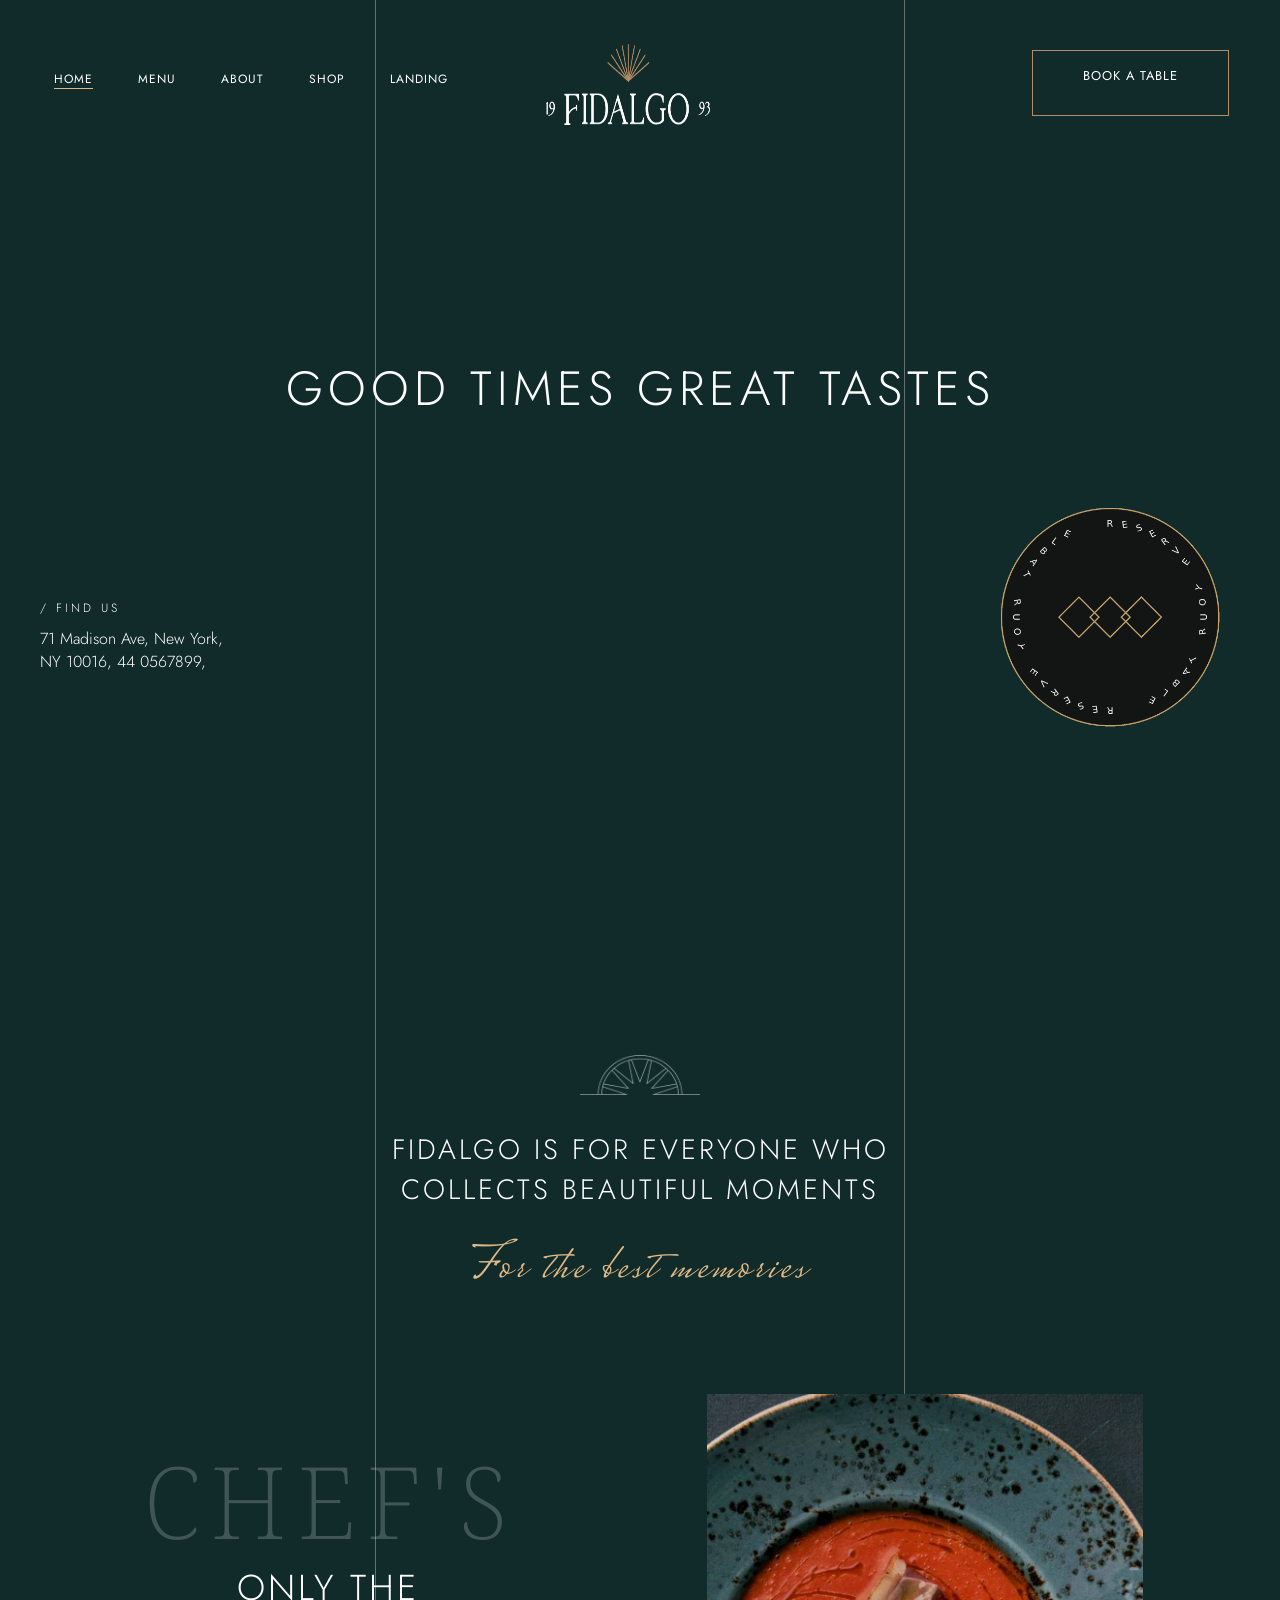
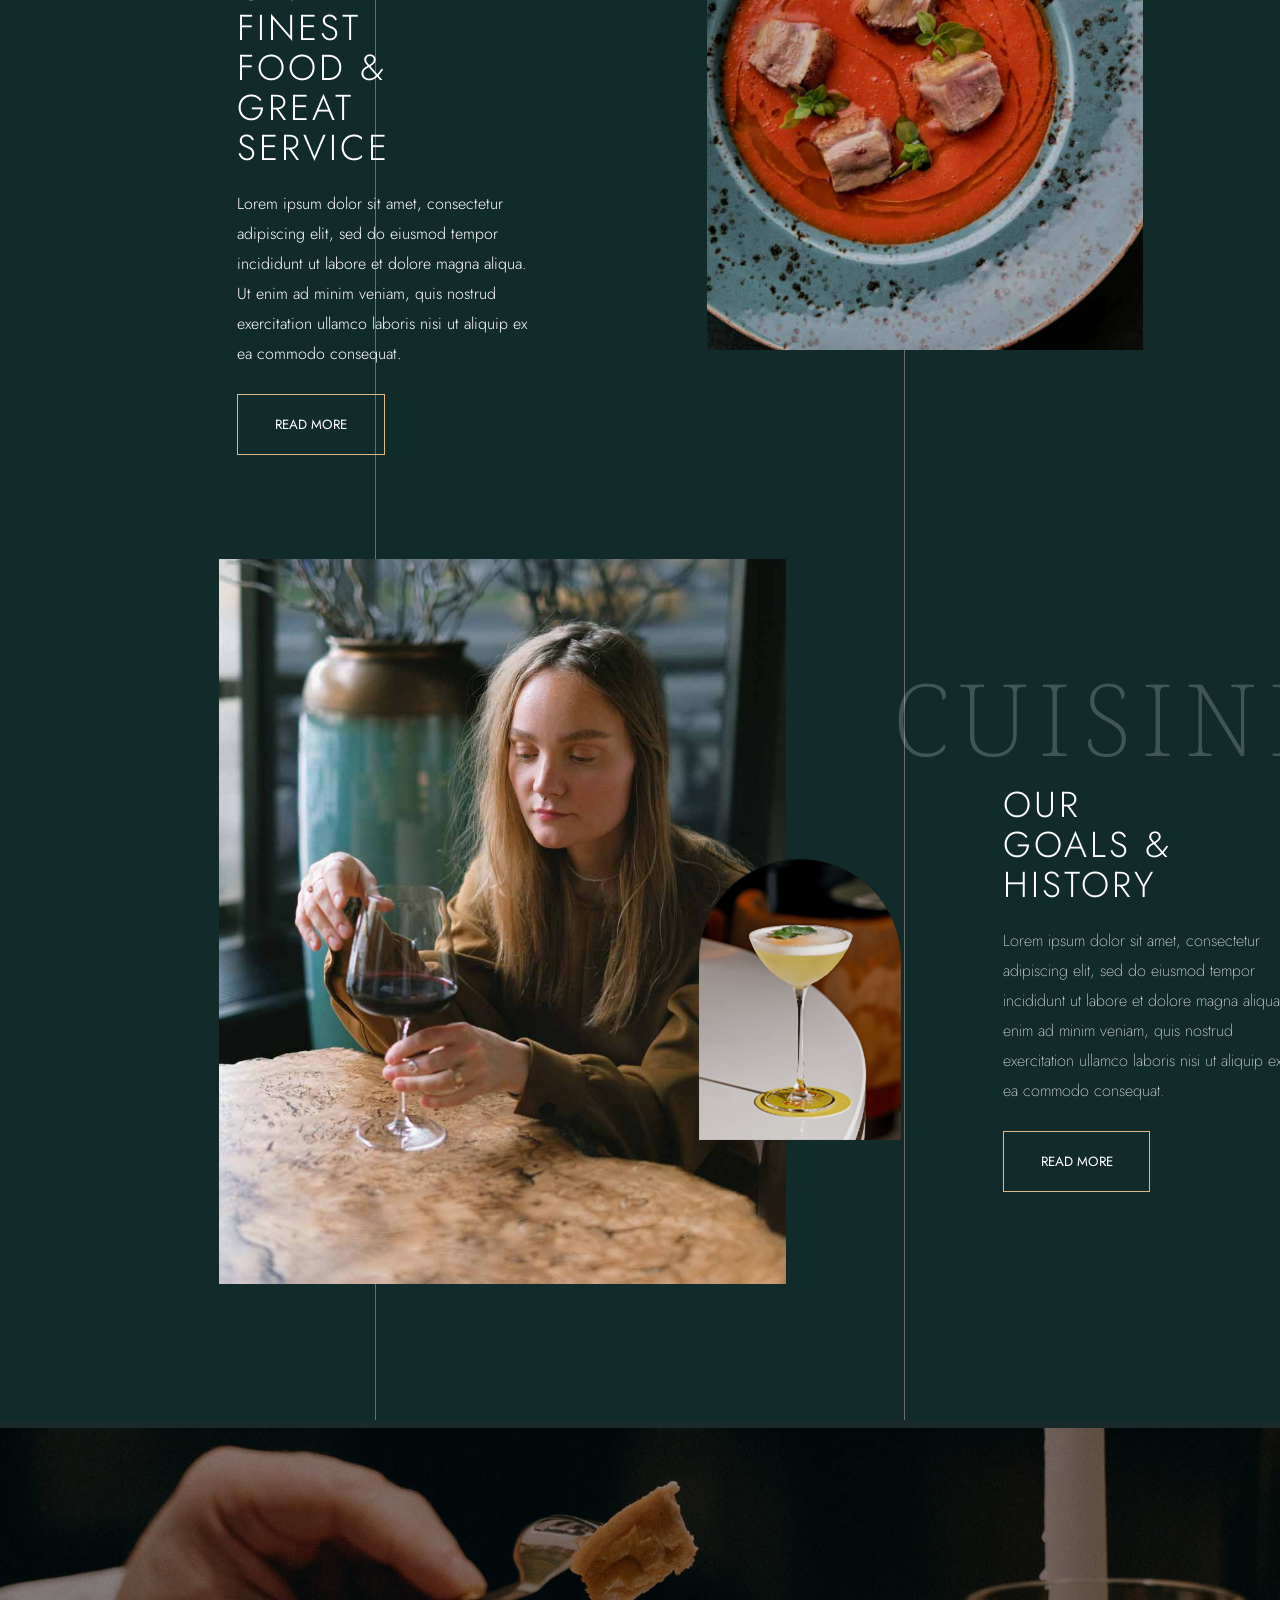
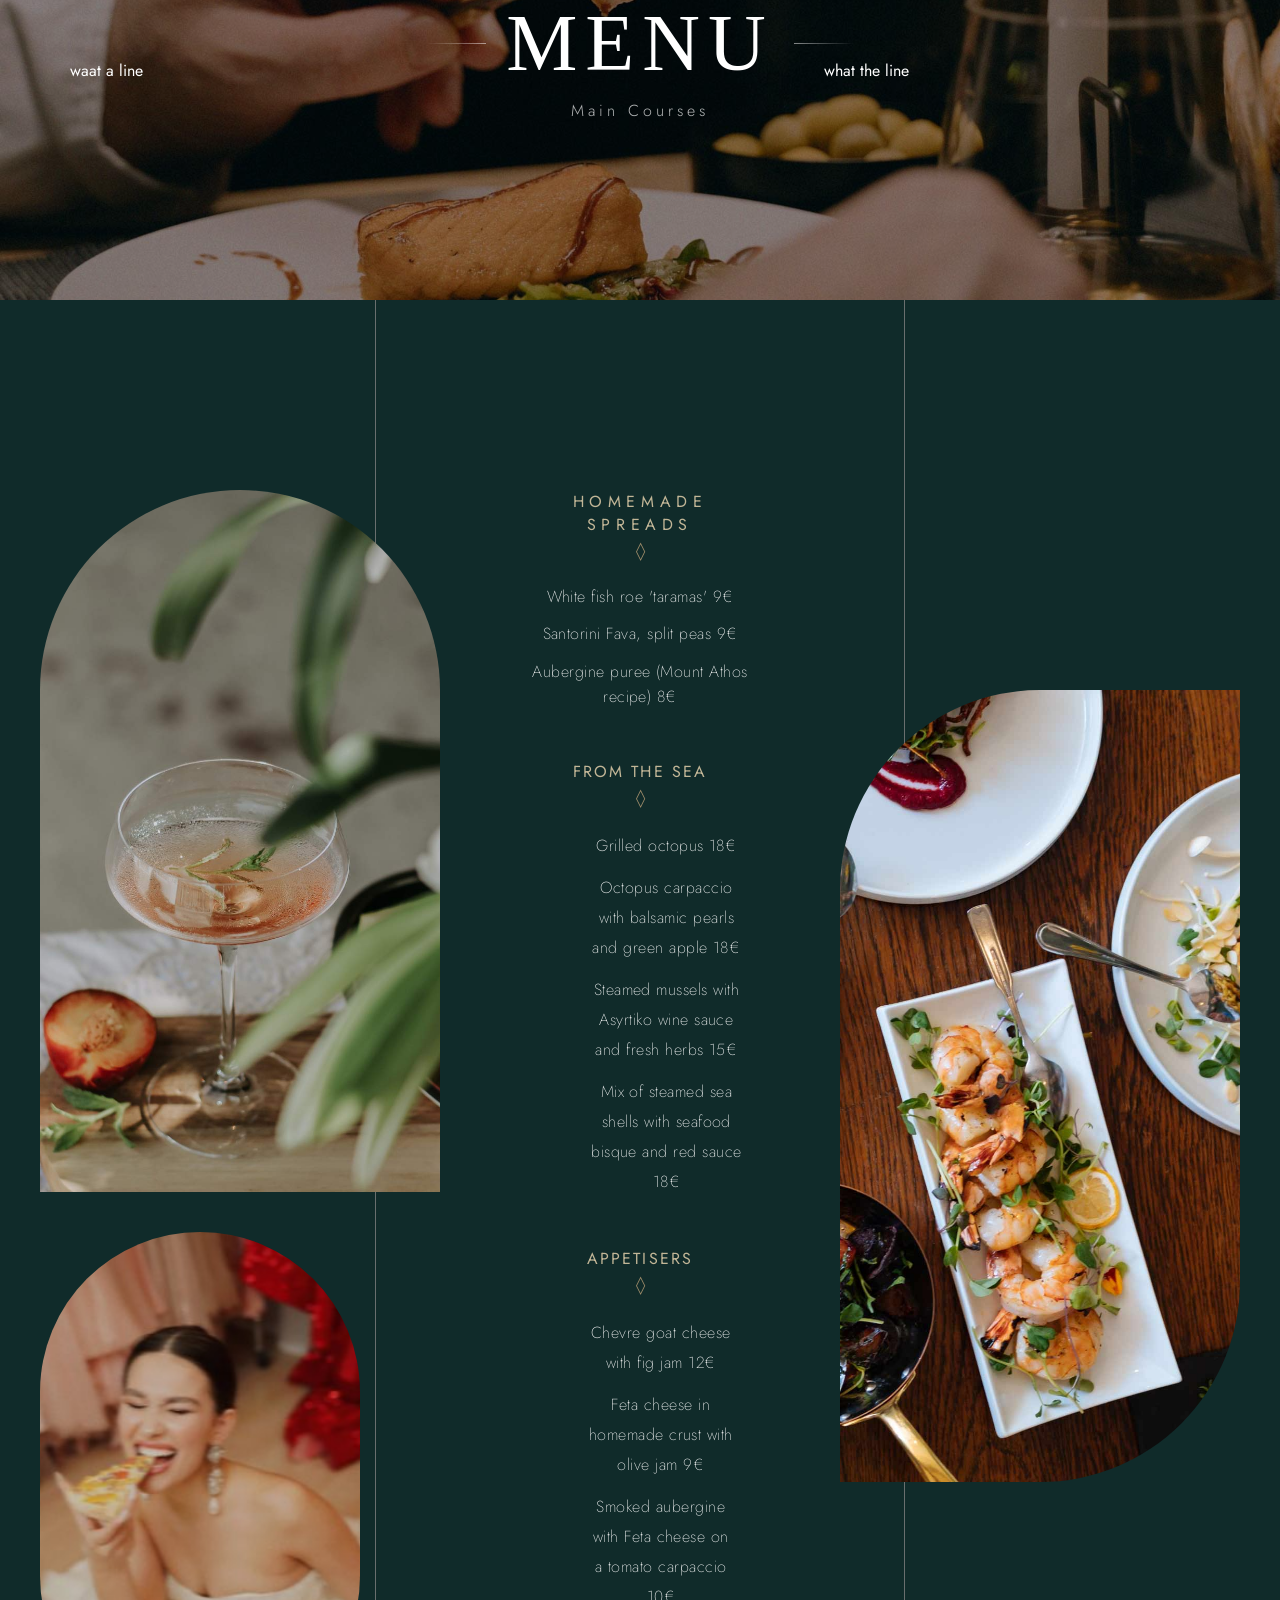
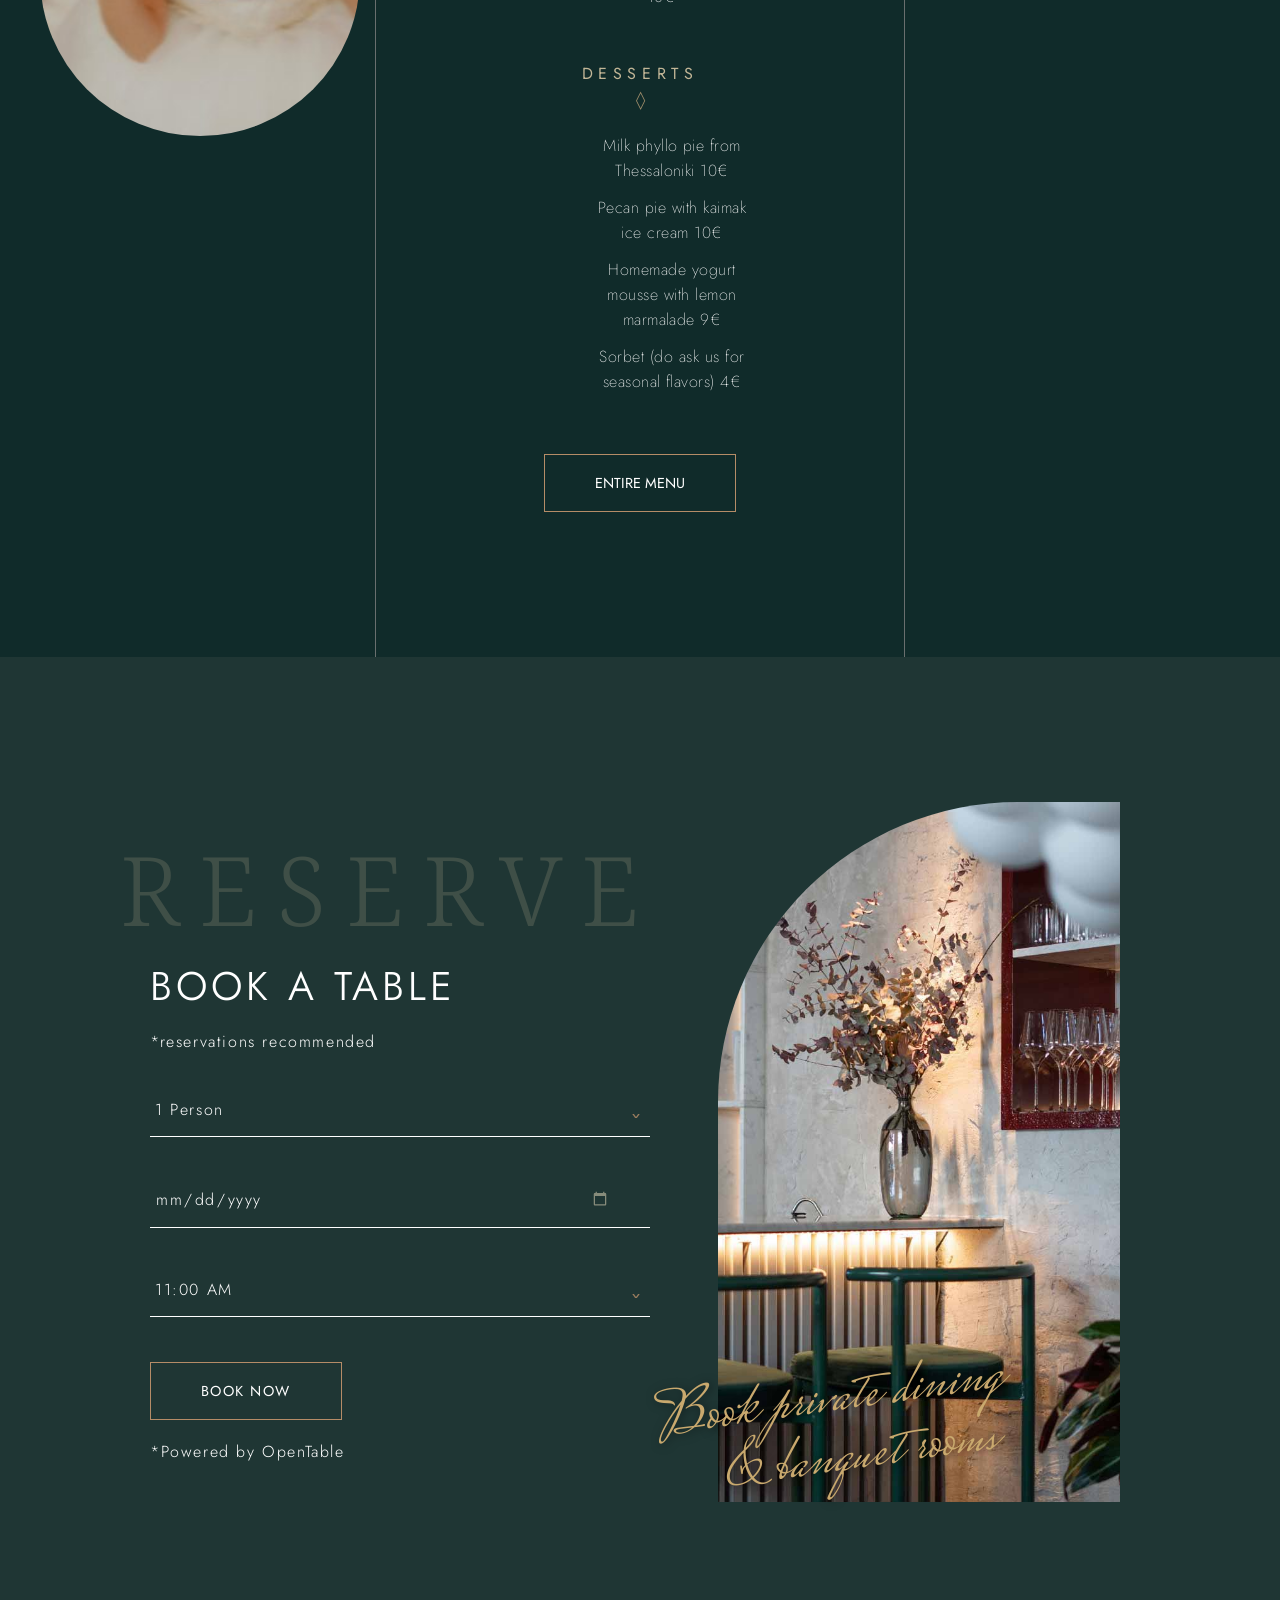
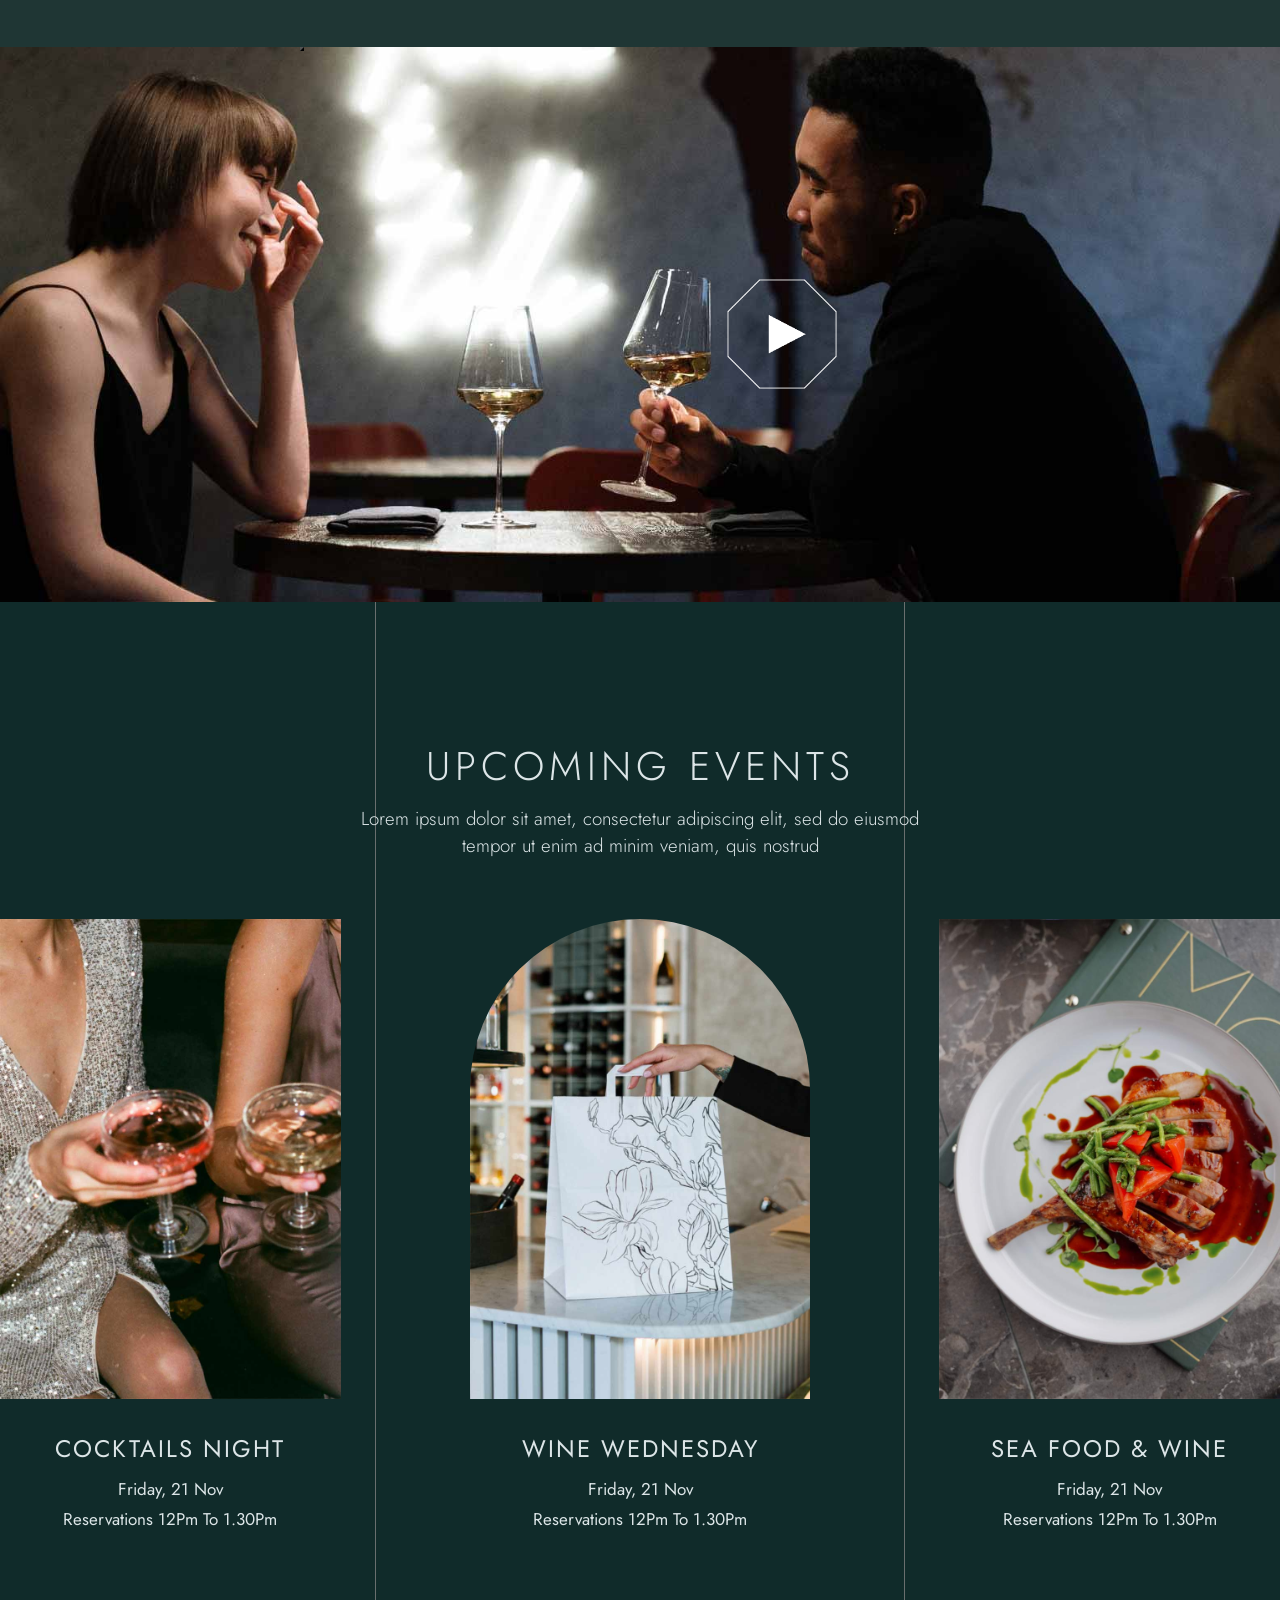
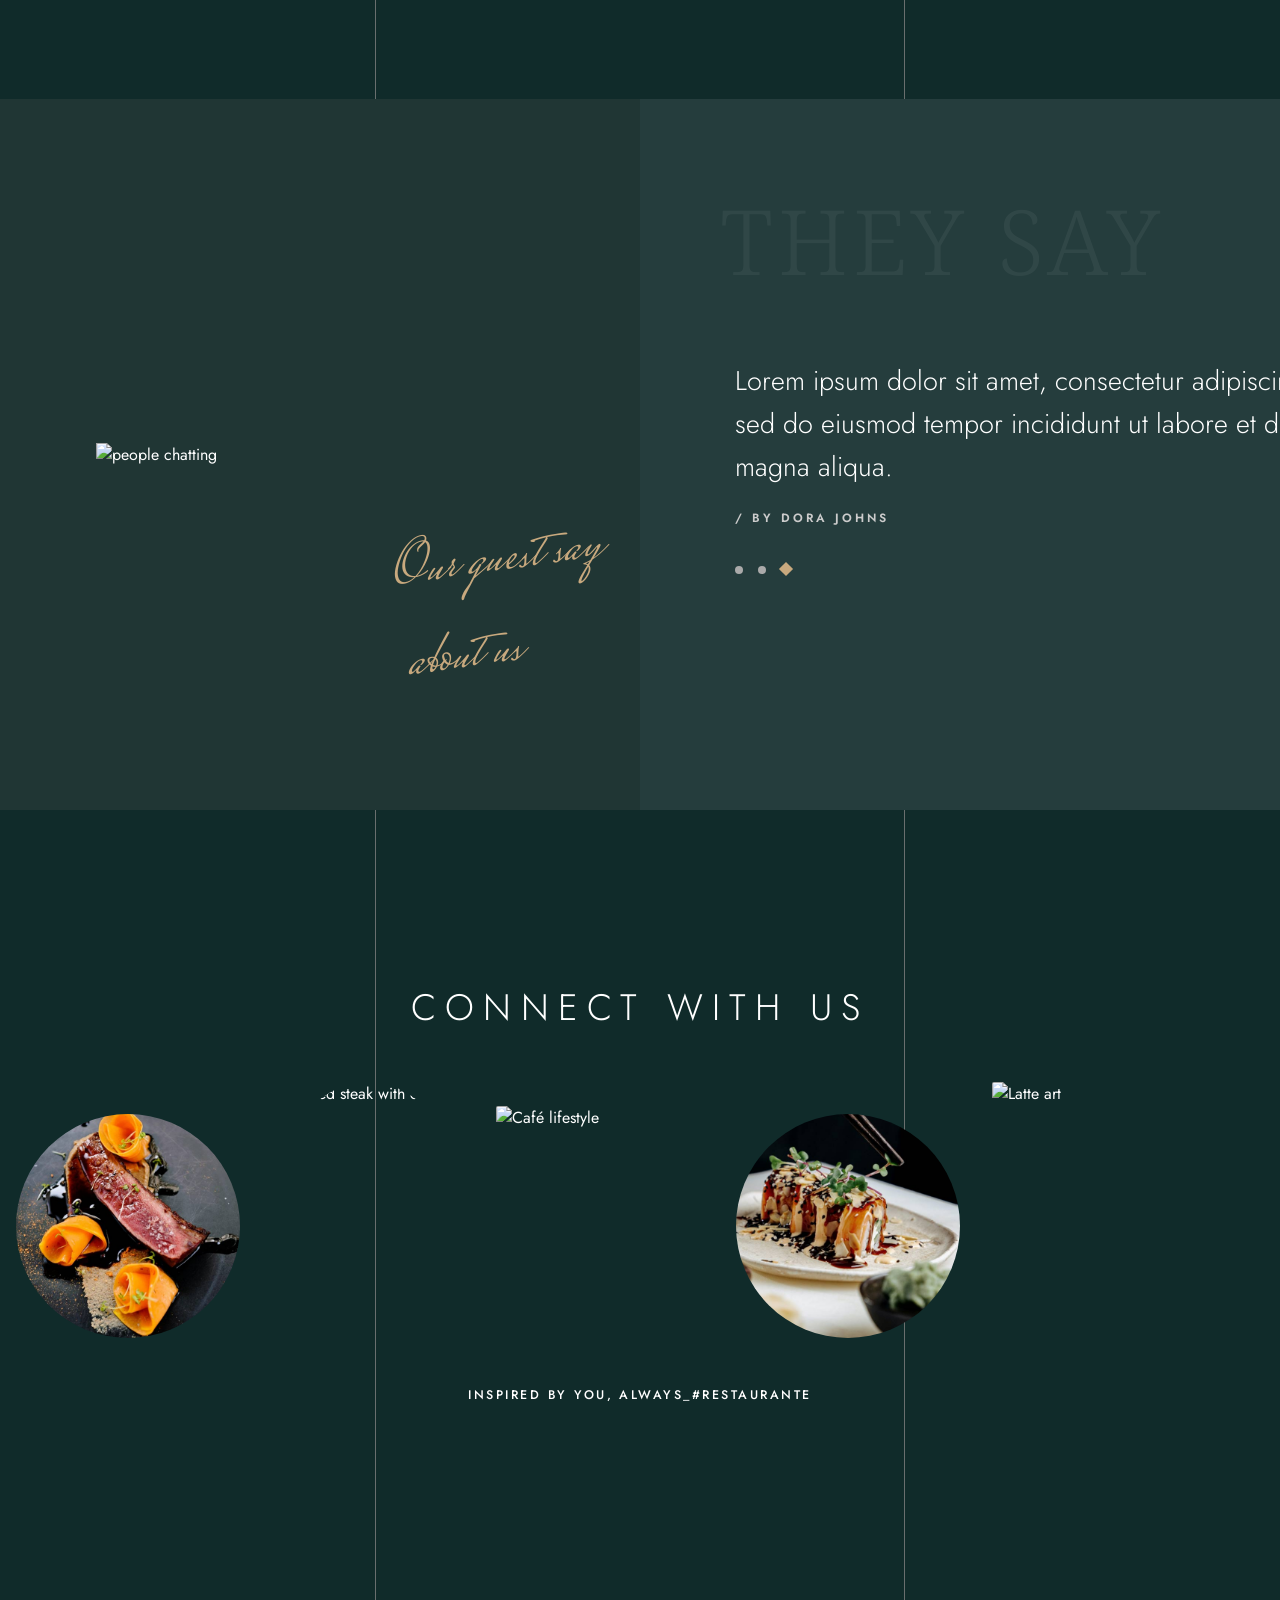
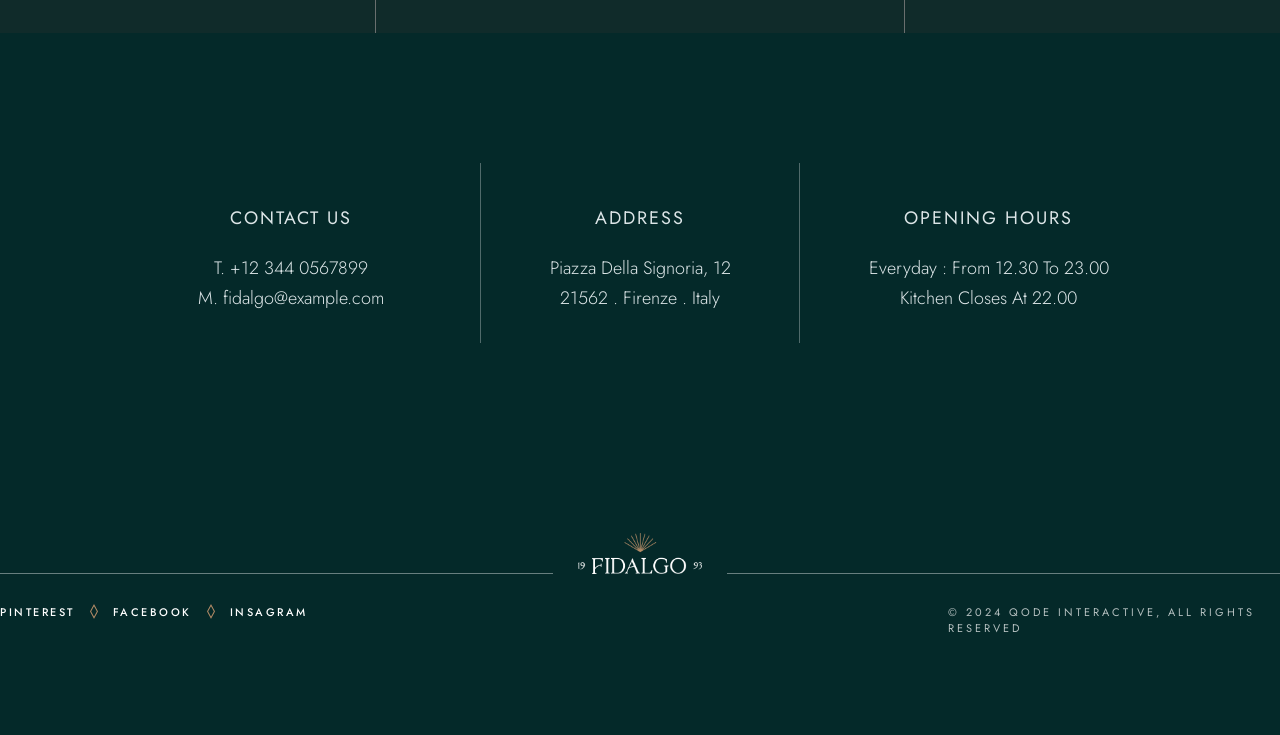
==== index.html @ d6505378 "Add files via upload" ====
<!DOCTYPE html>
<html lang="en">
<head>
    <meta charset="UTF-8">
    <meta name="viewport" content="width=device-width, initial-scale=1.0">
    <title>Home Fidalgo</title>
    <link rel="stylesheet" href="styles.css">
    <link rel="icon" type="image/png" href="landing-icon-footer.png">
    <link href="https://fonts.googleapis.com/css2?family=Jost:wght@100;200;300;400;500;600;700;800;900&display=swap" rel="stylesheet">
    <link href="https://fonts.googleapis.com/css2?family=Allura&display=swap" rel="stylesheet">
    <link href="https://fonts.googleapis.com/css2?family=Alex+Brush&display=swap" rel="stylesheet">
    <link href="https://fonts.googleapis.com/css2?family=Parisienne&display=swap" rel="stylesheet">
   <link href="https://fonts.googleapis.com/css2?family=Allura&display=swap" rel="stylesheet">
   <link href="https://fonts.googleapis.com/css2?family=Noto+Serif:wght@100;200;300;400;500;600;700;800;900&display=swap" rel="stylesheet">
   <link href="https://fonts.googleapis.com/css2?family=Mrs+Saint+Delafield&display=swap" rel="stylesheet">
    
</head>
<body>
    <div class="main-div">

 <div class="line-design">
    </div>

    <section class="heros">

    <video autoplay muted loop playsinline class="heros-video">
        <source src="production_id_4255506-1080p.mp4" type="video/mp4">
    </video>

    
<section class="first-sections">
            <nav>
                <a href="" class="home">HOME</a>
                <a href="page.html">MENU</a>
                <a href="about.html">ABOUT</a>
                <a href="">SHOP</a>
                <a href="">LANDING</a>
            </nav>

            <div class="first-twos">
                <img src="logo-main.png" alt="">
            </div>

            <a href="#" class="entire-menu-btn-up">BOOK A TABLE</a>
        </section>

    <div class="first-four">
    
        <p class="booker">GOOD TIMES GREAT TASTES</p>
        
    </div>
  

<div class="first-five">
    <div class="first-five-a">
        <p class="find">/ FIND US</p>
        <p>71 Madison Ave, New York,</p>
        <p>NY 10016, 44 0567899,</p>
    </div>

    <div class="first-five-b">
        <img src="reserve_table_badge_with_text.png" class="reserve-badge" >
    </div>
</div>

</section>

    </section>
    


<!-- BEGINNING OF SECOND SECTION -->
<section class="second-section">
    <img src="h1-icon-img.png" alt="">   
</section>

<section class="third-section">
<p>FIDALGO IS FOR EVERYONE WHO</p>
    <p>COLLECTS BEAUTIFUL MOMENTS</p>
    <p class="memories">For the best memories</p>
</section> 


<section class="fourth-section">
    <div class="fourth-section-a">
<p class="chef">CHEF'S</p>
<p class="great">ONLY THE FINEST FOOD & GREAT SERVICE</p>
<p class="lorem">Lorem ipsum dolor sit amet, consectetur adipiscing elit, sed do eiusmod tempor incididunt ut labore et dolore magna aliqua. Ut enim ad minim veniam, quis nostrud exercitation ullamco laboris nisi ut aliquip ex ea commodo consequat.</p>
   <button class="read-more">READ MORE</button>
</div>

    <div class="fourth-section-b">
        <img src="h1-img1-202x281.jpg" alt="" class="image-a">
<img src="h1-img9 (1).jpg" alt="" class="image-b">

    </div>
</section>


<section class="fifth-section">


    <div class="fifth-section-b">
        <img src="h1-img10-202x281.png" alt="" class="image-c">
<img src="h1-img7.jpg" alt="" class="image-d">
    </div>

<div class="fifth-section-a">
<p class="chef">CUISINE</p>
<p class="great">OUR GOALS & HISTORY</p>
<p class="lorem">Lorem ipsum dolor sit amet, consectetur adipiscing elit, sed do eiusmod tempor incididunt ut labore et dolore magna aliqua. Ut enim ad minim veniam, quis nostrud exercitation ullamco laboris nisi ut aliquip ex ea commodo consequat.</p>
   <button class="read-more">READ MORE</button>
</div>
</section>

<!-- COMPLEX AREA -->
 <!-- ============================
       FLOATING BUTTONS
  ============================ -->
  <!-- <div class="floating-buttons">
    <button class="floating-btn">
      <i class="fas fa-map-marker-alt"></i>
    </button>
    <button class="floating-btn">
      <i class="fas fa-shopping-cart"></i>
    </button>
  </div> -->

  <!-- ============================
       MENU HERO SECTION
  ============================ -->
  <section class="menu-hero">

    <!-- Navigation -->
    <!-- <nav class="navbar">
      <div class="logo">Chef's Kitchen</div>
      <ul>
        <li><a href="#">Home</a></li>
        <li><a href="#">About</a></li>
        <li><a href="#">Menu</a></li>
        <li><a href="#">Reservations</a></li>
        <li><a href="#">Contact</a></li>
      </ul>
    </nav> -->

    <!-- Main Menu Content -->
    <div class="menu-content">

      <!-- Left - Cocktails -->
      <!-- <div class="side-item">
        <h2>COCKTAILS</h2>
        <span>Special Mix</span>
      </div> -->

      <!-- Left Line -->
      <div class="line">
        <p>waat a line</p>
      </div>

      <!-- Center - Menu -->
      <div class="center-content">
        <h1>MENU</h1>
        <p>Main Courses</p>
      </div>

      <!-- Right Line -->
      <div class="line">
        <p>what the line</p>
      </div>

      <!-- Right - Wine -->
      <!-- <div class="side-item">
        <h2>WINE</h2>
        <span>Best Offers</span>
      </div> -->

    </div>

  </section>
 <!-- COMPLEX END -->

 <!-- SECOND COMPLEX -->
  
  <!-- ============================
       FLOATING BUTTONS
  ============================ -->
  <!-- <div class="floating-buttons">
    <button class="floating-btn">
      <i class="fas fa-map-marker-alt"></i>
    </button>
    <button class="floating-btn">
      <i class="fas fa-shopping-cart"></i>
    </button>
  </div> -->

  <!-- BACK TO TOP -->
  <!-- <button class="back-to-top" onclick="window.scrollTo({top: 0, behavior: 'smooth'})">TOP</button> -->

  <!-- ============================
       MENU SECTION
  ============================ -->
  <section class="menu-section">

    <!-- ============================
         LEFT IMAGES
    ============================ -->
    <div class="left-images">

      <!-- Image 1 - Cocktail (Rounded bottom-right) -->
      <div class="img-wrapper">
        <img src="h1-img6.jpg" alt="Cocktail">
      </div>

      <!-- Image 2 - Woman eating (Circle) -->
      <div class="img-wrapper">
        <img src="h1-img5-320x431.jpg" alt="Enjoying Food">
      </div>

      <!-- Image 3 - Another food (Circle) -->
      <!-- <div class="img-wrapper">
        <img src="https://images.unsplash.com/photo-1567620905732-2d1ec7ab7445?ixlib=rb-4.0.3&auto=format&fit=crop&w=600&q=80" alt="Delicious Food">
      </div> -->

    </div>

    <!-- ============================
         CENTER MENU
    ============================ -->
    <div class="center-menu">

      <!-- HOMEMADE SPREADS -->
      <div class="category">
        <h2 class="category-title">HOMEMADE SPREADS</h2>
        <span class="diamond">◇</span>
        <div class="menu-items">
          <p class="menu-item-text">White fish roe 'taramas' <span class="price">9€</span></p>
          <p class="menu-item-text">Santorini Fava, split peas <span class="price">9€</span></p>
          <p class="menu-item-text">Aubergine puree (Mount Athos recipe) <span class="price">8€</span></p>
        </div>
      </div>

      <!-- FROM THE SEA -->
      <div class="category">
        <h2 class="category-title-b">FROM THE SEA</h2>
        <span class="diamond">◇</span>
        <div class="menu-items-b">
          <p class="menu-item-text-b">Grilled octopus <span class="price">18€</span></p>
          <p class="menu-item-text-b">Octopus carpaccio with balsamic pearls and green apple <span class="price">18€</span></p>
          <p class="menu-item-text-b">Steamed mussels with Asyrtiko wine sauce and fresh herbs <span class="price">15€</span></p>
          <p class="menu-item-text-b">Mix of steamed sea shells with seafood bisque and red sauce <span class="price">18€</span></p>
        </div>
      </div>

      <!-- APPETISERS -->
      <div class="category">
        <h2 class="category-title-c">APPETISERS</h2>
        <span class="diamond">◇</span>
        <div class="menu-items-c">
          <p class="menu-item-text-c">Chevre goat cheese with fig jam <span class="price">12€</span></p>
          <p class="menu-item-text-c">Feta cheese in homemade crust with olive jam <span class="price">9€</span></p>
          <p class="menu-item-text-c">Smoked aubergine with Feta cheese on a tomato carpaccio <span class="price">10€</span></p>
        </div>
      </div>

      <!-- DESSERTS -->
      <div class="category">
        <h2 class="category-title">DESSERTS</h2>
        <span class="diamond">◇</span>
        <div class="menu-items-d">
          <p class="menu-item-text-d">Milk phyllo pie from Thessaloniki <span class="price">10€</span></p>
          <p class="menu-item-text-d">Pecan pie with kaimak ice cream <span class="price">10€</span></p>
          <p class="menu-item-text-d">Homemade yogurt mousse with lemon marmalade <span class="price">9€</span></p>
          <p class="menu-item-text-d">Sorbet (do ask us for seasonal flavors) <span class="price">4€</span></p>
        </div>
      </div>

      <!-- ENTIRE MENU BUTTON -->
      <a href="#" class="entire-menu-btn">ENTIRE MENU</a>

    </div>

    <!-- ============================
         RIGHT IMAGES
    ============================ -->
    <div class="right-images">

      <!-- Image 1 - Food plate (Rounded bottom-left) -->
      <div class="img-wrapper">
        <img src="h1-img4.jpg" alt="Gourmet Dish">
      </div>

      <!-- Image 2 - Seafood plate (Circle) -->
      <!-- <div class="img-wrapper">
        <img src="https://images.unsplash.com/photo-1559339352-11d035aa65de?ixlib=rb-4.0.3&auto=format&fit=crop&w=600&q=80" alt="Seafood Plate">
      </div> -->

    </div>

  </section>

  <!-- SECOND COMPLEX END -->


  

  <!-- THIRD COMPLEX -->
   
  <!-- ============================
       FLOATING BUTTONS
  ============================ -->
  <!-- <div class="floating-buttons">
    <button class="floating-btn">
      <i class="fas fa-map-marker-alt"></i>
    </button>
    <button class="floating-btn">
      <i class="fas fa-shopping-cart"></i>
    </button>
  </div> -->

  <!-- BACK TO TOP
  <button class="back-to-top" onclick="window.scrollTo({top: 0, behavior: 'smooth'})">TOP</button> -->

  <!-- ============================
       RESERVATION SECTION
  ============================ -->
  <section class="reservation-section"> 

    <!-- ============================
         LEFT SIDE - FORM
    ============================ -->
    <div class="reservation-left">

      <!-- RESERVE Title -->
      <h1 class="reserve-title">RESERVE</h1>

      <!-- BOOK A TABLE -->
      <h2 class="book-title">BOOK A TABLE</h2>

      <!-- *reservations recommended -->
      <p class="reservations-note">*reservations recommended</p>

      <!-- Reservation Form -->
      <form class="reservation-form">

        <!-- PERSONS DROPDOWN -->
        <div class="field-wrapper">
          <select name="persons" id="persons">
            <option value="1">1 Person</option>
            <option value="2">2 Persons</option>
            <option value="3">3 Persons</option>
            <option value="4">4 Persons</option>
            <option value="5">5 Persons</option>
            <option value="6">6 Persons</option>
            <option value="7">7 Persons</option>
            <option value="8">8 Persons</option>
            <option value="9">9 Persons</option>
            <option value="10">10 Persons</option>
          </select>
        </div>

        <!-- DATE PICKER -->
        <div class="field-wrapper date-field">
          <input type="date" name="date" id="date">
        </div>

        <!-- TIME DROPDOWN -->
        <div class="field-wrapper">
          <select name="time" id="time">
            <option value="11:00">11:00 AM</option>
            <option value="11:30">11:30 AM</option>
            <option value="12:00">12:00 PM</option>
            <option value="12:30">12:30 PM</option>
            <option value="13:00">1:00 PM</option>
            <option value="13:30">1:30 PM</option>
            <option value="14:00">2:00 PM</option>
            <option value="14:30">2:30 PM</option>
            <option value="15:00">3:00 PM</option>
            <option value="15:30">3:30 PM</option>
            <option value="16:00">4:00 PM</option>
            <option value="16:30">4:30 PM</option>
            <option value="17:00">5:00 PM</option>
            <option value="17:30">5:30 PM</option>
            <option value="18:00">6:00 PM</option>
            <option value="18:30">6:30 PM</option>
            <option value="19:00">7:00 PM</option>
            <option value="19:30">7:30 PM</option>
            <option value="20:00">8:00 PM</option>
            <option value="20:30">8:30 PM</option>
            <option value="21:00">9:00 PM</option>
            <option value="21:30">9:30 PM</option>
            <option value="22:00">10:00 PM</option>
          </select>
        </div>

        <!-- BOOK NOW BUTTON -->
        <button type="submit" class="book-now-btn">BOOK NOW</button>

      </form>

      <!-- *Powered by OpenTable -->
      <p class="powered-by">*Powered by OpenTable</p>

    </div>

    <!-- ============================
         RIGHT SIDE - IMAGE
    ============================ -->
    <div class="reservation-right">

      <!-- Restaurant Interior Image -->
      <div class="reservation-image">
        <img src="h1-img3.jpg" alt="Restaurant Interior">
      </div>

      <!-- Book Private Dining Text -->
       <div class="take-up">
      <a href="#" class="private-dining-text">Book private dining</a>
      <a href="#" class="private-dining-text-b"> & banquet rooms</a>
</div>
    </div>

  </section>


   <!-- THIRD COMPLEX END -->

   <!-- FOURTH COMPLEX -->
 <div class="sixth-section">
        <!-- <a href=""><img src="play_octagon_thin.png" alt=""></a> -->
        <button class="play-button" onclick="openVideo()">
      <div class="play-icon"><img src="play_octagon_thin.png" alt=""></div>
    </button>
  </div>

   <div class="video-overlay" id="videoOverlay" onclick="closeVideo()">
    <!-- Video container - clicking inside does NOT close it -->
    <div class="video-container" onclick="event.stopPropagation()">
      <!-- Close button (X) -->
      <button class="close-button" onclick="closeVideo()">✕</button>
      <!-- The video element -->
      <!-- Replace the src with your own video URL -->
      <video id="myVideo" controls>
        <source src="Top 10 best Restaurants in Naveces, Spain - Restaurant Reviews Worldwide (1080p, h264, youtube).mp4" type="video/mp4" />
        Your browser does not support the video tag.
      </video>
    </div>
  </div>

    <!-- FOURTH COMPLEX END -->


    <!-- FIFTH COMPLEX -->
     <section class="fifth-complex">
    
        <p class="book">UPCOMING EVENTS</p>
        <p>Lorem ipsum dolor sit amet, consectetur adipiscing elit, sed do eiusmod</p>
        <p>tempor ut enim ad minim veniam, quis nostrud</p>
    
  </section>
 

   <section class="fifth-complex-b">
    <div class="fifth-complex-one">
        <p class="celeberate">COCKTAILS NIGHT</p>
        <p>Friday, 21 Nov</p>
        <p>Reservations 12Pm To 1.30Pm</p>
    </div>
    <div class="fifth-complex-two">
             <p class="celeberate">WINE WEDNESDAY</p>
        <p>Friday, 21 Nov</p>
        <p>Reservations 12Pm To 1.30Pm</p> 
    </div>
    <div class="fifth-complex-three">  <p class="celeberate">SEA FOOD & WINE</p>
        <p>Friday, 21 Nov</p>
        <p>Reservations 12Pm To 1.30Pm</p></div>
   </section>
   <!-- FIFTH COMPLEX END -->
    

   <!-- SIXTH COMPLEX  -->
<section class="testimonial">

  <!-- LEFT IMAGE -->
  <div class="left">
    <img src="testimonials-img1.jpg" alt="people chatting">

    <div class="image-text">
      Our guest say about us
    </div>
  </div>

  <!-- RIGHT CONTENT -->
  <div class="right">

    <h1 class="bg-text">THEY SAY</h1>

    <div class="content">
      <p class="quote">
Lorem ipsum dolor sit amet, consectetur adipiscing elit, sed do eiusmod tempor incididunt ut labore et dolore magna aliqua.
      </p>

      <p class="author">/ BY DORA JOHNS</p>

      <div class="dots">
        <span></span>
        <span></span>
        <span class="active"></span>
      </div>
    </div>

  </div>

</section>
    <!-- SIXTH COMPLEX END -->

    <!-- SEVENTH COMPLEX  -->
     
  <section class="gallery-section" id="gallery">
    <h2 class="gallery-heading" id="heading">Connect With Us</h2>

    <div class="marquee-wrapper">
      <div class="marquee-track" id="marqueeTrack">
        <!-- Images injected by JavaScript -->
      </div>
    </div>

    <p class="gallery-tagline" id="tagline">Inspired by you, always_#restaurante</p>
  </section>


     <!-- SEVENTH COMPLEX ENS -->
    

     
<footer>
       <!-- BEGINNING OF TENTH SECTION -->
        <section class="tenth-section">
            <div class="tenth-one">
                <p class="contact">CONTACT US</p>
                <p>T. +12 344 0567899</p>
                <p>M. fidalgo@example.com</p>
            </div>
            <div class="tenth-two">
                 <p class="contact">ADDRESS</p>
                <p>Piazza Della Signoria, 12</p>
                <p>21562 . Firenze . Italy</p> 
            </div>
            <div class="tenth-three">
                   <p class="contact">OPENING HOURS</p>
                <p>Everyday : From 12.30 To 23.00</p>
                <p>Kitchen Closes At 22.00</p>  
            </div>
        </section>
        <!-- ENDING OF TENTH SECTION -->

        <!-- BEGINNING OF ELEVENTH SECTION -->
         <section class="eleventh-section">
            <div class="eleventh-one"></div>
            <div class="eleventh-two">
                <img src="logo-main.png" alt="">
            </div>
            <div class="eleventh-three"></div>
         </section>
         <!-- ENDING OF ELEVENTH SECTION -->

         <!-- BEGINING OF TWELVETH SECTION -->
          <section class="twelveth-section">
            <div class="twelveth-section-one">
            <div class="twelveth-one"><p>PINTEREST</p></div>
            <div class="twelveth-two"><img src="landing-icon-footer.png" alt=""></div>
           <div class="twelvth-three"><p>FACEBOOK</p></div>
           <div class="twelvth-four"><img src="landing-icon-footer.png" alt=""></div>
           <div class="twelvth-five"><p>INSAGRAM</p></div>
</div>
<div class="twelveth-section-two">
    <p>© 2024 QODE INTERACTIVE, ALL RIGHTS RESERVED</p>
</div>
          </section>
          <!-- ENDING OF TWELVETH SECTION -->
    </footer>

   
 </div>
 <script src="main.js"></script>
</body>
</html>
---- styles.css ----
*{margin: 0;
    padding: 0;
    box-sizing: border-box;
color: white;
  font-family: 'Jost', sans-serif;

}
body{
    background-color: rgb(16,43,42);
    overflow-x: hidden;

}

.line-design{
    /* width: 600px; */
    /* height: 50vh; */
    /* background-color: yellow; */
     position: absolute;
  z-index: -1;
  width:530px;
  min-height: 1205rem;
  /* background:#ddd; */
  /* position:absolute; */
  /* top:50%; */
  left:50%;
  transform:translate(-50%, -50%);
  border: 1px solid gray;
  border-bottom: none;
  opacity: 0.8;

}

.main-div{
    width: 100%;
max-width: 1600px;
min-height: 100vh;
}

.heros{
    position: relative;
    height: 100vh;
    overflow: hidden;
    margin-top: 20px;
    margin-left: 20px;
    margin-right: 20px;
}

.heros-video{
    position: absolute;
    top: 0;
    left: 0;
    width: 100%;
    height: 100%;
    object-fit: cover;
    z-index: -1;
    /* opacity: 0.8; */
}

/* .hero-content{
    position: relative;
    color: white;
    text-align: center;
    top: 50%;
    transform: translateY(-50%);
} */

.first-sections{
      /* margin: 0 auto; */
  padding: 30px;
     padding-top: 30px;
     padding-right: 11px;
  padding-left: 14px;
    margin: 20px;
    /* max-width: 400%; */
    /* height: 80vh; */
    display: flex;
    justify-content: space-between;
    /* background-position: center; */

}


nav{
    display: flex;
    gap: 45px;
}

nav a{
    font-size: 12px;
    color: white;
    text-decoration:  none;
    letter-spacing: 1px;
}

nav a.home{
text-decoration: underline;
text-decoration-color: burlywood;
text-underline-offset: 5px;
}
.first-twos{
    margin-top: -26px;
    display: flex;
    justify-content: center;
    height: 8vh;
width: 20%;
margin-left: -14rem;
 /* background-color: yellow; */
}

.first-twos img{
    width: 70%;
    min-height: 9vh;
}
    .entire-menu-btn-up {
      display: inline-block;
      margin-top: -20px;
      letter-spacing: 1px;
      padding: 15px 50px;
      border: 1px solid rgb(181,140,103);
      background: transparent;
      color:white ;
      font-family: 'Jost', sans-serif;
      font-size: 0.8rem;
      font-weight: 400;
      /* letter-spacing: 0.5em; */
      text-transform: uppercase;
      cursor: pointer;
      transition: all 0.3s ease;
      text-decoration: none;
      font-family: 'Jost', sans-serif;

    }

.first-four{
    display: flex;
    justify-content: center;
    font-weight: 300;
    /* background-color: yellow; */
    font-size: 48px;
    letter-spacing: 5px;
    margin-top: 13rem;
}


.first-five {
    display: flex;
    justify-content: space-between;
    margin-top: 4rem;
    padding-left: 20px;
    padding-right: 20px;
}
.first-five-a{
    /* font-size: 10px; */
    margin-top: 7rem;
    /* position: absolute; */
}

.first-five-a {
    /* font-size: 14px; */
    font-weight: 300;
}

.first-five-a .find{
    font-size: 12px;
    font-weight: 300;
    letter-spacing: 3px;
    padding-bottom: 10px;
}
.first-five img{
    width:260px;
    height: 260px;
}

.reserve-badge{
  /* width:200px; */
  /* position:fixed; */
  /* bottom:40px; */
  /* right:40px; */
  animation: spin 12s linear infinite;
}

@keyframes spin{
  from{transform:rotate(0deg);}
  to{transform:rotate(360deg);}
}


.second-section{
    display: flex;
    justify-content: center;
    margin-top: 135px;
}
.second-section img{
    width:  120px;
    height: 40px;
}


.third-section{
    display: flex;
    flex-direction: column;
    justify-content: center;
    align-items: center;
    margin-top: 35px;
    line-height: 40px;
}

.third-section p{
    font-size: 28px;
    font-weight: 300;
    letter-spacing: 3px;
}

.third-section .memories{
    font-size: 50px;
    margin-top: 40px;
    /* font-style: italic; */
  font-family: 'Mrs Saint Delafield', cursive;

    color: burlywood;
}


.fourth-section{
    display: flex;
    padding-left: 9rem;
    margin-top:6.5rem;
    /* justify-content: center; */
    /* gap: 100px; */
    /* margin-left: 20rem; */
}

.fourth-section-a{
    width:20%;
    margin-top: 38px;
}

.fourth-section-a .chef{
  font-size: 100px;
  font-weight: 4;
  font-family: 'Noto Serif', serif;
  font-weight: 200;
  letter-spacing: 10px;
  opacity: 0.2;
  /* padding-top: 40px; */

}


.fourth-section-a .great{
   font-size: 36px;
   /* letter-spacing: 2px; */
   font-weight: 300;
   letter-spacing: 3px;
   line-height: 40px;
   /* padding-left: 105px; */
   margin-left: 93px;
   /* background-color: yellow; */
   width:90% ;
}
.fourth-section-a .lorem{
   font-weight: 300;
   margin-top: 21px;
   line-height: 30px;
   /* padding-left: 70px; */
   margin-left: 93px;
   /* background-color: green; */
   width:298px ;

}

.fourth-section-a .read-more{
    background: none;
  height: 6.8vh;
    width: 65%;
    border: 1px solid burlywood;
    cursor: pointer;
    margin-top: 25px;
    margin-left: 93px;
}
.fourth-section-b{
    margin-left: 21rem;
}

.fourth-section-b .image-a{
   /* display: flex; */
   position: absolute;
   margin-top: 230px;
   margin-left: -115px;
   /* background-color: blue; */
}

.fourth-section-b .image-b{
     /* flex-shrink: 0; */
     width: 76%;

}
.image-b {
     flex-shrink: 0; 
    
}
.image-b img{
    /* width: 100%; */
    height: auto;

}



.fifth-section{
    display: flex;
    padding-left: 9rem;
    margin-top:6.5rem;
    /* justify-content: center; */
    /* gap: 100px; */
    /* margin-left: 20rem; */
}

.fifth-section-a{
    width:20%;
    margin-top: 90px;

}

.fifth-section-a .chef{
  font-size: 100px;
  font-weight: 4;
  font-family: 'Noto Serif', serif;
  font-weight: 200;
  letter-spacing: 10px;
  opacity: 0.2;
  margin-left: -10rem;
  /* padding-top: 40px; */

}



.fifth-section-a .great{
   font-size: 36px;
   /* letter-spacing: 2px; */
   font-weight: 300;
   letter-spacing: 3px;
   line-height: 40px;
   /* padding-left: 105px; */
   margin-left: -50px;
   /* background-color: yellow; */
   width:90% ;
}
.fifth-section-a .lorem{
   font-weight: 200;
   margin-top: 21px;
   line-height: 30px;
   /* padding-left: 70px; */
      margin-left: -50px;
   /* background-color: green; */
   width:298px ;

}

.fifth-section-a .read-more{
    background: none;
  height: 6.8vh;
    width: 65%;
    border: 1px solid burlywood;
    cursor: pointer;
    margin-top: 25px;
      margin-left: -50px;

}
.fifth-section-b{
    margin-left: 4.7rem;
}

.fifth-section-b .image-c{
   /* display: flex; */
   position: absolute;
   margin-top: 300px;
   margin-left: 30rem;
   /* background-color: blue; */
}

.fifth-section-b .image-d{
     /* flex-shrink: 0; */
     width: 68%;

}
.image-d {
     flex-shrink: 0; 
    
}
.image-d img{
    /* width: 100%; */
    height: auto;

}


/* COMPLEX AREA */
 /* ============================ */ 
    .menu-hero {
      position: relative;
      width: 100%;
      height: 480px;
      /* Free food image from Unsplash */
      background: url('h1-img2.jpg') center/cover no-repeat;
      display: flex;
      align-items: center;
      justify-content: center;
      overflow: hidden;
      margin-top: 130px;
    }

    /* Dark Overlay */
    .menu-hero::before {
      content: '';
      position: absolute;
      top: 0;
      left: 0;
      width: 100%;
      height: 100%;
      background: rgba(0, 0, 0, 0.45);
      z-index: 1;
    }

    /* Top & Bottom dark borders */
    .menu-hero::after {
      content: '';
      position: absolute;
      top: 0;
      left: 0;
      width: 100%;
      height: 100%;
      border-top: 8px solid #1a2a2a;
      border-bottom: 8px solid #1a2a2a;
      z-index: 2;
    }

    /* ============================
       MENU CONTENT LAYOUT
    ============================ */
    .menu-content {
      position: relative;
      z-index: 3;
      display: flex;
      align-items: center;
      justify-content: center;
      width: 100%;
      max-width: 1400px;
      padding: 0 40px;
    }

    /* ============================
       SIDE ITEMS (COCKTAILS & WINE)
    ============================ */
    .side-item {
      display: flex;
      flex-direction: column;
      align-items: center;
      gap: 8px;
      cursor: pointer;
      transition: opacity 0.3s ease;
    }

    .side-item:hover {
      opacity: 0.7;
    }

    .side-item h2 {
      font-family: 'Playfair Display', serif;
      color: white;
      font-size: 2.8rem;
      font-weight: 400;
      letter-spacing: 0.25em;
      text-transform: uppercase;
    }

    /* .side-item span {
      font-family: 'Jost', sans-serif;
      color: rgba(255, 255, 255, 0.6);
      font-size: 0.85rem;
      font-weight: 300;
      letter-spacing: 0.15em;
    } */

    /* ============================
       DECORATIVE LINES
    ============================ */
    .line {
      flex: 1;
      height: 1px;
    
      margin: 0 30px;
      max-width: 8000px;
    }

    /* ============================
       CENTER CONTENT (MENU)
    ============================ */
    .center-content {
      text-align: center;
      padding: 0 20px;
    }

    .center-content h1 {
      font-family: 'Playfair Display', serif;
      color: white;
      font-size: 5rem;
      font-weight: 400;
      letter-spacing: 0.10em;
      text-transform: uppercase;
      position: relative;
    }

    /* Decorative lines around MENU text */
    .center-content h1::before,
    .center-content h1::after {
      content: '';
      position: absolute;
      top: 50%;
      width: 60px;
      height: 1px;
      background: rgba(255, 255, 255, 0.5);
    }

    .center-content h1::before {
      left: -80px;
      background: linear-gradient(to left, rgba(255, 255, 255, 0.5), transparent);
    }

    .center-content h1::after {
      right: -80px;
      background: linear-gradient(to right, rgba(255, 255, 255, 0.5), transparent);
    }

    .center-content p {
      font-family: 'Jost', sans-serif;
      color: rgba(255, 255, 255, 0.7);
      font-size: 1rem;
      font-weight: 300;
      letter-spacing: 0.25em;
      margin-top: 10px;
    }

/* COMPLEX END */

/* SECOND COMPLEX */

    /* ============================
       FLOATING BUTTONS
    ============================ */
    .floating-buttons {
      position: fixed;
      top: 20px;
      right: 20px;
      display: flex;
      flex-direction: column;
      gap: 10px;
      z-index: 100;
    }

    .floating-btn {
      width: 50px;
      height: 50px;
      border-radius: 50%;
      background: #e91e63;
      color: white;
      border: none;
      font-size: 1.2rem;
      cursor: pointer;
      display: flex;
      align-items: center;
      justify-content: center;
      box-shadow: 0 4px 15px rgba(233, 30, 99, 0.4);
      transition: transform 0.3s ease;
    }

    .floating-btn:hover {
      transform: scale(1.1);
    }

    /* ============================
       BACK TO TOP BUTTON
    ============================ */
    /* .back-to-top {
      position: fixed;
      bottom: 30px;
      right: 30px;
      padding: 10px 18px;
      border: 1px solid rgba(194, 182, 151, 0.5);
      background: transparent;
      color: #c2b697;
      font-family: 'Jost', sans-serif;
      font-size: 0.8rem;
      font-weight: 400;
      letter-spacing: 0.15em;
      cursor: pointer;
      z-index: 100;
      transition: all 0.3s ease;
    }

    .back-to-top:hover {
      background: rgba(194, 182, 151, 0.1);
    } */

    /* ============================
       MENU SECTION
    ============================ */
    .menu-section {
      display: flex;
      max-width: 1500px;
      margin: 0 auto;
      padding: 60px 40px;
      gap: 20px;
      min-height: 100vh;
      font-family: 'Jost', sans-serif;
      margin-top: 130px;

    }

    /* ============================
       LEFT IMAGES COLUMN
    ============================ */
    .left-images {
      flex: 0 0 25%;
      display: flex;
      flex-direction: column;
      gap: 40px;
      padding-top: 0;
    }

    .left-images .img-wrapper {
      width: 115%;
      max-width: 400px;
      height:78vh;
      aspect-ratio: 3/4;
      overflow: hidden;
      /* border-radius: 0 0 200px 0; */
      border-top-right-radius: 200px;
      border-top-left-radius: 200px;
    }

    .left-images .img-wrapper:nth-child(2) {
      /* border-radius: 50%; */
      aspect-ratio: 1/1;
      max-width: 320px;
      height:56vh;
       border-top-right-radius: 200px;
      border-top-left-radius: 200px;
       border-bottom-right-radius: 200px;
      border-bottom-left-radius: 200px;

    }

    .left-images .img-wrapper:nth-child(3) {
      border-radius: 50%;
      aspect-ratio: 1/1;
      max-width: 300px;
    }

    .left-images .img-wrapper img {
      width: 100%;
      height: 100%;
      object-fit: cover;
      transition: transform 0.5s ease;
    }

    .left-images .img-wrapper:hover img {
      transform: scale(1.05);
    }

    /* ============================
       CENTER MENU CONTENT
    ============================ */
    .center-menu {
      flex: 1;
      display: flex;
      flex-direction: column;
      align-items: center;
      padding: 0 40px;
      font-family: 'Jost', sans-serif;
      /* margin-top: 200px; */

    }

    /* Category Block */
    .category {
      text-align: center;
      margin-bottom: 50px;
      width:80%;
      max-width: 600px;
    }

    .category-title {
      font-family: 'Jost', sans-serif;
      color: white;
      font-size: 1rem;
      font-weight: 400;
      letter-spacing: 0.35em;
      text-transform: uppercase;
      color: #c2b697;
      margin-bottom: 5px;
    }

    .category-title-b {
      font-family: 'Jost', sans-serif;
      color: white;
      font-size: 1rem;
      font-weight: 400;
      letter-spacing: 0.13em;
      text-transform: uppercase;
      color: #c2b697;
      margin-bottom: 5px;
      /* background-color: yellow; */
    }

    .category-title-c {
      font-family: 'Jost', sans-serif;
      color: white;
      font-size: 1rem;
      font-weight: 400;
      letter-spacing: 0.13em;
      text-transform: uppercase;
      color: #c2b697;
      margin-bottom: 5px;
      /* background-color: yellow; */
    }

    /* Diamond Decoration */
    .diamond {
      color: #c2b697;

      font-size: 12px;
       transform: scale(1, 2); /* Stretches horizontally by 200% */
      /* transform: rotate(80deg); */
      margin-bottom: 25px;
      display: block;
      opacity: 0.7;
      color: burlywood;
    }

    /* Menu Items */
    .menu-items {
      display: flex;
      flex-direction: column;
      gap: 12px;
      font-family: 'Jost', sans-serif;

    }

    .menu-items-b {
      display: flex;
      flex-direction: column;
      gap: 12px;
      font-family: 'Jost', sans-serif;
      /* background-color: yellow; */
      width: 70%;
      margin-left: 60px;

    }

    .menu-items-c {
      display: flex;
      flex-direction: column;
      gap: 12px;
      font-family: 'Jost', sans-serif;
      /* background-color: yellow; */
      width: 65%;
      margin-left: 60px;

    }

    .menu-items-d {
      display: flex;
      flex-direction: column;
      gap: 12px;
      font-family: 'Jost', sans-serif;
      /* background-color: yellow; */
      width: 75%;
      margin-left: 60px;

    }
       .menu-item-text-d {
      font-family: 'Cormorant Garamond', serif;
      font-size: 16px;
      font-weight: 200;
      color: rgba(194, 182, 151, 0.75);
      color: white;

      line-height: 25px;
      letter-spacing: 0.03em;
      font-family: 'Jost', sans-serif;

    }

    .menu-item-text {
      font-family: 'Cormorant Garamond', serif;
      font-size: 16px;
      font-weight: 200;
      color: rgba(194, 182, 151, 0.75);
      color: white;

      line-height: 1.6;
      letter-spacing: 0.03em;
      font-family: 'Jost', sans-serif;

    }

    .menu-item-text-b {
      font-family: 'Cormorant Garamond', serif;
      font-size: 16px;
      font-weight: 200;
      color: rgba(194, 182, 151, 0.75);
      color: white;

      line-height: 30px;
      letter-spacing: 0.03em;
      font-family: 'Jost', sans-serif;

    }

    .menu-item-text-c {
      font-family: 'Cormorant Garamond', serif;
      font-size: 16px;
      font-weight: 200;
      color: rgba(194, 182, 151, 0.75);
      color: white;

      line-height: 30px;
      letter-spacing: 0.03em;
      font-family: 'Jost', sans-serif;

    }

    .menu-item-text .price {
      color: #c2b697;
      color: white;
      font-weight: 200;
      font-family: 'Jost', sans-serif;

    }

    /* ============================
       ENTIRE MENU BUTTON
    ============================ */
    .entire-menu-btn {
      display: inline-block;
      margin-top: 10px;
      padding: 18px 50px;
      border: 1px solid rgb(181,140,103);
      background: transparent;
      color:white ;
      font-family: 'Jost', sans-serif;
      font-size: 0.9rem;
      font-weight: 400;
      /* letter-spacing: 0.5em; */
      text-transform: uppercase;
      cursor: pointer;
      transition: all 0.3s ease;
      text-decoration: none;
      font-family: 'Jost', sans-serif;

    }

    .entire-menu-btn:hover {
      background: rgba(194, 182, 151, 0.1);
      border-color: rgb(181,140,103);
    }

    /* ============================
       RIGHT IMAGES COLUMN
    ============================ */
    .right-images {
      flex: 0 0 25%;
      display: flex;
      flex-direction: column;
      align-items: flex-end;
      gap: 40px;
      padding-top: 200px;
    }

    .right-images .img-wrapper {
      width: 100%;
      max-width: 400px;
      height: 88vh;
      aspect-ratio: 3/4;
      overflow: hidden;
      /* border-radius: 0 0 0 200px; */
      border-top-left-radius: 200px;
      border-bottom-right-radius: 200px;
    }

    .right-images .img-wrapper:nth-child(2) {
      border-radius: 50%;
      aspect-ratio: 1/1;
      max-width: 350px;
    }

    .right-images .img-wrapper img {
      width: 100%;
      height: 100%;
      object-fit: cover;
      transition: transform 0.5s ease;
    }

    .right-images .img-wrapper:hover img {
      transform: scale(1.05);
    }

    /* ============================
       RESPONSIVE DESIGN
    ============================ */
    @media (max-width: 1200px) {
      .menu-section {
        padding: 40px 20px;
      }

      .left-images,
      .right-images {
        flex: 0 0 20%;
      }

      .left-images .img-wrapper {
        max-width: 300px;
      }

      .right-images .img-wrapper {
        max-width: 300px;
      }
    }

    @media (max-width: 992px) {
      .menu-section {
        flex-direction: column;
        align-items: center;
      }

      .left-images {
        flex-direction: row;
        justify-content: center;
        flex-wrap: wrap;
        order: 1;
      }

      .center-menu {
        order: 2;
        padding: 40px 20px;
      }

      .right-images {
        flex-direction: row;
        justify-content: center;
        flex-wrap: wrap;
        padding-top: 0;
        order: 3;
      }

      .left-images .img-wrapper,
      .right-images .img-wrapper {
        max-width: 250px;
      }
    }

    @media (max-width: 768px) {
      .left-images .img-wrapper,
      .right-images .img-wrapper {
        max-width: 200px;
      }

      .category-title {
        font-size: 0.9rem;
      }

      .menu-item-text {
        font-size: 1rem;
      }
    }

    @media (max-width: 480px) {
      .left-images,
      .right-images {
        display: none;
      }

      .center-menu {
        padding: 20px 15px;
      }

      .entire-menu-btn {
        padding: 15px 35px;
        font-size: 0.8rem;
      }
    }

/* SECOND COMPLEX END */

/* THIRD COMPLEX */

    /* ============================
       RESERVATION SECTION
    ============================ */
    .reservation-section {
      display: flex;
      max-width: 1600px;
      margin: 0 auto;
      padding: 80px 60px;
      gap: 60px;
      min-height: 100vh;
      align-items: center;
      padding-left: 120px;
      background-color:rgb(31,54,52);
      margin-top: 85px;
      padding-top: 145px;
      padding-bottom: 145px;
    }

    /* ============================
       LEFT SIDE - FORM
    ============================ */
    .reservation-left {
      flex: 1;
      max-width: 600px;
    }

    /* RESERVE - Large thin heading */
    .reserve-title {
      font-family: 'Noto Serif', serif;
      font-size: 6rem;
      font-weight: 300;
      color: rgba(194, 182, 151, 0.2);
      letter-spacing: 0.2em;
      text-transform: uppercase;
      margin-bottom: 20px;
      line-height: 1;
    }

    /* BOOK A TABLE */
    .book-title {
      font-family: 'Jost', sans-serif;
      font-size: 2.5rem;
      font-weight: 350;
      color: rgb(255, 255, 255);
      letter-spacing: 0.1em;
      text-transform: uppercase;
      margin-left: 30px;
      margin-bottom: 15px;
    }

    /* *reservations recommended */
    .reservations-note {
      font-family: 'Jost', sans-serif;
      font-size: 1rem;
      font-weight: 300;
            color: rgb(255, 255, 255);
      letter-spacing: 0.1em;
      margin-left: 30px;
      margin-bottom: 30px;
      /* font-style: italic; */
    }

    /* ============================
       FORM STYLES
    ============================ */
    .reservation-form {
      display: flex;
      flex-direction: column;
      gap: 35px;
            color: rgb(255, 255, 255);
      max-width: 500px;
      margin-left: 30px;
    }

    /* Individual Field Wrapper */
    .field-wrapper {
      position: relative;
      width: 100%;
    color: rgb(255, 255, 255);
    /* background-color: yellow; */

    }

    /* Select Dropdowns & Date Input */
    .field-wrapper select,
    .field-wrapper input[type="date"] {
      width: 100%;
      padding: 15px 40px 15px 5px;
      background: transparent;
      border: none;
            color: rgb(255, 255, 255);
      border-bottom: 1px solid rgb(255, 255, 255);
      font-family: 'Jost', sans-serif;
      font-size: 1rem;
      font-weight: 300;
      letter-spacing: 0.1em;
      outline: none;
      cursor: pointer;
      appearance: none;
      -webkit-appearance: none;
      -moz-appearance: none;
      transition: border-color 0.3s ease;
    }

    /* Focus State */
    .field-wrapper select:focus,
    .field-wrapper input[type="date"]:focus {
      border-bottom-color: rgb(255, 255, 255);
    }

    /* Hover State */
    .field-wrapper select:hover,
    .field-wrapper input[type="date"]:hover {
      border-bottom-color: rgb(255, 255, 255);
    }

    /* Custom Chevron Arrow */
    .field-wrapper::after {
      content: '˅';
      position: absolute;
      right: 10px;
      top: 50%;
      transform: translateY(-50%);
      color: rgb(154,125,94);
      font-size: 1rem;
      pointer-events: none;
       transform: scaleX(1.5)
    }

    /* Dropdown Options Styling */
    .field-wrapper select option {
            color: rgb(255, 255, 255);
background-color: rgb(16,43,42);
      font-family: 'Jost', sans-serif;
      padding: 10px;
      
    }

    /* Date Input Calendar Icon Color */
    .field-wrapper input[type="date"]::-webkit-calendar-picker-indicator {
      filter: invert(0.7) sepia(0.5) hue-rotate(10deg);
      cursor: pointer;
      opacity: 0.6;
      transition: opacity 0.3s ease;
    }

    .field-wrapper input[type="date"]::-webkit-calendar-picker-indicator:hover {
      opacity: 1;
    }

    /* Remove default date arrow for custom chevron */
    .date-field::after {
      display: none;
    }

    /* ============================
       BOOK NOW BUTTON
    ============================ */
    .book-now-btn {
      display: inline-block;
      width: fit-content;
      padding: 18px 50px;
      border: 1px solid rgb(181,140,103);
            color: rgb(255, 255, 255);
      background: transparent;
      font-family: 'Jost', sans-serif;
      font-size: 0.9rem;
      font-weight: 400;
      letter-spacing: 0.10em;
      text-transform: uppercase;
      cursor: pointer;
      transition: all 0.3s ease;
      margin-top: 10px;
    }

    .book-now-btn:hover {
      background: rgba(194, 182, 151, 0.1);
      border-color: #c2b697;
    }

    /* *Powered by OpenTable */
    .powered-by {
      font-family: 'Jost', sans-serif;
      font-size: 1rem;
      font-weight: 300;
   color: rgb(255, 255, 255);
      letter-spacing: 0.1em;
      margin-top: 20px;
      margin-left: 30px;
      /* font-style: italic; */
    }

    /* ============================
       RIGHT SIDE - IMAGE
    ============================ */
    .reservation-right {
      flex: 1;
      position: relative;
      max-width: 900px;
      height: 700px;
    }

    .reservation-image {
      width: 100%;
      height: 100%;
      overflow: hidden;
      border-radius: 300px 0 0 0;
    }

    .reservation-image img {
      width: 80%;
      height: 100%;
      object-fit: cover;
      transition: transform 0.5s ease;
    }

    .reservation-image:hover img {
      transform: scale(1.03);
    }
.take-up{
    margin-top: -70px;
    margin-left: 21px;
        transform: rotate(-8deg);

}

    /* "Book private dining" Script Text */
    .private-dining-text {
      position: absolute;
      /* bottom: 30px; */
      left: 20%;
      transform: translateX(-50%);
      font-family: 'Mrs Saint Delafield', cursive;
      font-size: 4rem;
      /* width: 30%; */
      color: #c9a96e;
      white-space: nowrap;
      text-shadow: 2px 2px 10px rgba(0, 0, 0, 0.5);
      cursor: pointer;
      transition: color 0.3s ease;
      /* color: yellow; */
      text-decoration: none;
      margin-top: -100px;
      /* width: 500px; */
    }


    .private-dining-text-b {
      position: absolute;
      /* bottom: 30px; */
      left: 20%;
      transform: translateX(-50%);
      font-family: 'Mrs Saint Delafield', cursive;
      font-size: 4rem;
      /* width: 30%; */
      color: #c9a96e;
      white-space: nowrap;
      text-shadow: 2px 2px 10px rgba(0, 0, 0, 0.5);
      cursor: pointer;
      transition: color 0.3s ease;
      /* color: yellow; */
      text-decoration: none;
      margin-top: -40px;
      padding-left: 50px;
      /* width: 500px; */
    }


    .private-dining-text:hover {
      color: #e0c78a;
    }

    /* ============================
       RESPONSIVE DESIGN
    ============================ */
    @media (max-width: 1200px) {
      .reservation-section {
        padding: 60px 40px;
        gap: 40px;
      }

      .reserve-title {
        font-size: 4.5rem;
      }

      .reservation-right {
        height: 600px;
      }
    }

    @media (max-width: 992px) {
      .reservation-section {
        flex-direction: column;
        align-items: center;
        text-align: center;
      }

      .reservation-left {
        max-width: 100%;
        display: flex;
        flex-direction: column;
        align-items: center;
      }

      .reservation-form {
        width: 100%;
        max-width: 500px;
      }

      .reserve-title {
        font-size: 4rem;
      }

      .reservation-right {
        width: 100%;
        max-width: 600px;
        height: 500px;
      }

      .book-now-btn {
        align-self: center;
      }
    }

    @media (max-width: 768px) {
      .reserve-title {
        font-size: 3rem;
        letter-spacing: 0.2em;
      }

      .book-title {
        font-size: 1.4rem;
      }

      .reservation-right {
        height: 400px;
      }

      .private-dining-text {
        font-size: 2rem;
      }
    }

    @media (max-width: 480px) {
      .reservation-section {
        padding: 40px 20px;
      }

      .reserve-title {
        font-size: 2.2rem;
        letter-spacing: 0.15em;
      }

      .book-title {
        font-size: 1.2rem;
        letter-spacing: 0.2em;
      }

      .reservation-right {
        height: 350px;
      }

      .private-dining-text {
        font-size: 1.5rem;
      }

      .book-now-btn {
        padding: 15px 35px;
        font-size: 0.8rem;
      }
    }

/* THIRD COMPLEX END*/

/* FOURTH COMPLEX */
/* BEGINNING OF SIXTH SECTION */
.sixth-section{
    width: 100%;
    height: 555px;
    /* background-color: yellow; */
    background-image: url(h1-img8.jpg);
    background-size: cover;
    /* background-position: -160px; */
    background-repeat: no-repeat;
    /* margin-top: 500px; */
    /* background-position-x: -50px; */
}

.sixth-section img{
        /* position: absolute;
    width: 9%;
    opacity: 8; */
    /* width: 150px; */
    margin-left: 60rem;
    margin-top: 36rem;

     width: 150px;
  height: 150px;
}

    /* .hero {
      min-height: 100vh;
      display: flex;
      flex-direction: column;
      align-items: center;
      justify-content: center;
      background: linear-gradient(to bottom, hsl(180, 30%, 15%), hsl(180, 30%, 10%));
    } */
    .hero h1 {
      font-size: 3rem;
      margin-bottom: 1rem;
      text-align: center;
    }
    .hero p {
      font-size: 1.1rem;
      color: rgba(255, 255, 255, 0.7);
      margin-bottom: 3rem;
      text-align: center;
      max-width: 500px;
    }
    /* ===== PLAY BUTTON ===== */
    .play-button {
      width: 0px;
      height: 0px;
      /* border-radius: 50%; */
      /* border: 2px solid rgba(255, 255, 255, 0.5); */
      background: none;
      cursor: pointer;
      display: flex;
      align-items: center;
      justify-content: center;
      /* transition: all 0.3s ease; */
      margin-left: 300px;
      background-color: yellow;
    }
    /* .play-button:hover {
      transform: scale(1.1);
      border-color: white;
      background: rgba(255, 255, 255, 0.1);
      border: 1px solid yellow;
    } */
    /* Triangle play icon using CSS borders */
    /* .play-icon {
      width: 0;
      height: 0;
      border-top: 12px solid transparent;
      border-bottom: 12px solid transparent;
      border-left: 20px solid white;
      margin-left: 4px;
    } */
    /* ===== VIDEO OVERLAY (hidden by default) ===== */
    .video-overlay {
      display: none; /* hidden until JS shows it */
      position: fixed;
      top: 0;
      left: 0;
      width: 100%;
      height: 100%;
      background: rgba(0, 0, 0, 0.9);
      z-index: 100;
      align-items: center;
      justify-content: center;
    }
    /* When we add "active" class, show it */
    .video-overlay.active {
      display: flex;
    }
    .video-container {
      position: relative;
      width: 90%;
      max-width: 800px;
    }
    .video-container video {
      width: 100%;
      border-radius: 8px;
    }
    /* ===== CLOSE BUTTON ===== */
    .close-button {
      position: absolute;
      top: -40px;
      right: 0;
      background: none;
      border: none;
      color: white;
      font-size: 2rem;
      cursor: pointer;
      transition: color 0.3s ease;
    }
    .close-button:hover {
      color: red;
    }
/* ENDING */

/* FOURTH COMPLEX END */

/* FIFTH COMPLEX */
.fifth-complex{
    margin-top: 135px;
text-align: center;
margin-bottom: 50px;
}
.fifth-complex p.book{
    font-size: 40px;
    letter-spacing:5px;
    padding-bottom: 10px;
    font-weight: 300;
}
.fifth-complex p{
    font-weight: 300;
    font-size: 18.7px;
    color: rgb(220, 229, 231);

}
/* ENDING */

/* BEGINNING OF FIFTH AREA */

.fifth-complex-b{
    display: flex;
    justify-content: center;
    gap: 129px;
    margin-top: 60px;
    margin-bottom: 300px;
}
.fifth-complex-one{
   width: 380px;
        height: 480px;
    background-color: yellow;
    background-image:url(events-img1.jpg);
    background-size: cover;
    text-align: center;
}
.fifth-complex-one p{
    font-weight: 400;
    line-height: 30px;
    color: rgb(220, 229, 231);
    font-size: 17px;
    

}

.fifth-complex-one p.celeberate{
        padding-top: 515px;
    font-size: 24px;
    font-weight: 400;
    letter-spacing: 2px;
    padding-bottom: 10px;

}

.fifth-complex-two{
    width: 380px;
        height: 480px;
    background-color: yellow;
    background-image: url(events-img2.jpg);
    background-size: cover;
    text-align: center;
    border-top-left-radius: 200px;
    border-top-right-radius: 200px;
    
}
.fifth-complex-two p{
    font-weight: 400;
    line-height: 30px;
    color: rgb(220, 229, 231);
    font-size: 17px;
}

.fifth-complex-two p.celeberate{
    padding-top: 515px;
    font-size: 24px;
    font-weight: 400;
    letter-spacing: 2px;
    padding-bottom: 10px;

}

.fifth-complex-three{
  width: 380px;
        height: 480px;
    background-color: yellow;
    background-image: url(events-img3.jpg);
    background-size: cover;
    text-align: center;
    
    
}
.fifth-complex-three p{
    font-weight: 400;
    line-height: 30px;
    color: rgb(220, 229, 231);
    font-size: 17px;

}

.fifth-complex-three p.celeberate{
        padding-top: 515px;
    font-size: 24px;
    font-weight: 400;
    letter-spacing: 2px;
    padding-bottom: 10px;
}

/* FIFTH COMPLEX END */

/* SISTH COMPLEX */
/* SECTION LAYOUT */
.testimonial{
  display: flex;
  min-height: 79vh;
}

/* LEFT SIDE */
.left{
  width: 50%;
  position: relative;
  display:flex;
  justify-content:center;
  align-items:center;
  background:rgb(32,54,52);
}

.left img{
  width: 70%;
  height: auto;
  display:block;
}

/* TEXT ON IMAGE */
.image-text{
  position: absolute;
  /* bottom: 30px; */
  left: 400px;
  color: #c8a97e;
 font-family: 'Mrs Saint Delafield', cursive;
  font-size: 60px;
  transform: rotate(-8deg);
  margin-top: 300px;
}

/* RIGHT SIDE */
.right{
  width: 50%;
  position: relative;
 background: rgb(37,61,61);
  background-size: cover;
  background-position: center;
  color: white;
  display:flex;
  align-items:center;
  justify-content:center;
}

/* BIG FADED TEXT */
.bg-text{
  position: absolute;
  top: 80px;
  left: 80px;
  font-size:90px;
  color: white;
  opacity: 0.05;
  letter-spacing: 5px;
  font-family: 'Noto Serif', serif;
  font-weight: 300;
}

/* CONTENT */
.content{
  max-width: 650px;
}

/* QUOTE */
.quote{
  font-size: 27px;
  line-height: 1.6;
  font-weight: 300;
  margin-top: 30px;
  margin-bottom: 20px;
  margin-left: 95px;
  /* background-color: yellow; */
  width: 98%;

}

/* AUTHOR */
.author{
  font-size: 12px;
  letter-spacing: 3px;
  color: #ccc;
  font-weight: 600;
  margin-left: 95px;
}

/* DOTS */
.dots{
  margin-top: 30px;
  margin-left: 95px;

}

.dots span{
  display:inline-block;
  width:8px;
  height:8px;
  background:#aaa;
  margin-right:10px;
  border-radius:50%;

}

.dots .active{
  width:10px;
  height:10px;
  background:#c8a97e;
  transform: rotate(45deg);
  border-radius:0;
}

/* SIXTH COMPLEX END */


/* SEVENTH COMPLEX */
.gallery-section {
      min-height: 85vh;
      display: flex;
      flex-direction: column;
      align-items: center;
      justify-content: center;
      gap: 48px;
      padding: 96px 0;
      /* overflow: hidden; */
    }

    /* ── Heading ── */
    .gallery-heading {
      font-size: 2.3rem;
      text-transform: uppercase;
      letter-spacing: 0.25em;
      text-align: center;
      opacity: 0;
      font-weight: 300;
      transform: translateY(20px);
      transition: opacity 0.6s ease-out, transform 0.6s ease-out;
    }
    .gallery-heading.visible {
      opacity: 1;
      transform: translateY(0);
    }

    /* ── Marquee wrapper ── */
    .marquee-wrapper {
      width: 100%;
      overflow: hidden;
    }

    /* ── Marquee track ── */
    .marquee-track {
      display: flex;
      align-items: center;
      gap: 32px;
      padding: 0 16px;
      width: max-content;
      animation: marquee-scroll 12s linear infinite;
    }
    .marquee-wrapper:hover .marquee-track {
      animation-play-state: paused;
    }

    @keyframes marquee-scroll {
      0%   { transform: translateX(0); }
      100% { transform: translateX(-50%); }
    }

    /* ── Image card (shared) ── */
    .gallery-card {
      flex-shrink: 0;
      overflow: hidden;
      transition: transform 0.3s ease;
    }
    .gallery-card:hover {
      transform: scale(1.05);
    }
    .gallery-card img {
      width: 100%;
      height: 100%;
      object-fit: cover;
      display: block;
    }

    /* ── Shape variants ── */
    .shape-circle        { width: 224px; height: 224px; border-radius: 50%; }
    .shape-arch          { width: 192px; height: 256px; border-radius: 50% 50% 4px 4px; }
    .shape-square        { width: 208px; height: 208px; border-radius: 2px; }
    .shape-rectangle-wide { width: 256px; height: 192px; border-radius: 2px; }
    .shape-rectangle-tall { width: 192px; height: 256px; border-radius: 2px; }

    /* ── Vertical offsets ── */
    .offset-end    { align-self: flex-end; }
    .offset-start  { align-self: flex-start; }
    .offset-center { align-self: center; }

    /* ── Tagline ── */
    .gallery-tagline {
      /* font-family: 'Courier New', monospace; */
      font-size: 0.78rem;
      text-transform: uppercase;
      letter-spacing: 0.2em;
      font-weight: 500;
      /* color: #a0998e; */
      text-align: center;
      opacity: 0;
      transform: translateY(20px);
      transition: opacity 0.6s ease-out 0.2s, transform 0.6s ease-out 0.2s;
    }
    .gallery-tagline.visible {
      opacity: 1;
      transform: translateY(0);
    }

/* SEVENTH COMPLEX END */



footer{
    background-color: rgb(4, 41, 41);
        width: 100%;
max-width: 1600px;
min-height: 78vh;
margin-top: -42px;
}

/* BEGINNING OF TENTH SECTION */

.tenth-section{
    display: flex;
    justify-content: center;
    margin-top: 100px;
    padding-top: 130px;
    /* background-color: yellow; */
}
 .tenth-section p{
       /* color: blueviolet; */
       color: rgb(220, 229, 231)

       }

.tenth-one{
    width: 29.5%;
    height: 30vh;
    padding-top: 40px;
    line-height: 25px;
}

.tenth-one p{
    text-align: center;
    font-weight: 300;
      font-size: 18px;
    line-height: 30px;


}

.tenth-one p.contact{
    padding-bottom: 20px;
    letter-spacing: 2px;
    font-weight: 400;
    font-size: 18px;
}

.tenth-two{
    width: 25%;
    height: 20vh;
    padding-top: 40px;
    line-height: 25px;
    /* border-left: 1px solid white; */
    border-left: 1px solid rgba(255,255,255,0.3);
    border-right: 1px solid rgba(255,255,255,0.3);
    /* border-right: 1px solid white; */
    /* opacity: 0.3; */
}

.tenth-two p{
    text-align: center;
      /* opacity:unset; */
    font-weight: 300;
    font-size: 18px;
    line-height: 30px;
   }

.tenth-two p.contact{
    padding-bottom: 20px;
    font-size: 18px;
    letter-spacing: 2px;
    font-weight: 400;
    

}

.tenth-three{
    width: 29.5%;
    height: 30vh;
    padding-top: 40px;
    line-height: 25px;
}

.tenth-three p{
    text-align: center;
    /* font-size: 16px; */
    font-weight: 300;
      font-size: 18px;
    line-height: 30px;

}

.tenth-three p.contact{
    padding-bottom: 20px;
    font-size: 18px;
    letter-spacing: 2px;
        font-weight: 400;


}
/* ENDING OF TENTH SECTION */

/* BEGINNING OF ELEVENTH SECTION */
.eleventh-section{
    display: flex;
    justify-content: center;
    gap: 25px;
    margin-top: 100px;
}

.eleventh-one{
    width: 570px;
    height: 1px;
    margin-top: 40px;
    background-color: white;
    opacity: 0.4;
}
.eleventh-two{
     display: flex;
    justify-content: center;
    width:  10%;
    /* height: 200px; */
    /* background-color: #c9a46a; */
   
}

.eleventh-two img{
   width: 100%;
   /* background-color: yellow; */
     /* flex-shrink: 0; */

   /* height: 20vh; */

}

.eleventh-three{
       width: 570px;
    height: 1px;
    background-color: white;
    margin-top: 40px;
    opacity: 0.4;


}
/* ENDING OF ELEVENTH SECTION */

/* BEGINNING OF TWELVETH SECTION */
.twelveth-section{
    display: flex;
    justify-content: center;
gap: 40rem;
margin-top: 30px;
padding-bottom: 20px;

}

.twelveth-section-one{
    display: flex;
    font-size: 11px;
    letter-spacing: 2.5px;
    font-weight: 480;
    gap: 15px;
}

.twelveth-section-one img{
    width: 8px;
    height: 15px;
}

.twelveth-section-two{
font-size: 11px ;
font-weight: 400;
letter-spacing: 3px;
opacity: 0.7;
}
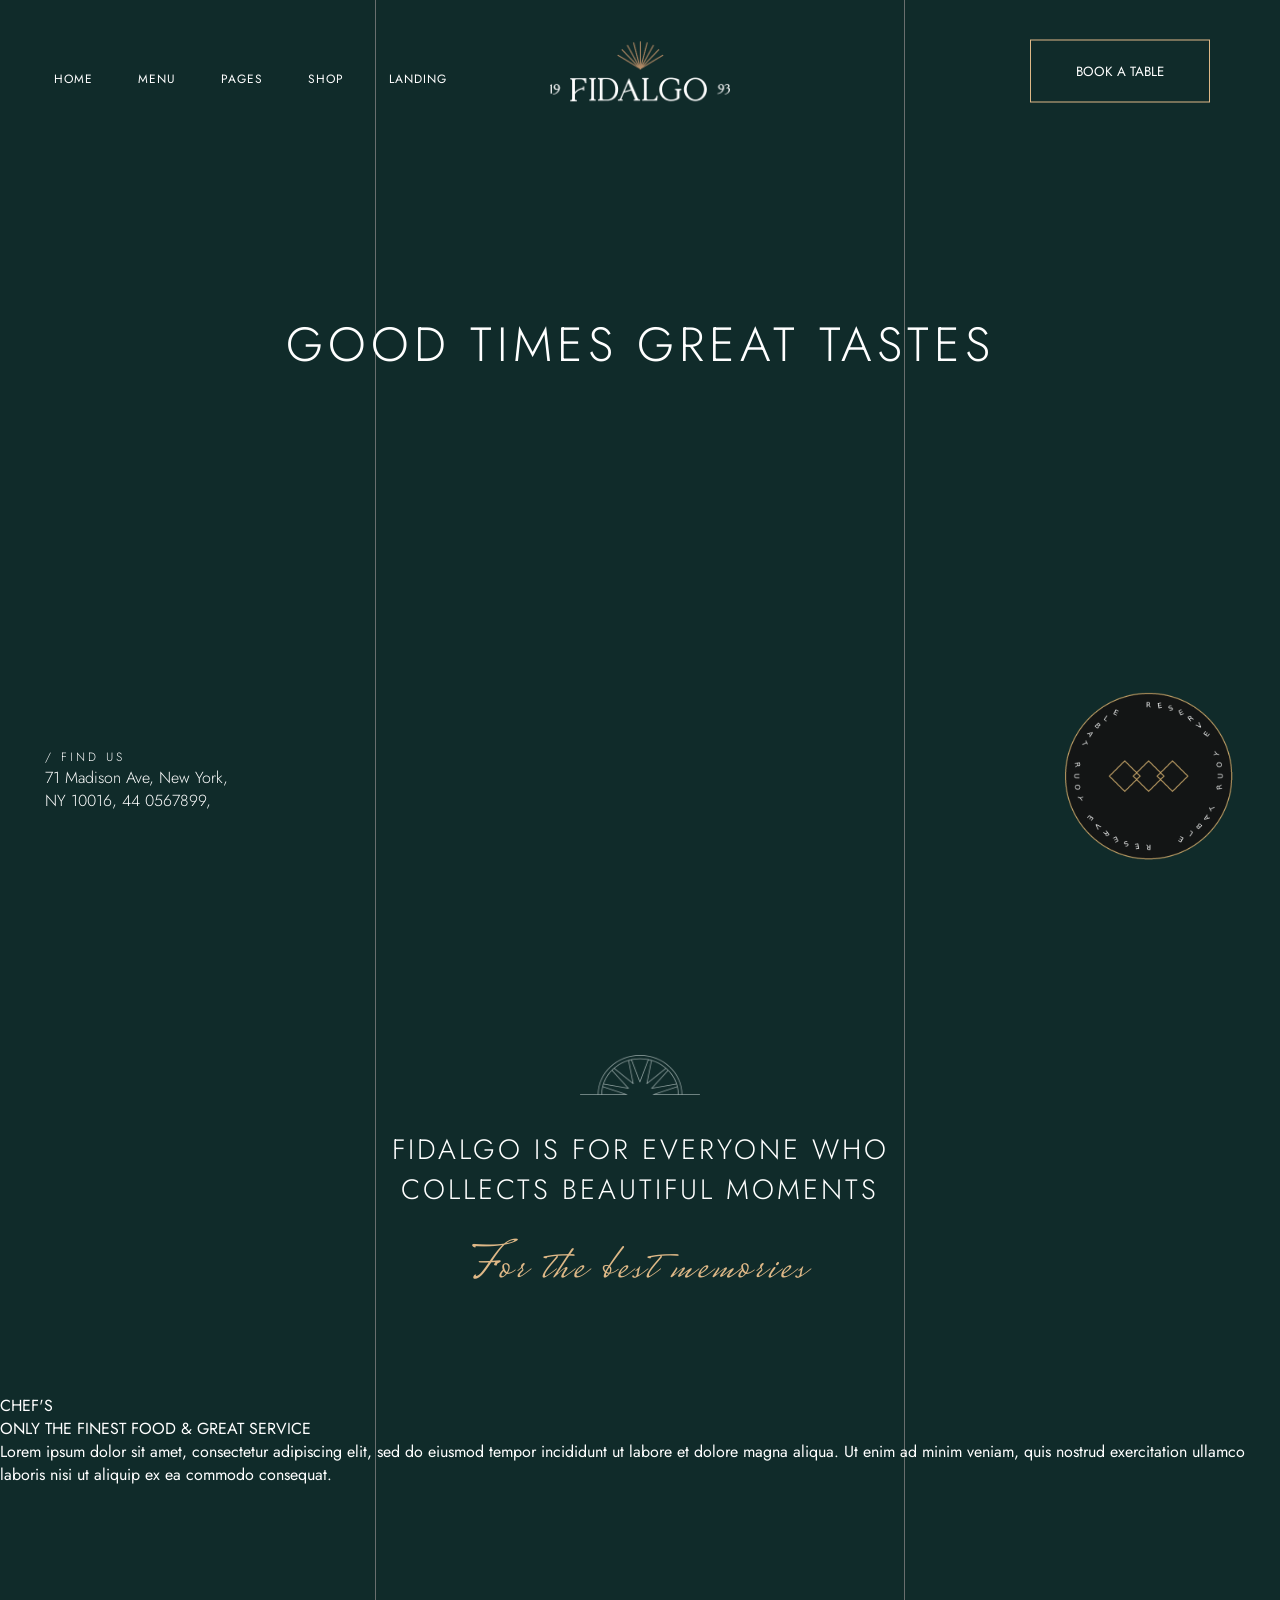
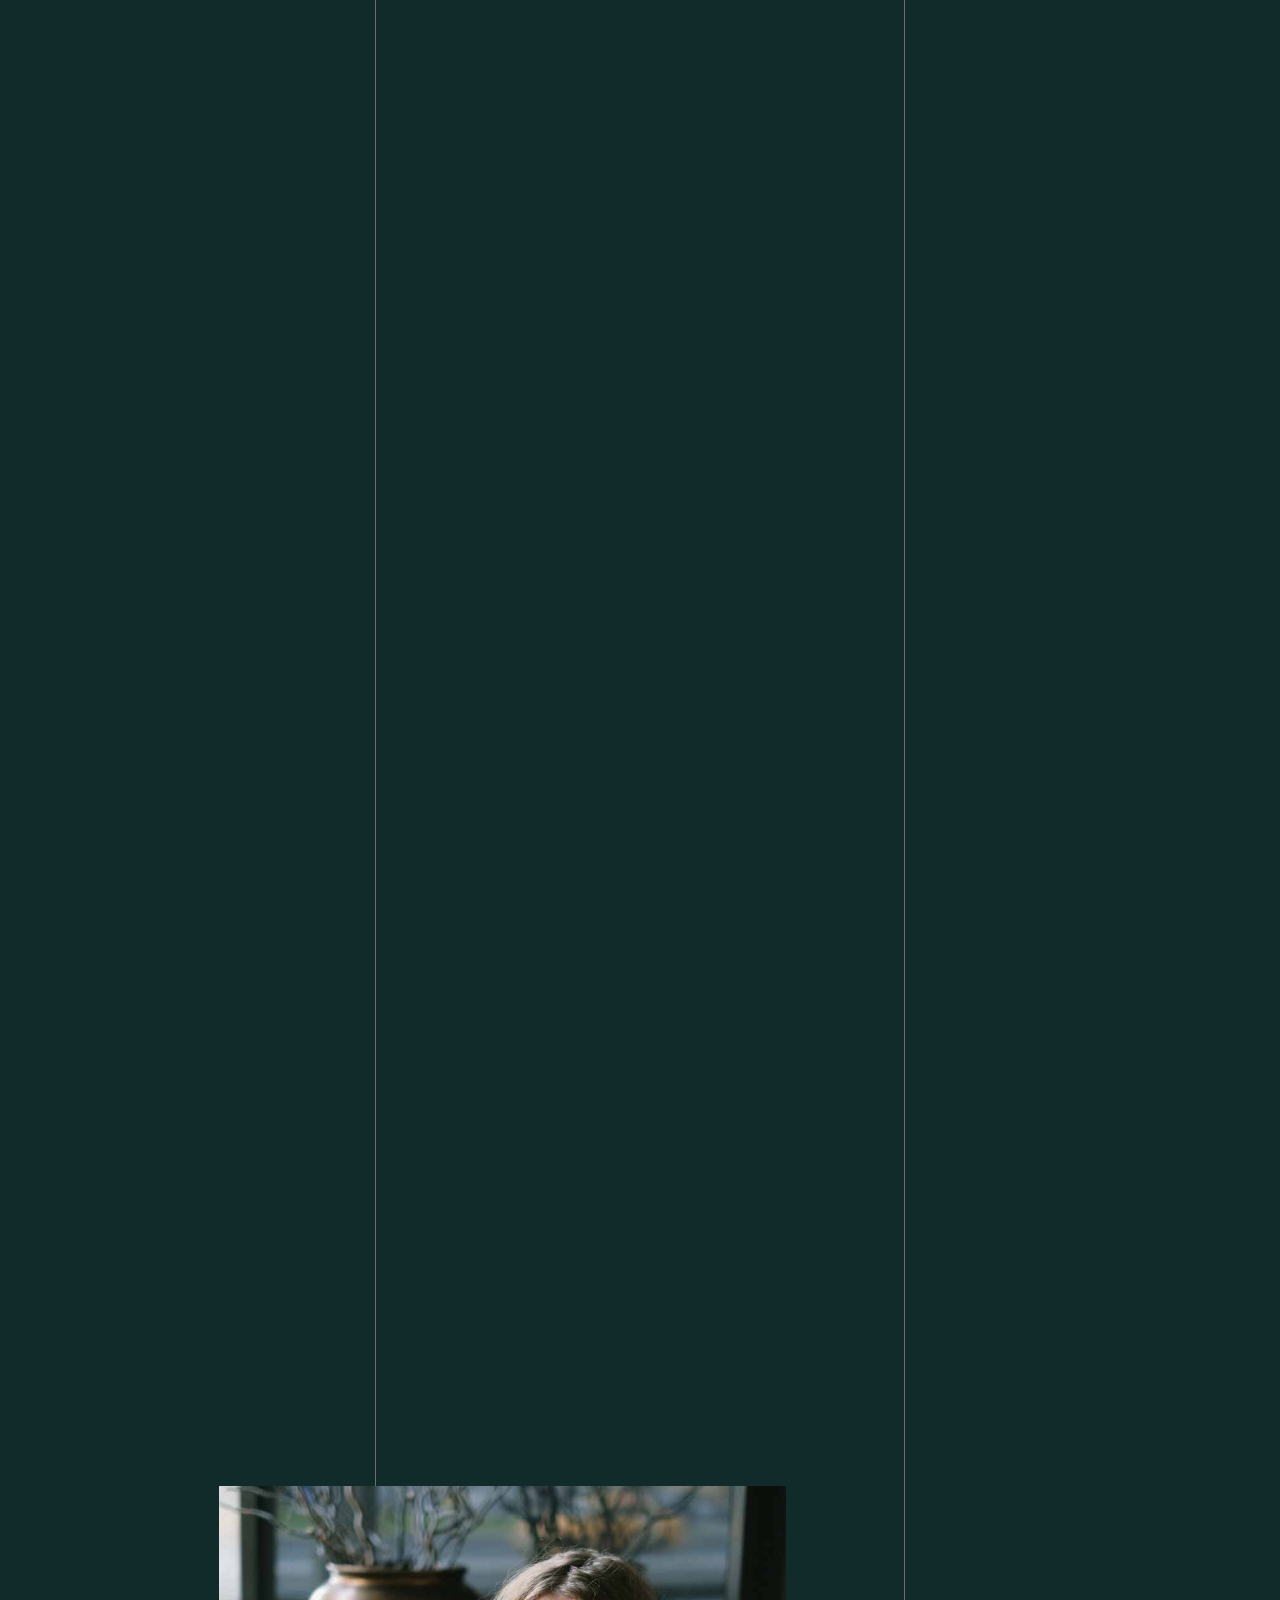
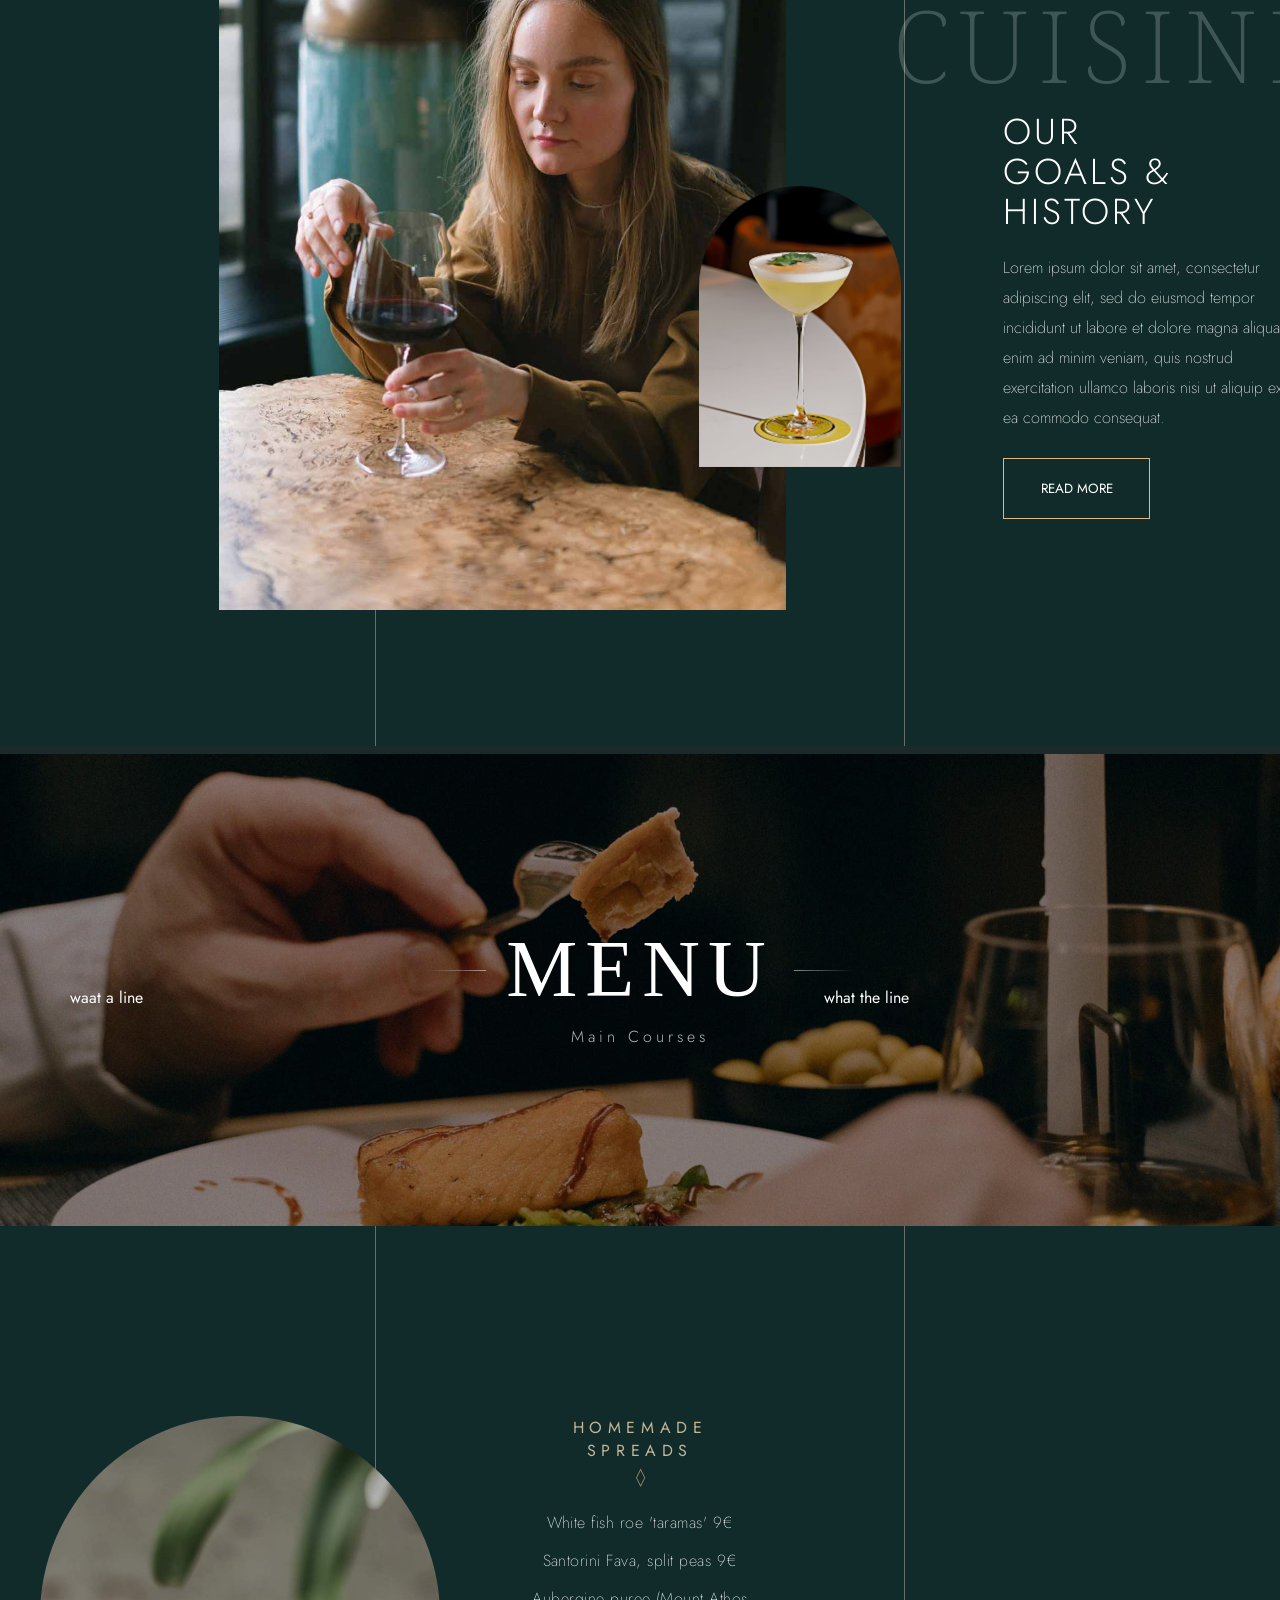
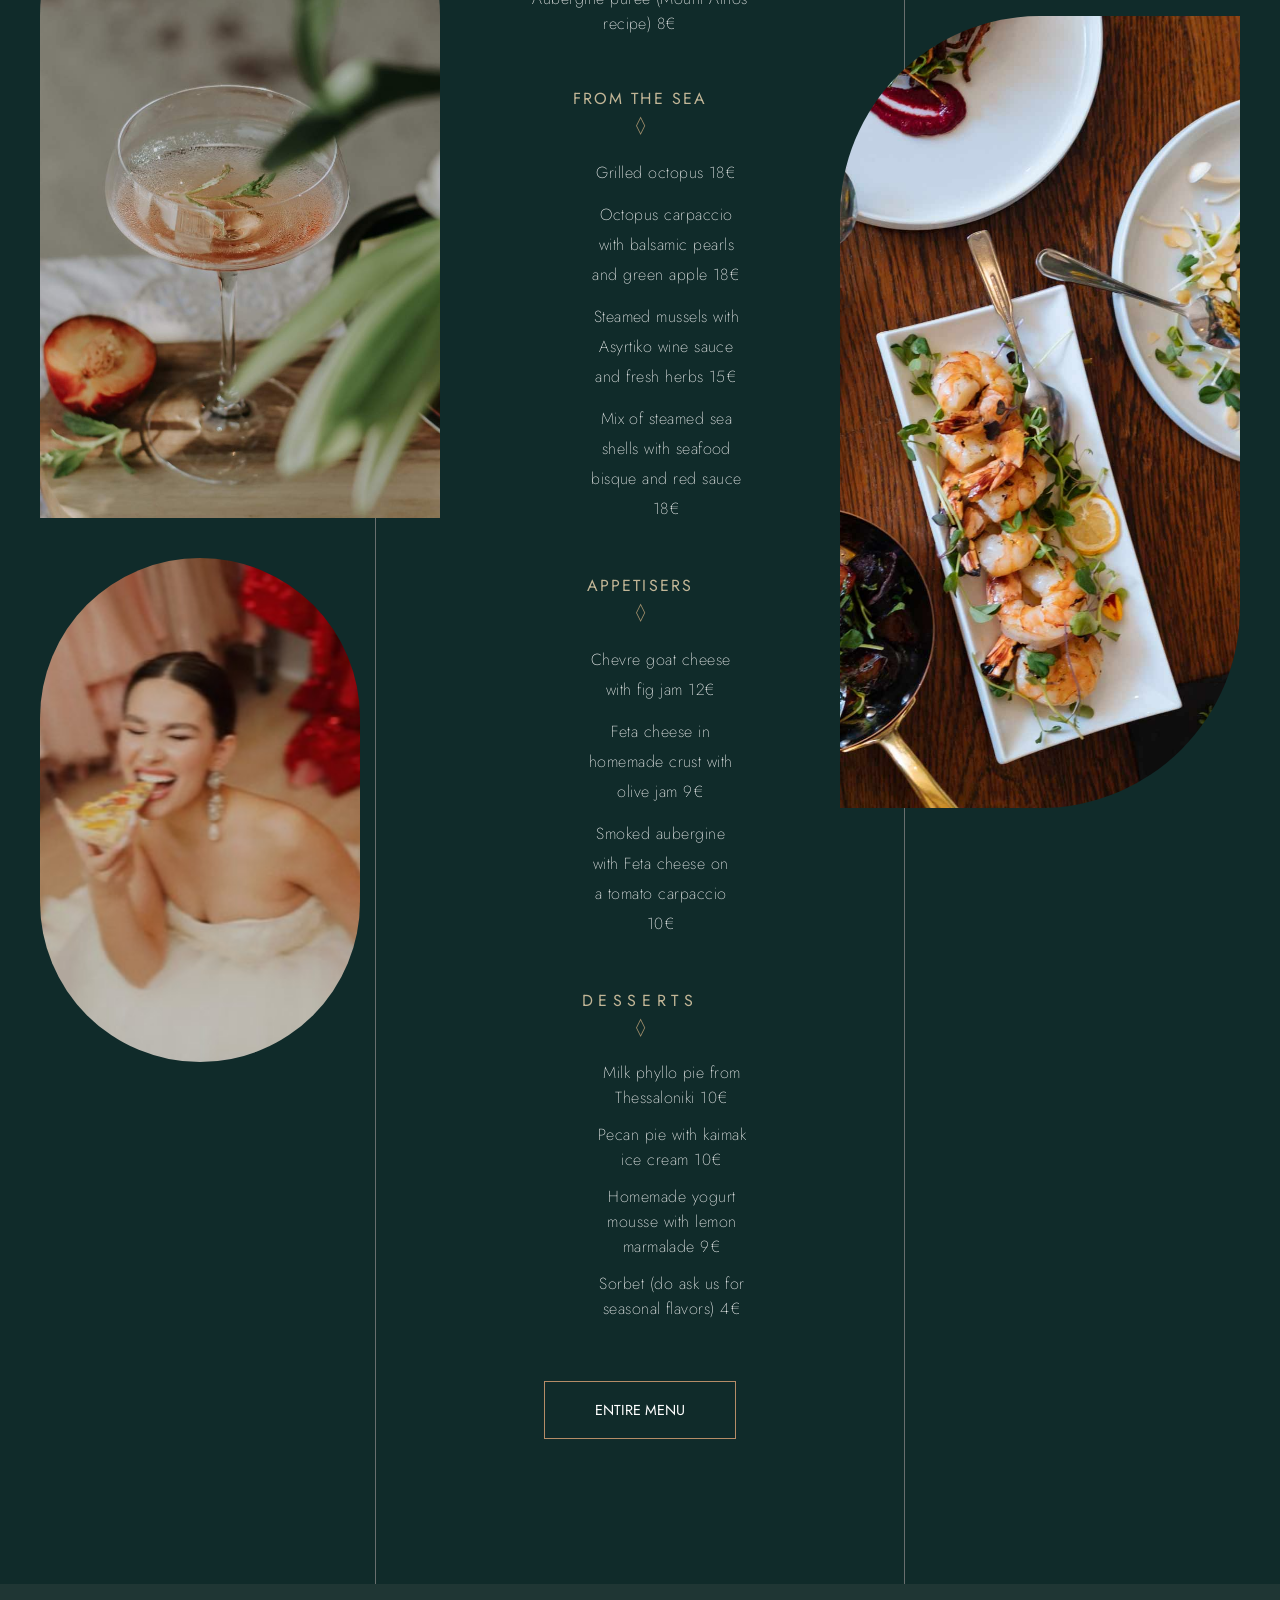
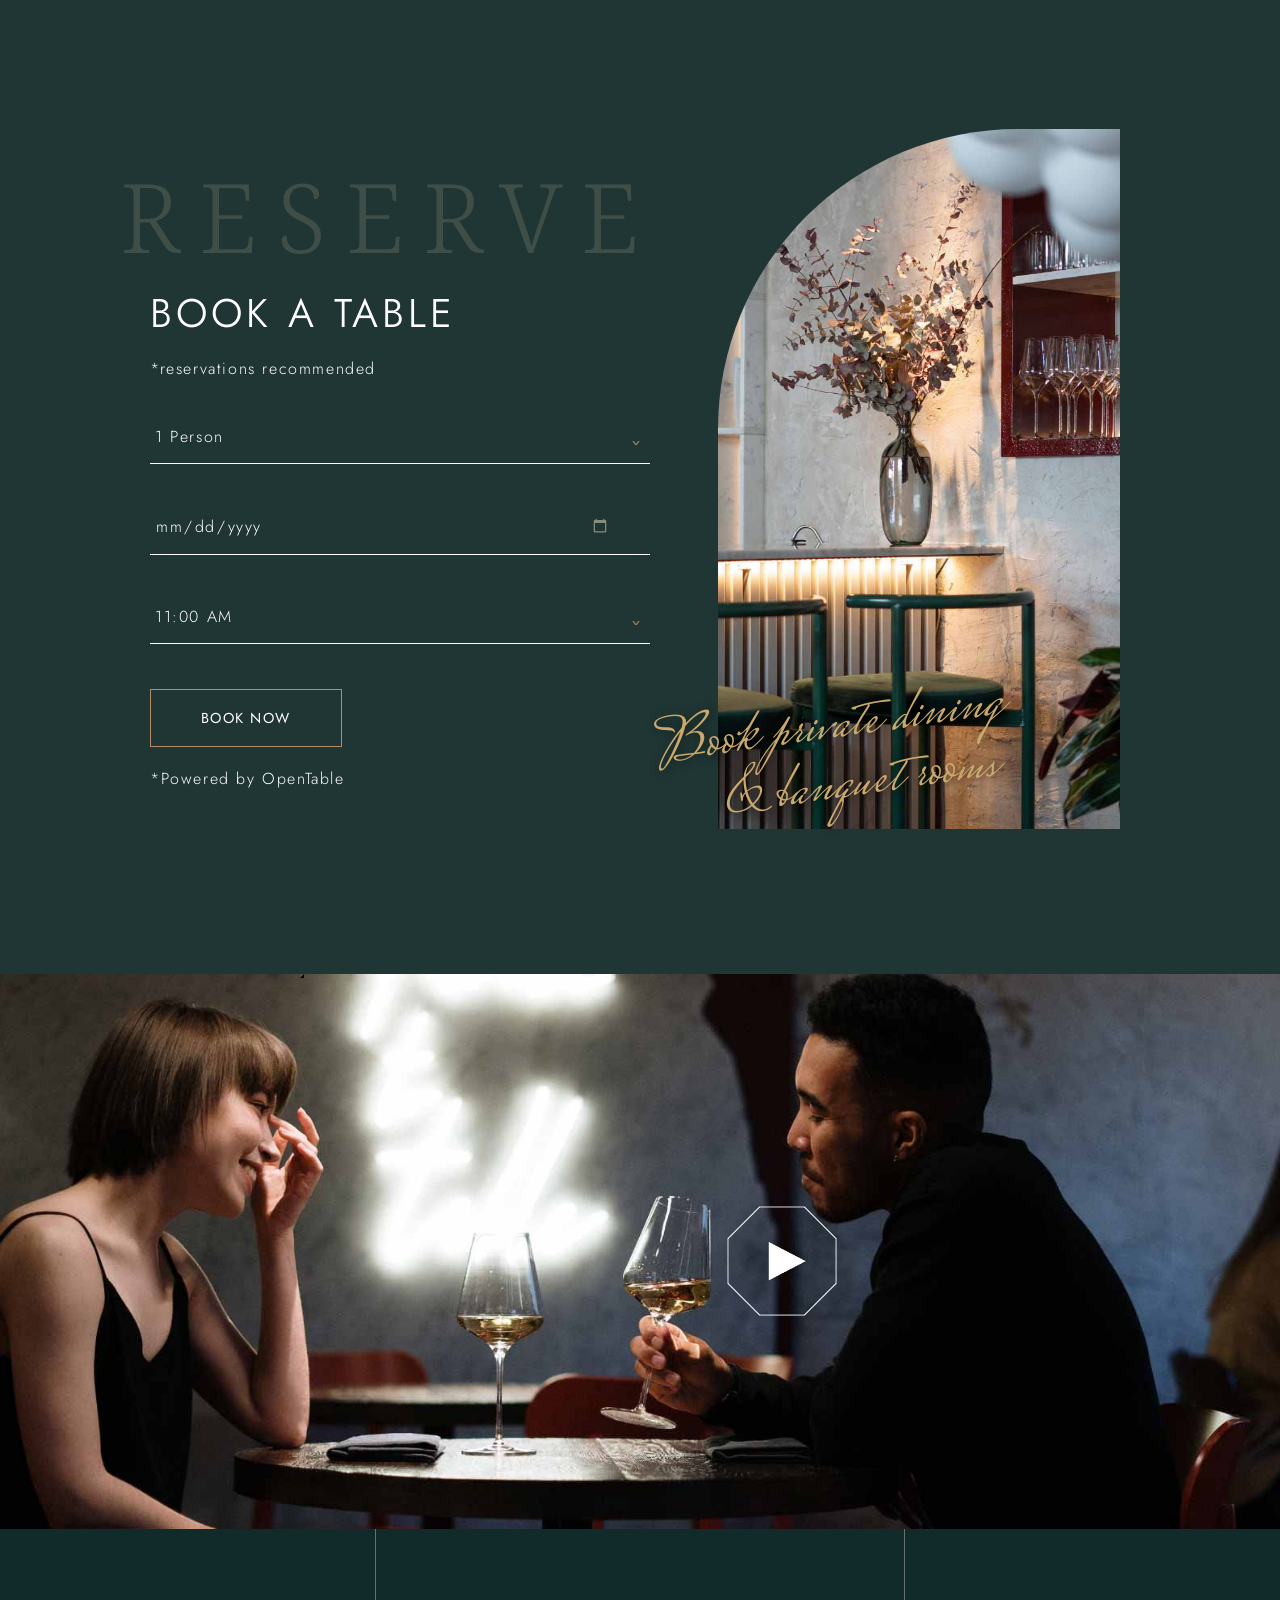
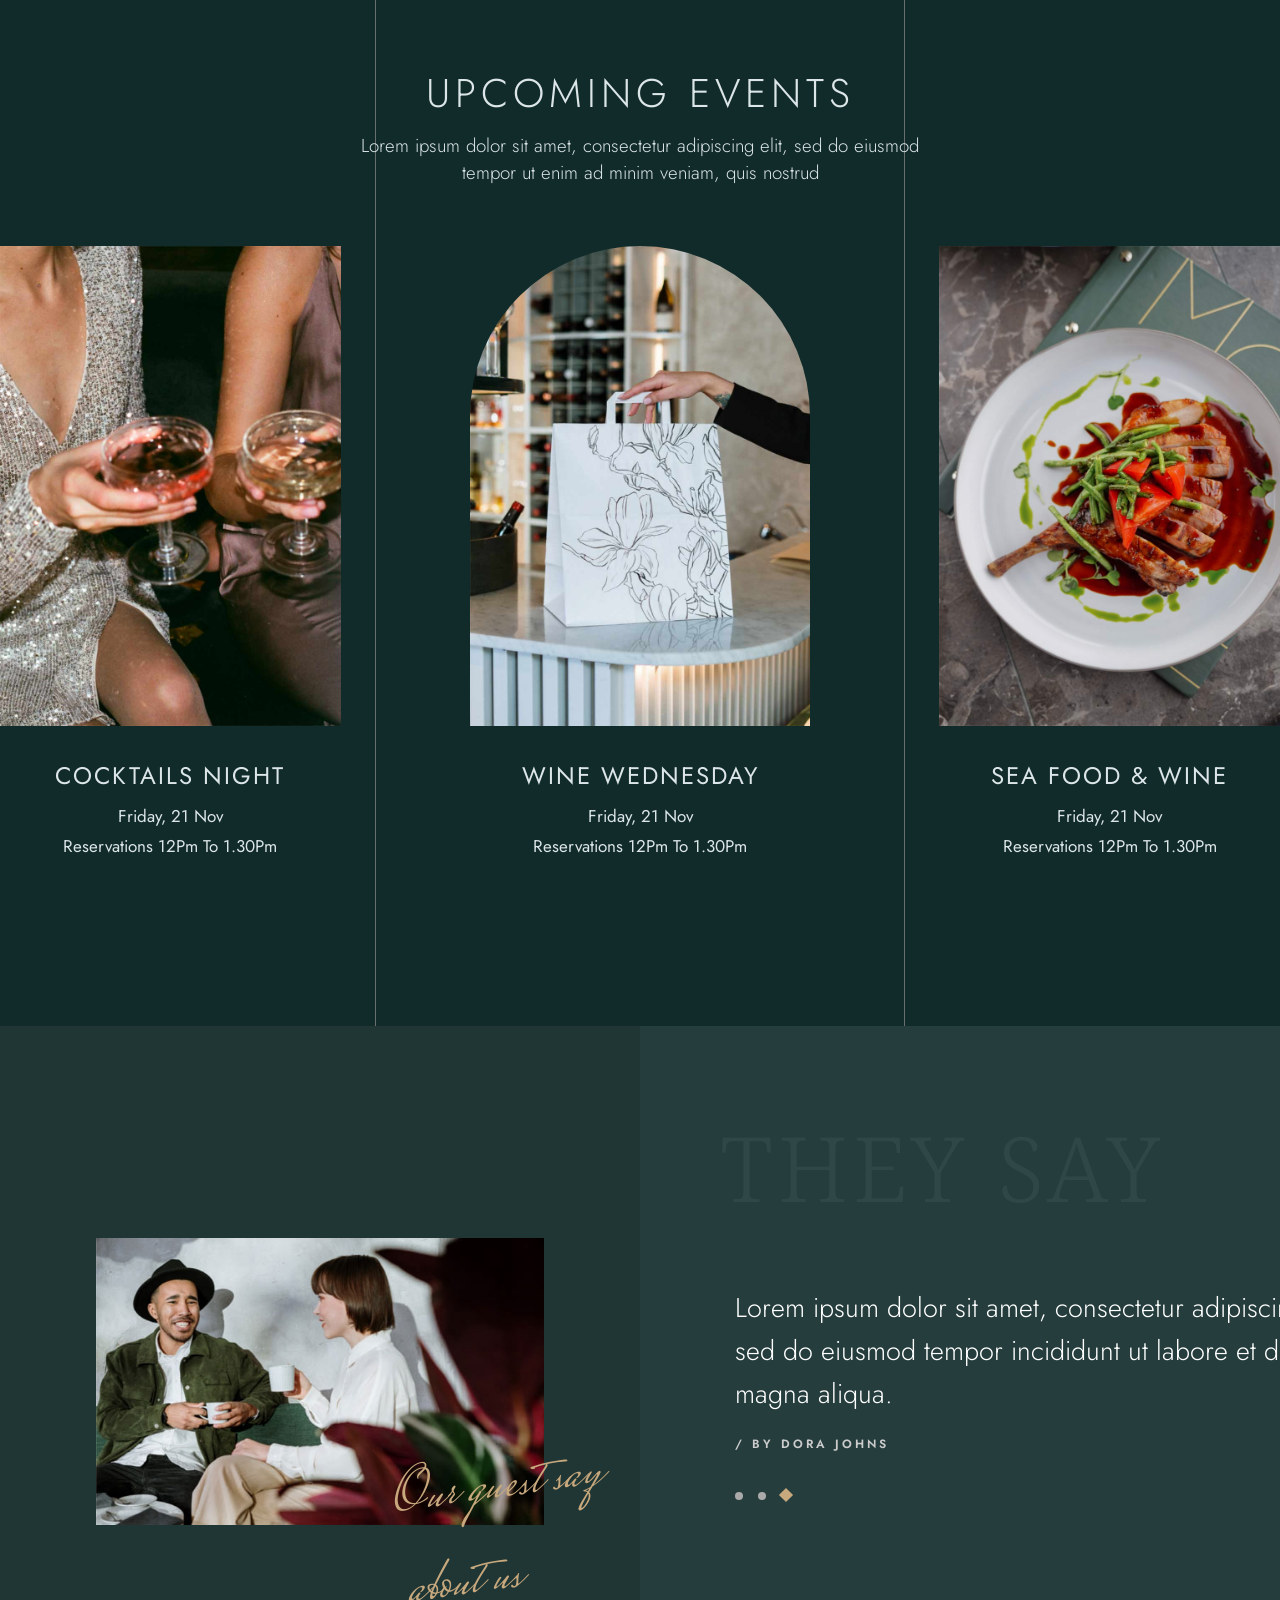
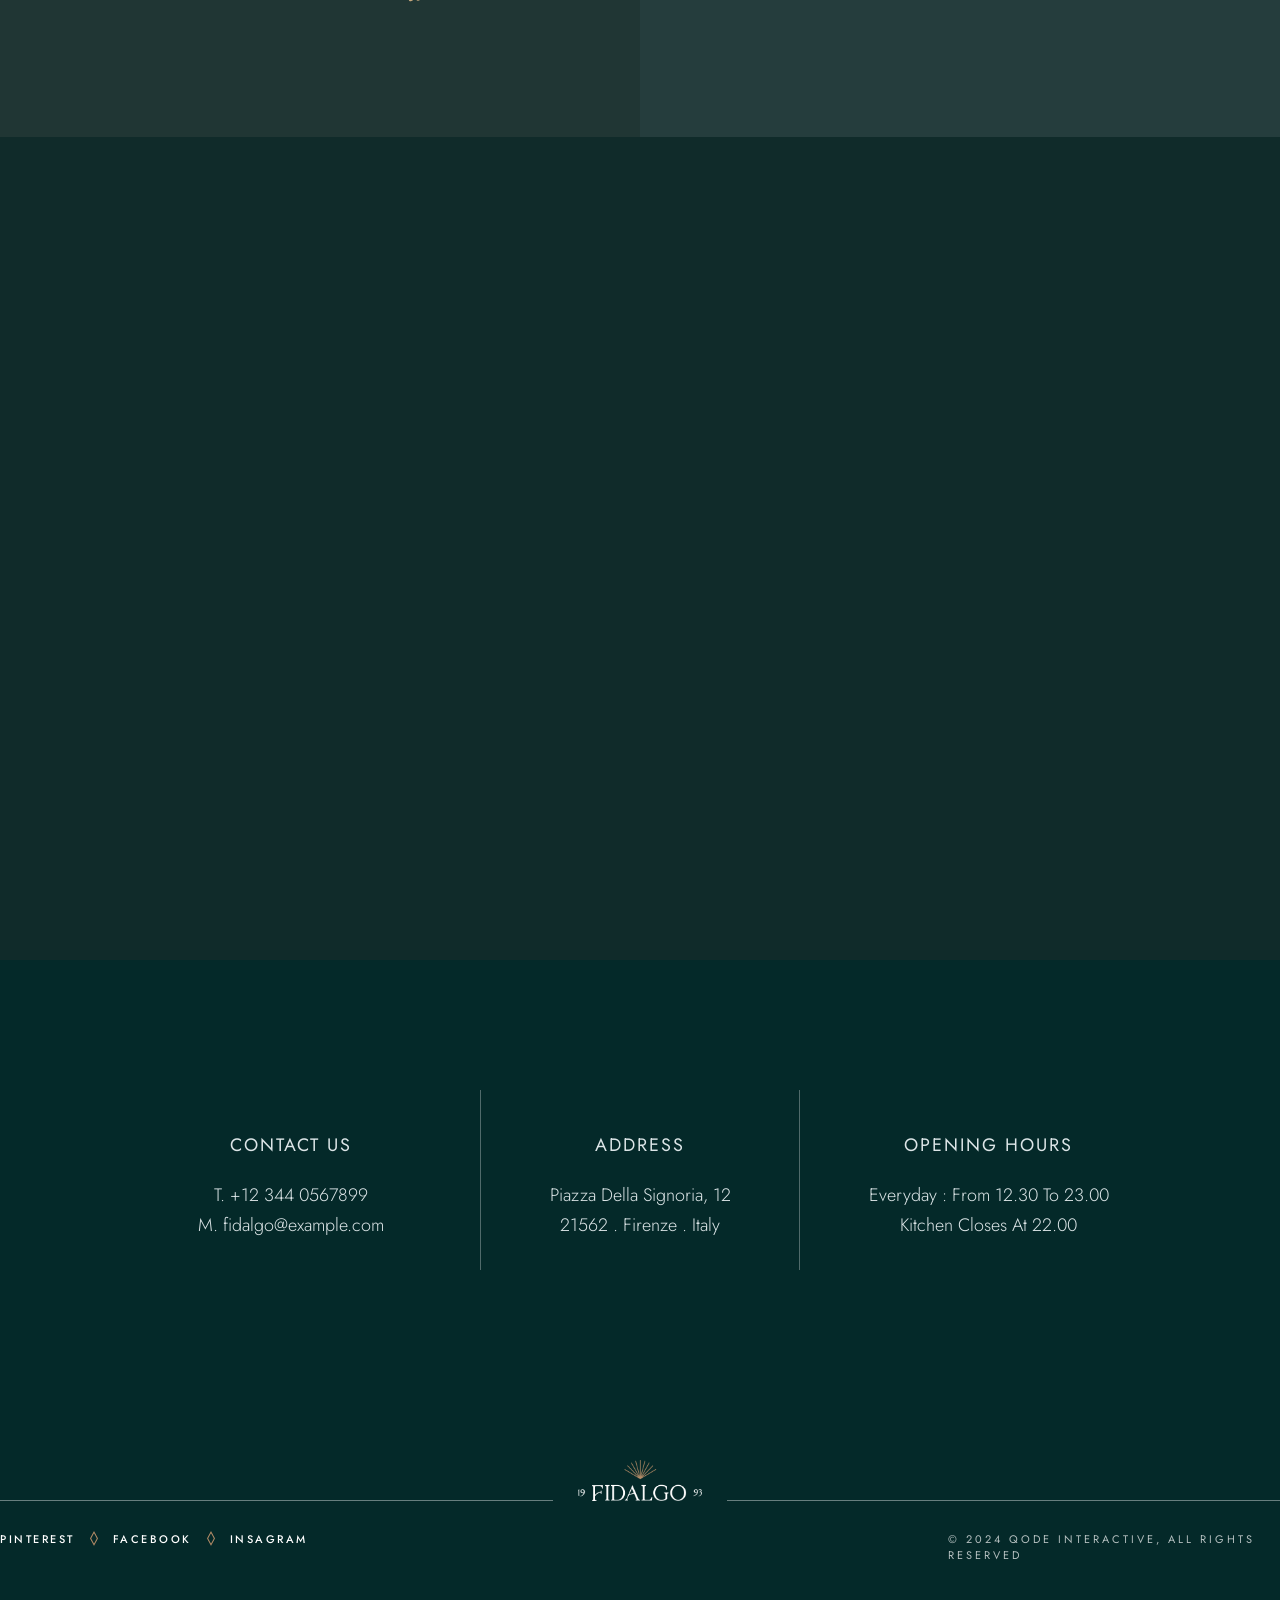
==== commit 77f4789a: "Add files via upload" ====
--- a/index.html
+++ b/index.html
@@ -3,9 +3,8 @@
 <head>
     <meta charset="UTF-8">
     <meta name="viewport" content="width=device-width, initial-scale=1.0">
-    <title>Home Fidalgo</title>
+    <title>Document</title>
     <link rel="stylesheet" href="styles.css">
-    <link rel="icon" type="image/png" href="landing-icon-footer.png">
     <link href="https://fonts.googleapis.com/css2?family=Jost:wght@100;200;300;400;500;600;700;800;900&display=swap" rel="stylesheet">
     <link href="https://fonts.googleapis.com/css2?family=Allura&display=swap" rel="stylesheet">
     <link href="https://fonts.googleapis.com/css2?family=Alex+Brush&display=swap" rel="stylesheet">
@@ -30,18 +29,19 @@
     
 <section class="first-sections">
             <nav>
-                <a href="" class="home">HOME</a>
+                <a href="" class="index">HOME</a>
                 <a href="page.html">MENU</a>
-                <a href="about.html">ABOUT</a>
+                <a href="about.html">PAGES</a>
                 <a href="">SHOP</a>
                 <a href="">LANDING</a>
             </nav>
 
-            <div class="first-twos">
+              <div class="first-two">
+                <!-- <div class="first-two-image"> -->
                 <img src="logo-main.png" alt="">
             </div>
 
-            <a href="#" class="entire-menu-btn-up">BOOK A TABLE</a>
+           <button class="first-button">BOOK A TABLE</button>
         </section>
 
     <div class="first-four">
@@ -81,21 +81,18 @@
 </section> 
 
 
-<section class="fourth-section">
-    <div class="fourth-section-a">
-<p class="chef">CHEF'S</p>
-<p class="great">ONLY THE FINEST FOOD & GREAT SERVICE</p>
-<p class="lorem">Lorem ipsum dolor sit amet, consectetur adipiscing elit, sed do eiusmod tempor incididunt ut labore et dolore magna aliqua. Ut enim ad minim veniam, quis nostrud exercitation ullamco laboris nisi ut aliquip ex ea commodo consequat.</p>
-   <button class="read-more">READ MORE</button>
+<!-- BEGINNING OF FOURTH SECTION -->
+ <div class="fourth-section">
+<div class="fourth-one">
+  <p class="chef">CHEF'S</p>
+  <p .fourth-only>ONLY THE FINEST FOOD & GREAT SERVICE</p>
+  <p .forth-lorem>Lorem ipsum dolor sit amet, consectetur adipiscing elit, sed do eiusmod tempor incididunt ut labore et dolore magna aliqua. Ut enim ad minim veniam, quis nostrud exercitation ullamco laboris nisi ut aliquip ex ea commodo consequat.</p>
 </div>
 
-    <div class="fourth-section-b">
-        <img src="h1-img1-202x281.jpg" alt="" class="image-a">
-<img src="h1-img9 (1).jpg" alt="" class="image-b">
-
-    </div>
-</section>
-
+<div class="fourth-two"></div>
+
+ </div>
+ <!-- ENDING OF FOURTH SECTION -->
 
 <section class="fifth-section">
 
@@ -581,6 +578,6 @@
 
    
  </div>
- <script src="main.js"></script>
+ <script src="home.js"></script>
 </body>
 </html>
--- a/styles.css
+++ b/styles.css
@@ -66,6 +66,7 @@
 
 .first-sections{
       /* margin: 0 auto; */
+      position: relative;
   padding: 30px;
      padding-top: 30px;
      padding-right: 11px;
@@ -97,62 +98,51 @@
 text-decoration-color: burlywood;
 text-underline-offset: 5px;
 }
-.first-twos{
-    margin-top: -26px;
-    display: flex;
-    justify-content: center;
-    height: 8vh;
-width: 20%;
-margin-left: -14rem;
- /* background-color: yellow; */
-}
-
-.first-twos img{
-    width: 70%;
-    min-height: 9vh;
-}
-    .entire-menu-btn-up {
-      display: inline-block;
-      margin-top: -20px;
-      letter-spacing: 1px;
-      padding: 15px 50px;
-      border: 1px solid rgb(181,140,103);
-      background: transparent;
-      color:white ;
-      font-family: 'Jost', sans-serif;
-      font-size: 0.8rem;
-      font-weight: 400;
-      /* letter-spacing: 0.5em; */
-      text-transform: uppercase;
-      cursor: pointer;
-      transition: all 0.3s ease;
-      text-decoration: none;
-      font-family: 'Jost', sans-serif;
-
-    }
+ .first-two img{
+ width: 15%;
+  height: auto;
+  display: block;
+  position: absolute;
+    top: 40%;
+  left: 50%;
+  transform: translate(-50%, -50%);
+ }
+.first-button{
+  position: absolute;
+  width:15%;
+min-height:7vh;
+ display: inline-block;
+  white-space: nowrap;
+      top: 40%;
+  left: 90%;
+  transform: translate(-50%, -50%);
+  background: none;
+  border: 1px solid burlywood;
+}
 
 .first-four{
-    display: flex;
-    justify-content: center;
+    /* display: flex;
+    justify-content: center; */
     font-weight: 300;
+    text-align: center;
     /* background-color: yellow; */
     font-size: 48px;
     letter-spacing: 5px;
-    margin-top: 13rem;
-}
-
-
-.first-five {
-    display: flex;
-    justify-content: space-between;
-    margin-top: 4rem;
-    padding-left: 20px;
-    padding-right: 20px;
-}
+    margin-top: 12rem;
+}
+
+
+
 .first-five-a{
     /* font-size: 10px; */
-    margin-top: 7rem;
+  /* transform: translate(-50%, -50%); */
+        position: absolute;
+     bottom: 12%; /* Aligns the bottom of the image with the bottom of the wrapper */
+  left: 2%;
+    /* top: 90%; */
+    /* margin-top: 7rem; */
     /* position: absolute; */
+
 }
 
 .first-five-a {
@@ -164,16 +154,23 @@
     font-size: 12px;
     font-weight: 300;
     letter-spacing: 3px;
-    padding-bottom: 10px;
-}
-.first-five img{
-    width:260px;
-    height: 260px;
+    /* padding-bottom: 10px; */
+}
+.first-five-b img{
+    width:16%;
+    min-height: auto;
+         position: absolute;
+     bottom: 5%; /* Aligns the bottom of the image with the bottom of the wrapper */
+  right: 1%;
+    /* justify-content: flex-end;
+    align-items: flex-end; */
+    /* margin-left: 300px; */
+    /* position: absolute; */
 }
 
 .reserve-badge{
   /* width:200px; */
-  /* position:fixed; */
+  /* position:absolute; */
   /* bottom:40px; */
   /* right:40px; */
   animation: spin 12s linear infinite;
@@ -222,8 +219,9 @@
 
 
 .fourth-section{
-    display: flex;
-    padding-left: 9rem;
+    /* display: flex; */
+    position: relative;
+    /* padding-left: 9rem; */
     margin-top:6.5rem;
     /* justify-content: center; */
     /* gap: 100px; */
@@ -232,7 +230,12 @@
 
 .fourth-section-a{
     width:20%;
-    margin-top: 38px;
+    min-height: auto;
+    background-color: black;
+
+    position: absolute;
+    /* background-color: blue; */
+    /* margin-top: 38px; */
 }
 
 .fourth-section-a .chef{
@@ -310,7 +313,7 @@
 .fifth-section{
     display: flex;
     padding-left: 9rem;
-    margin-top:6.5rem;
+    margin-top:100rem;
     /* justify-content: center; */
     /* gap: 100px; */
     /* margin-left: 20rem; */
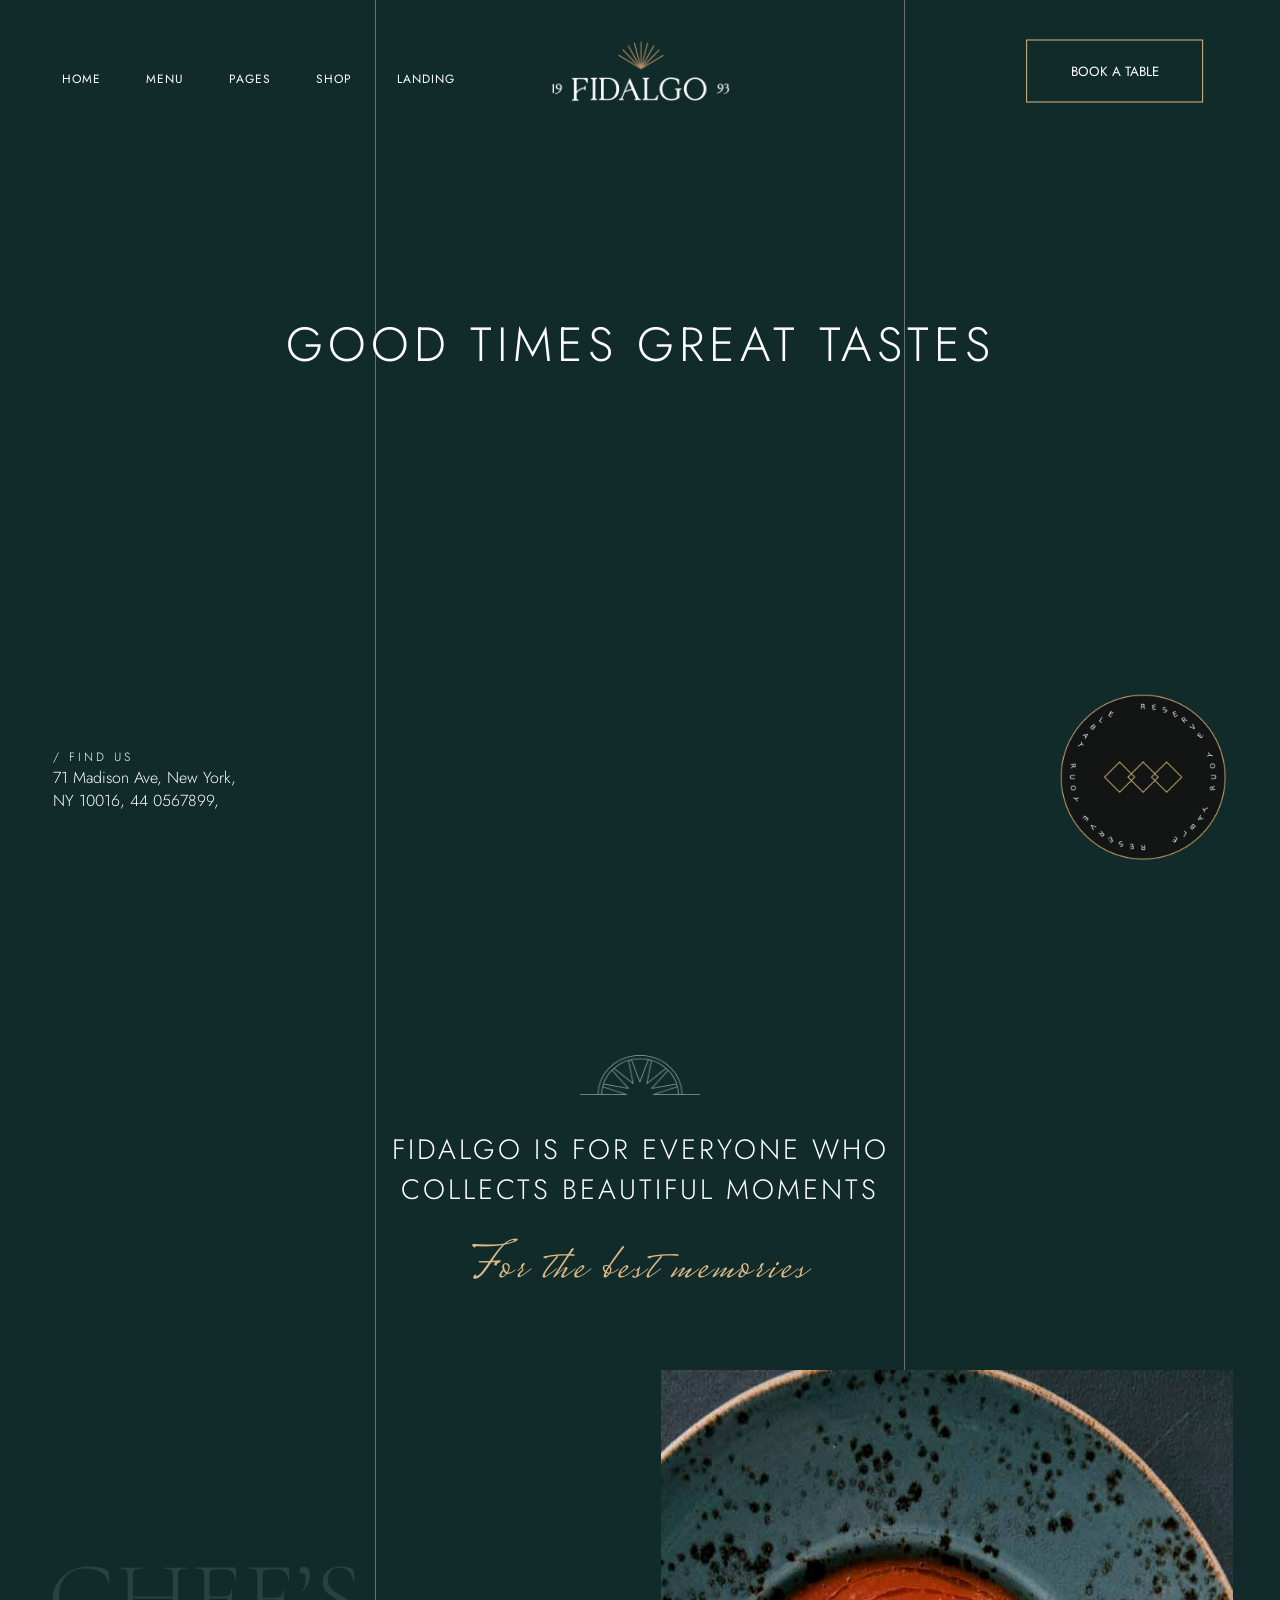
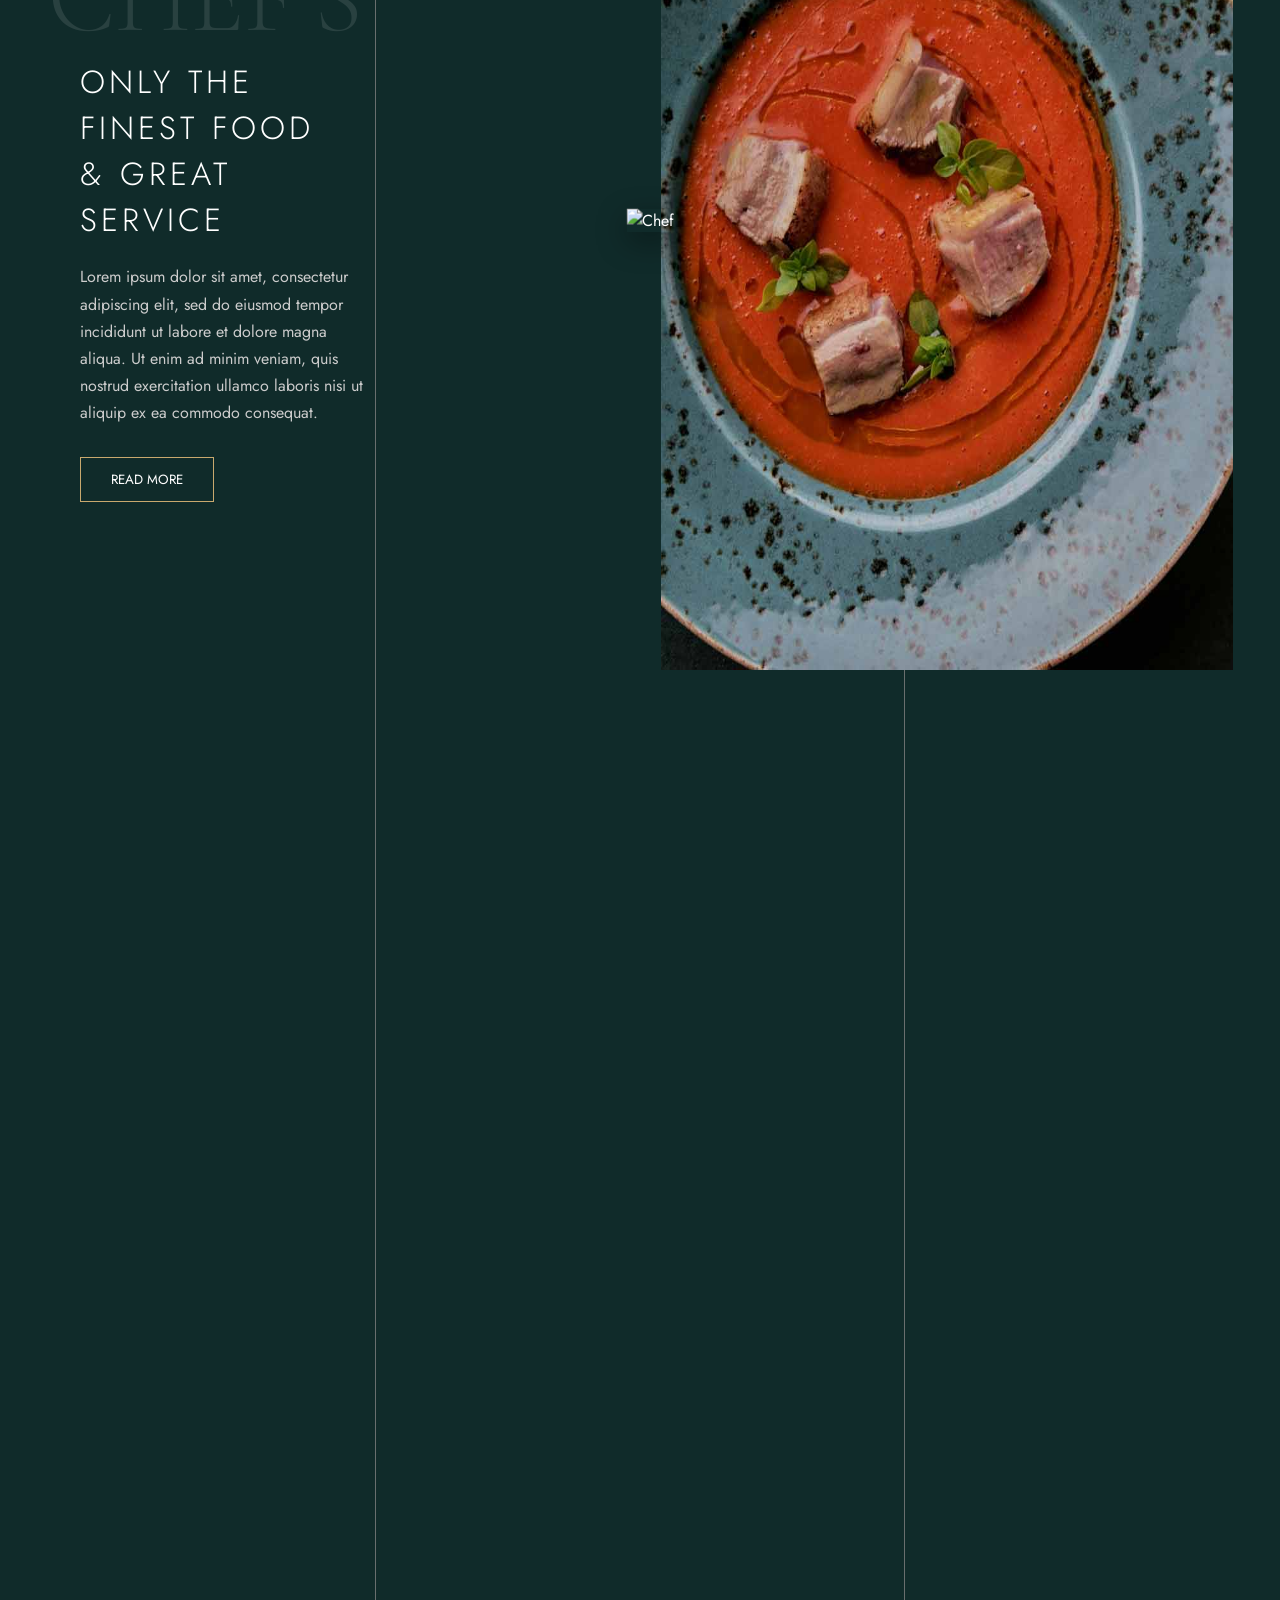
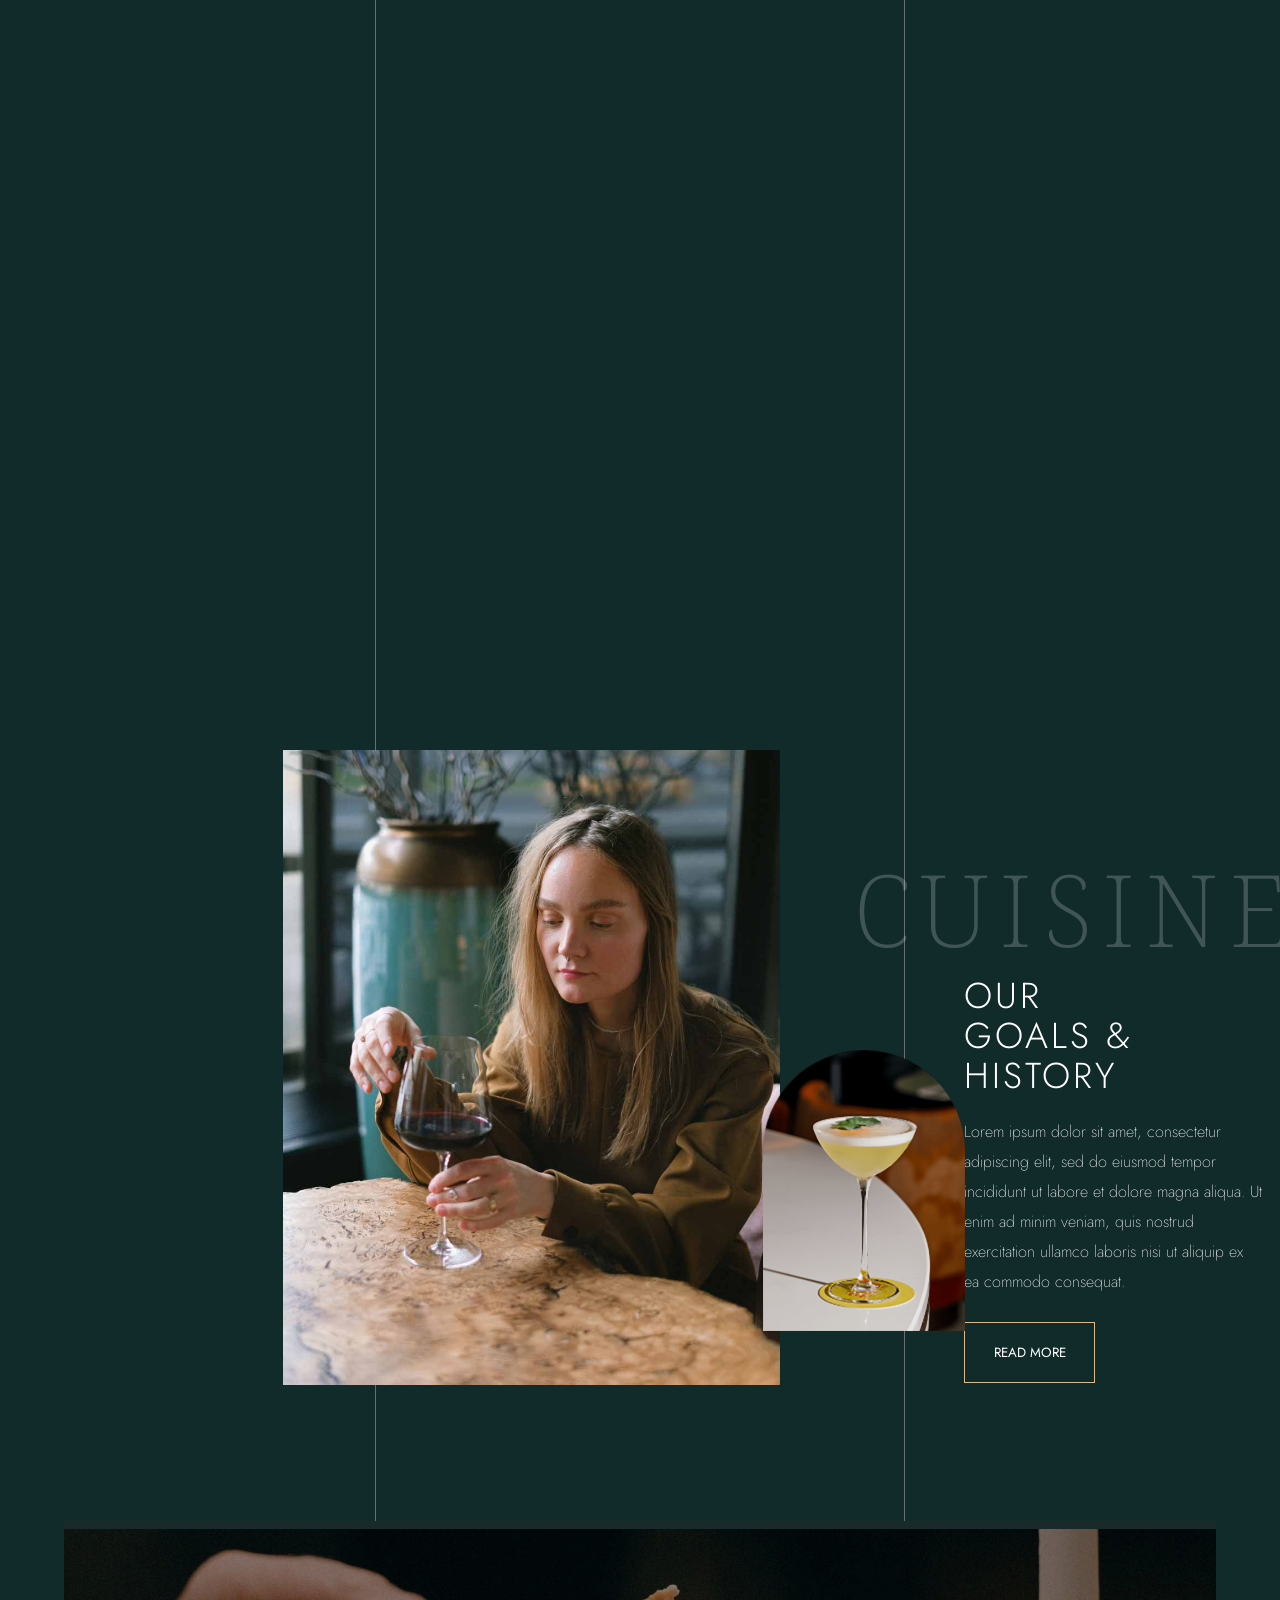
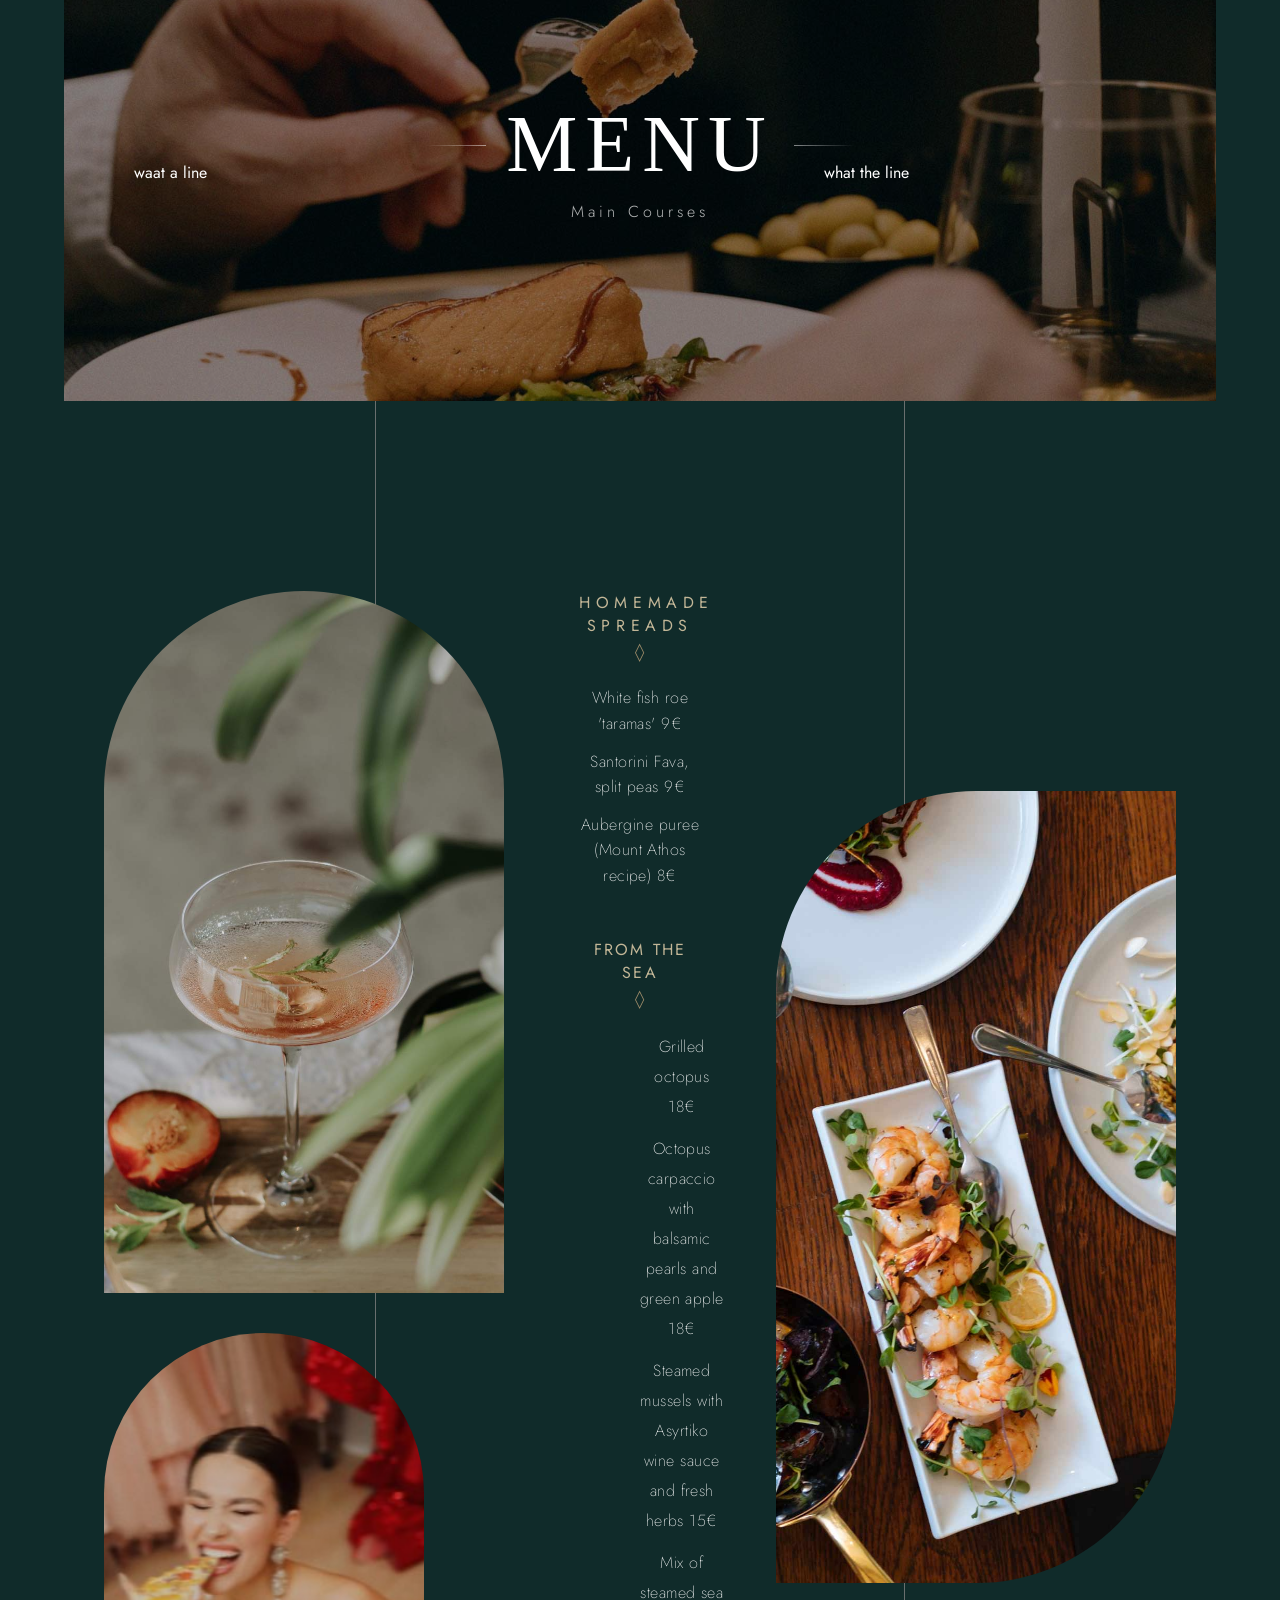
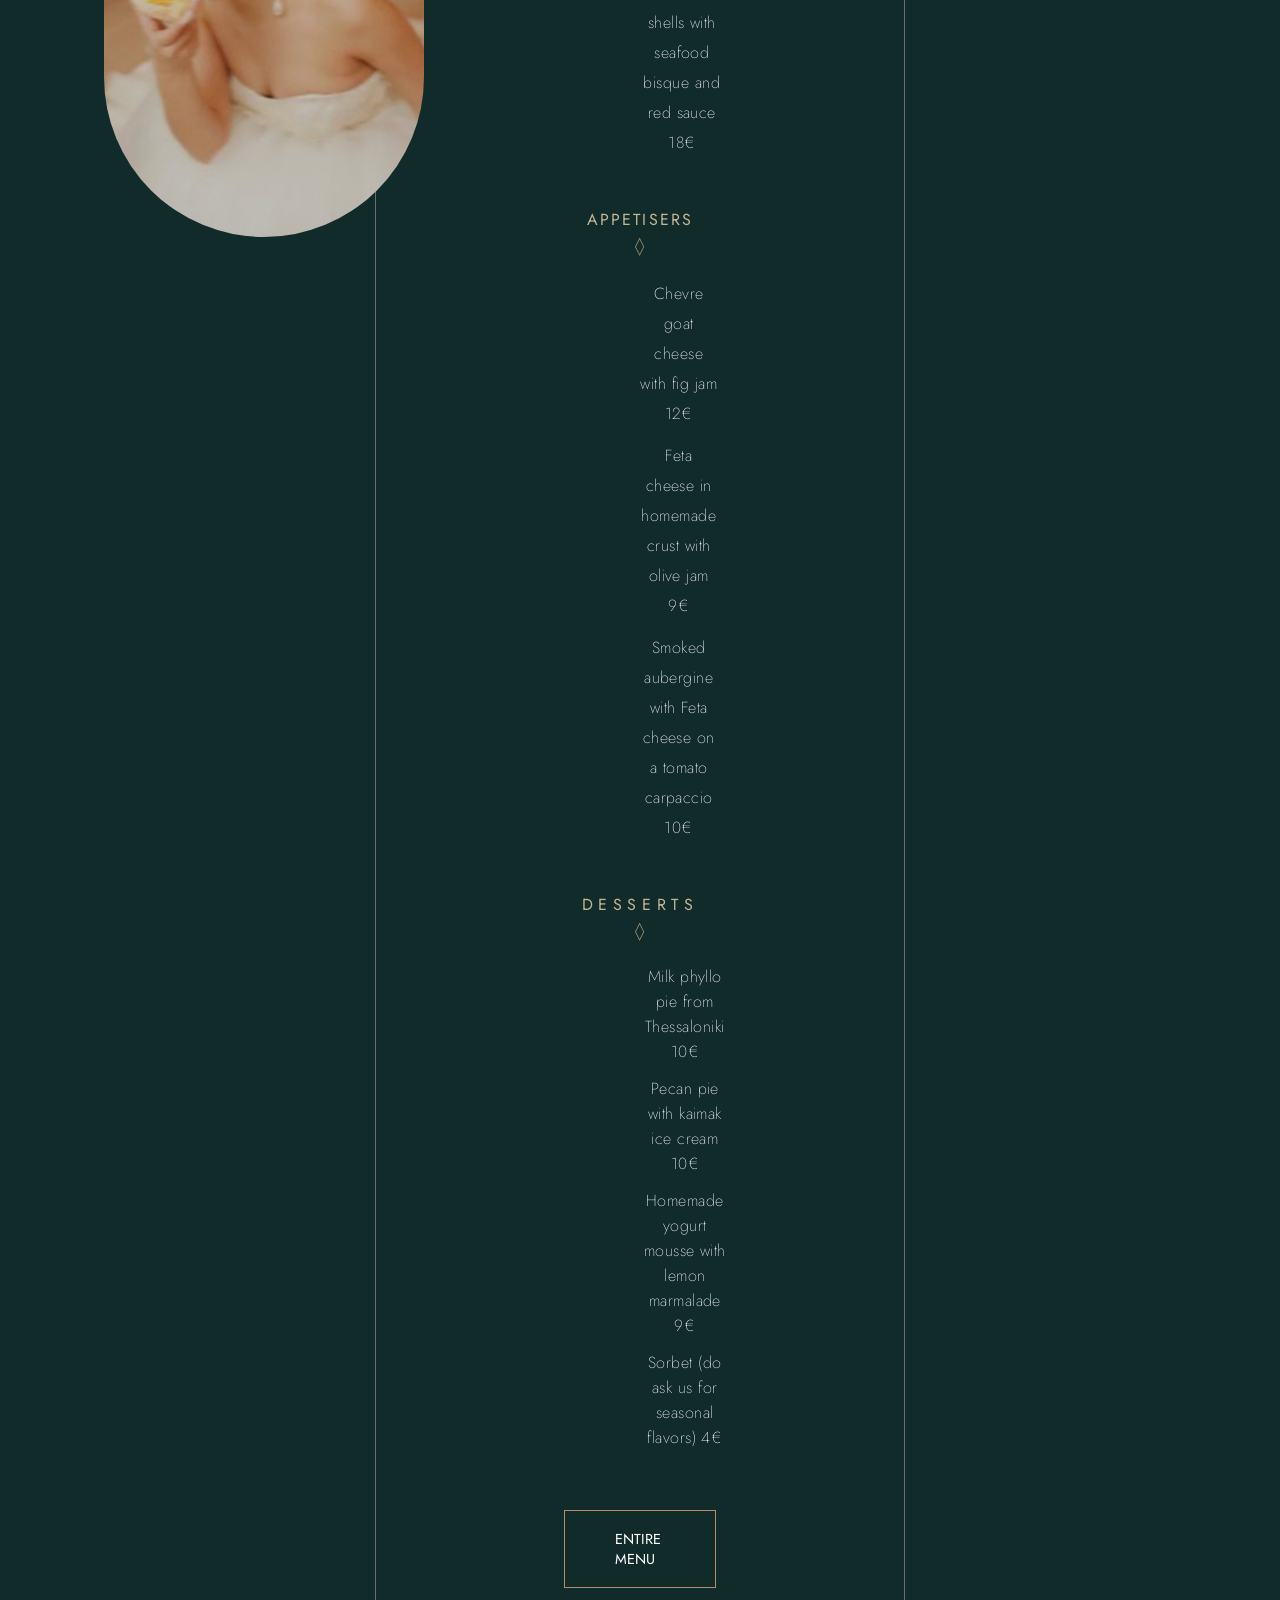
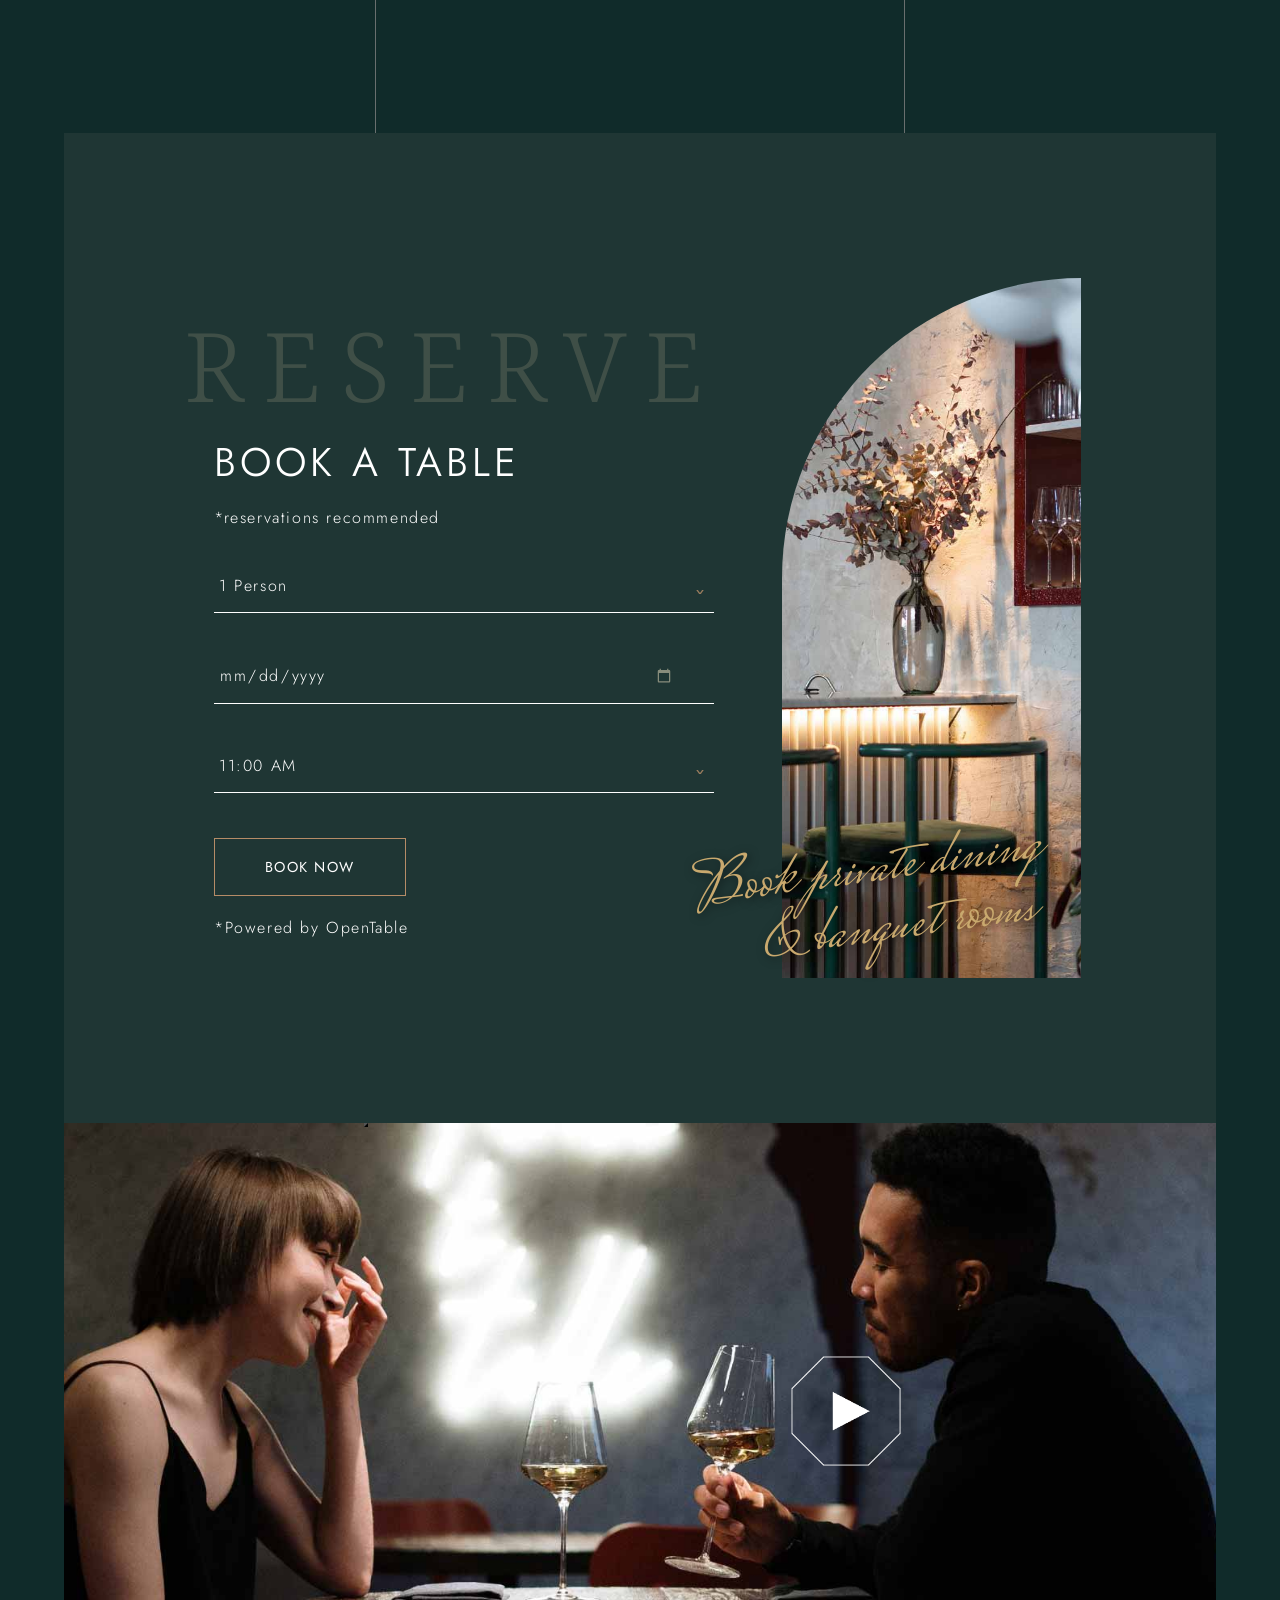
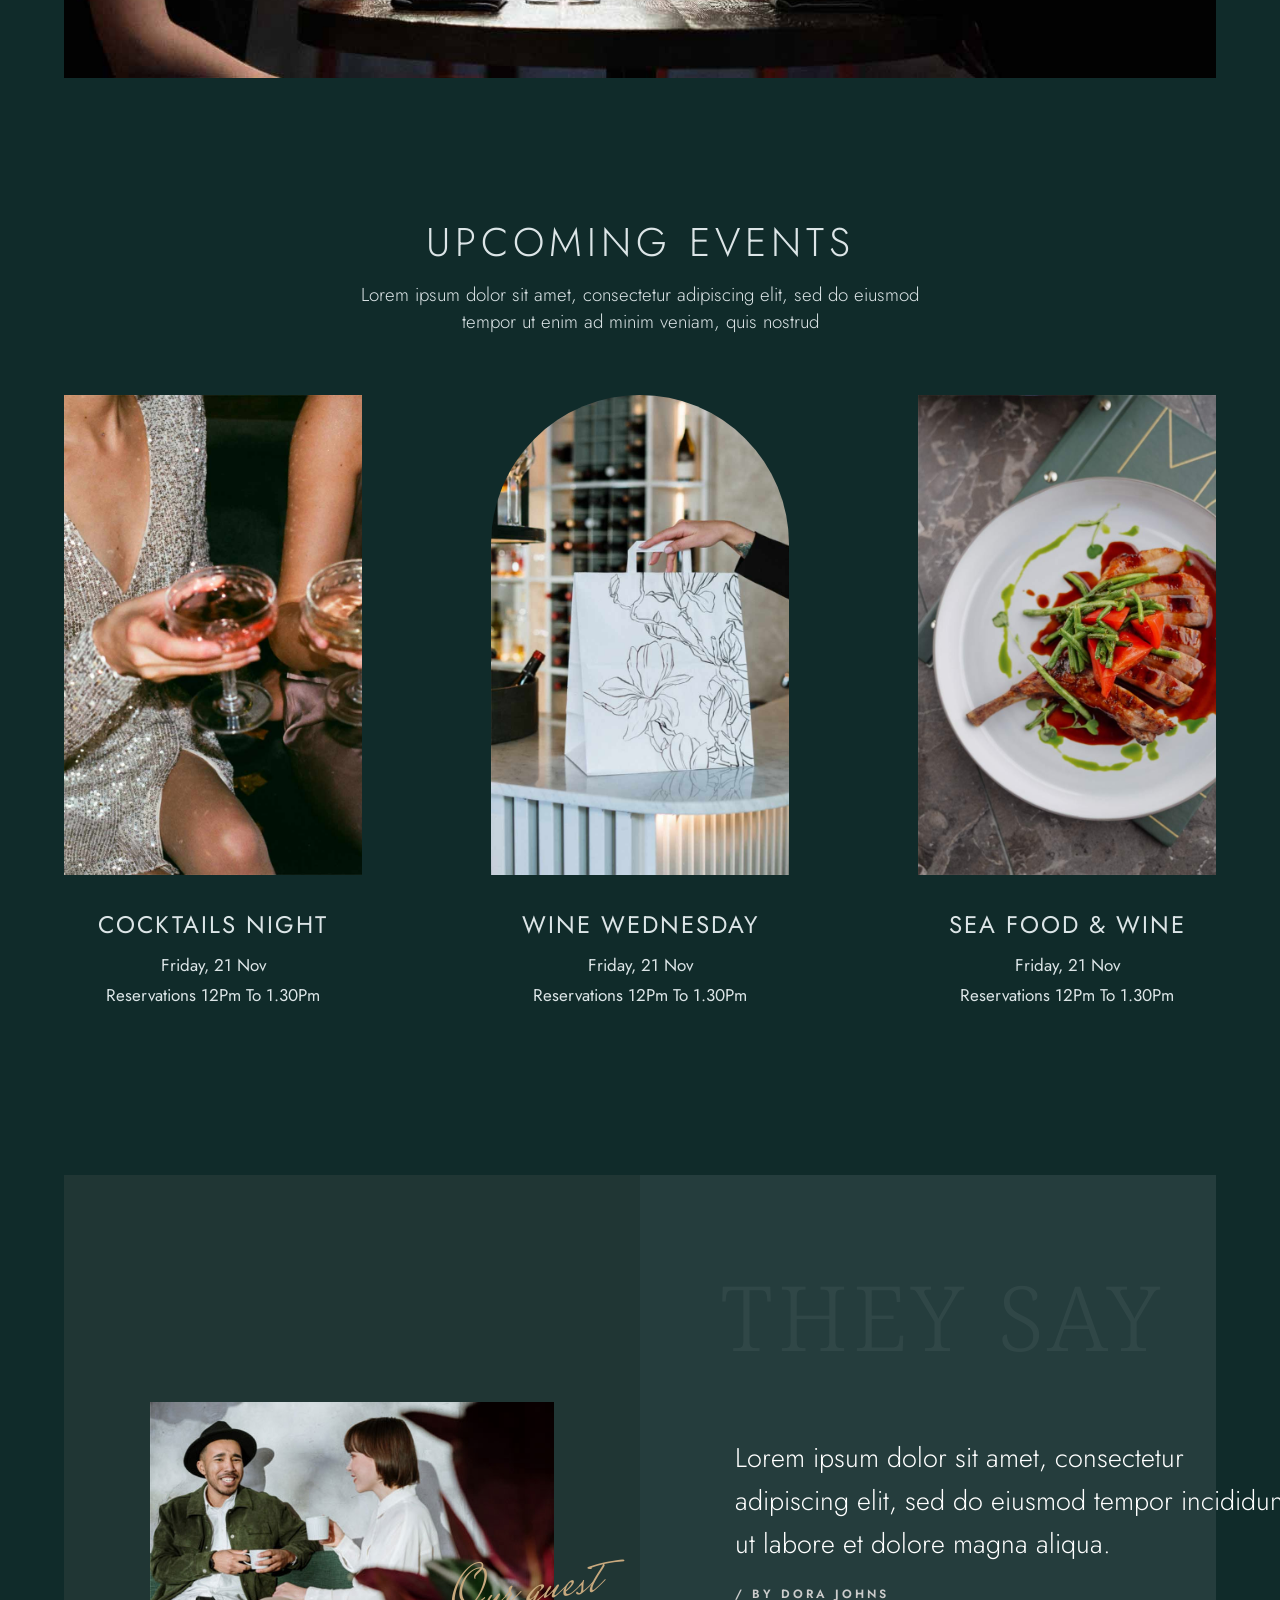
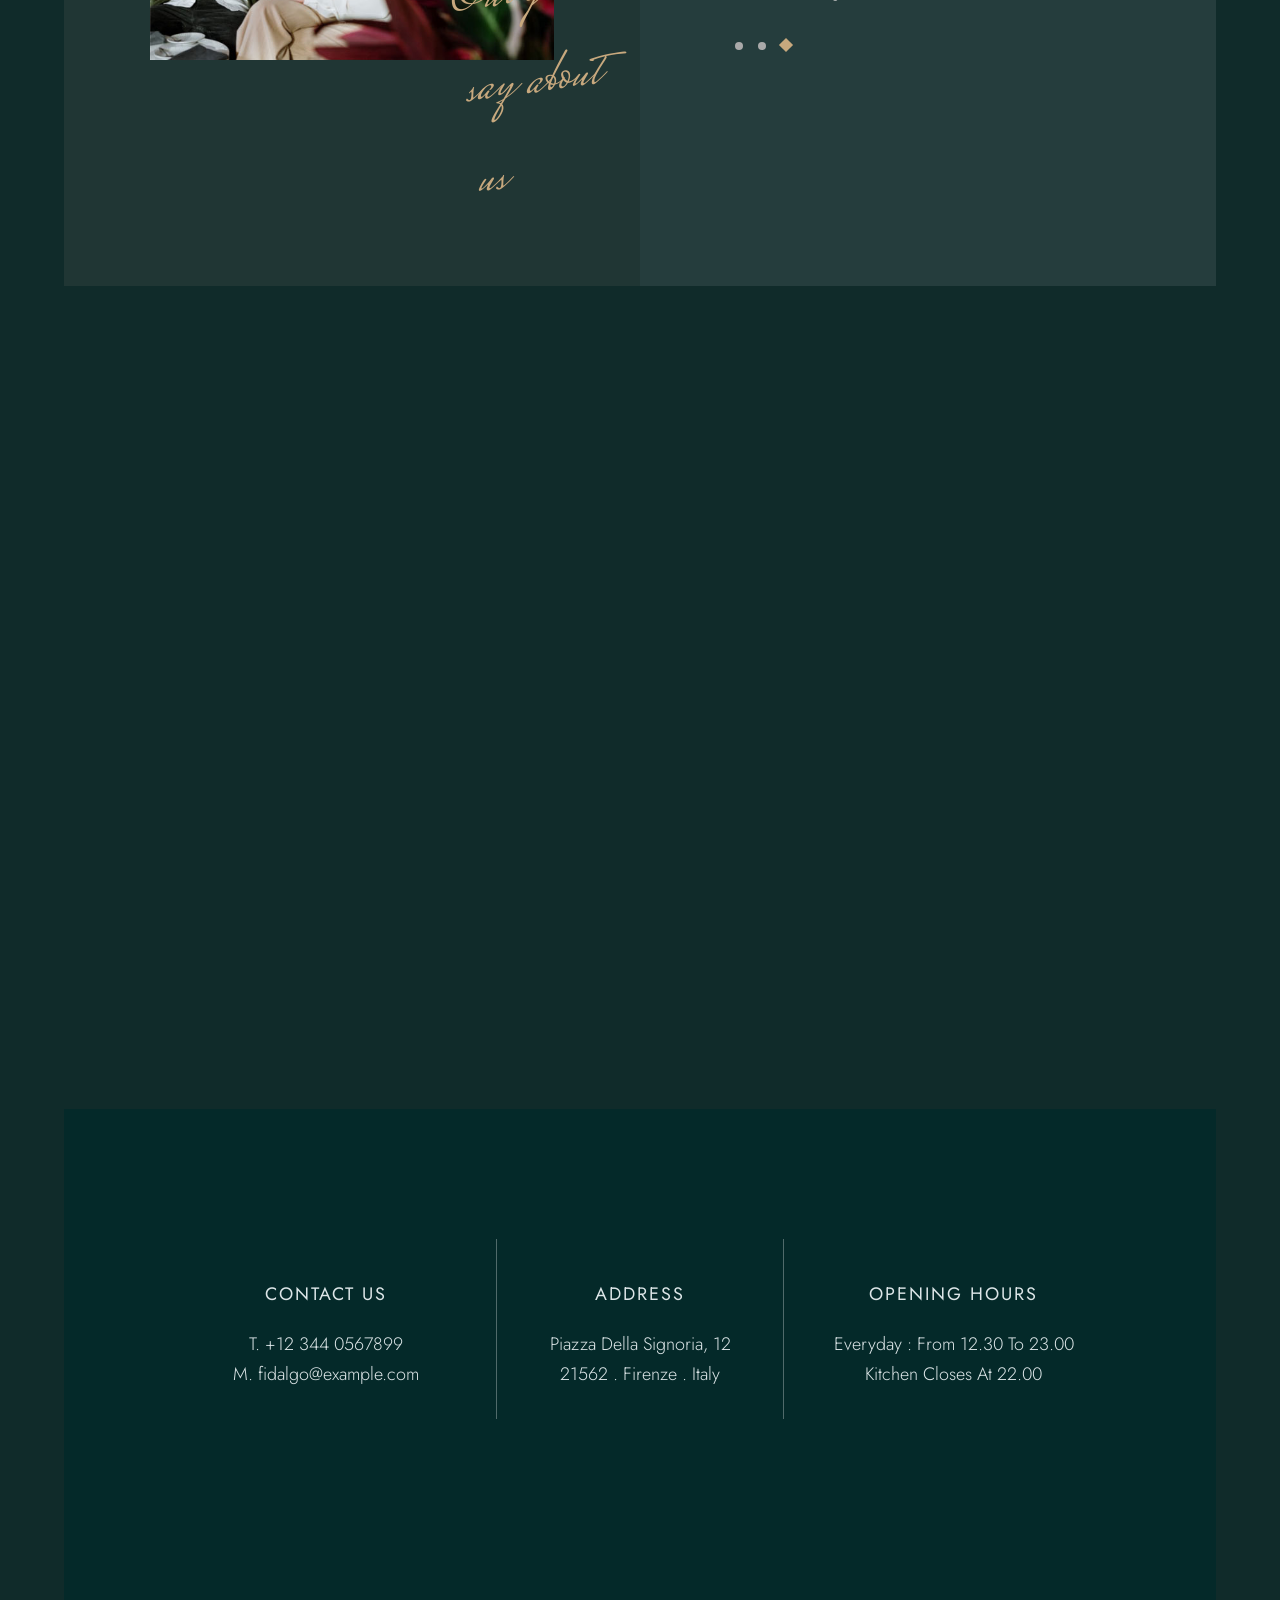
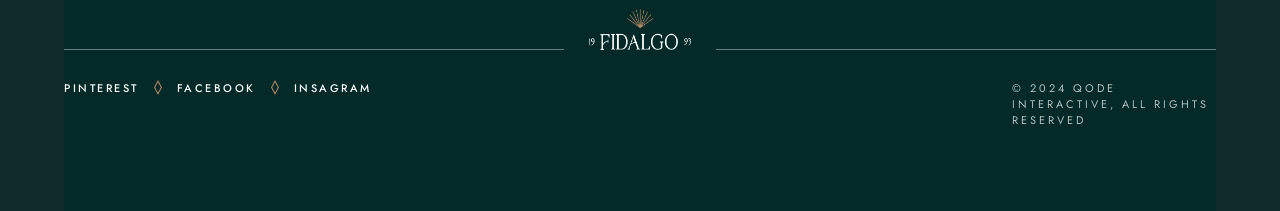
==== commit 88c5e640: "Add files via upload" ====
--- a/index.html
+++ b/index.html
@@ -12,6 +12,7 @@
    <link href="https://fonts.googleapis.com/css2?family=Allura&display=swap" rel="stylesheet">
    <link href="https://fonts.googleapis.com/css2?family=Noto+Serif:wght@100;200;300;400;500;600;700;800;900&display=swap" rel="stylesheet">
    <link href="https://fonts.googleapis.com/css2?family=Mrs+Saint+Delafield&display=swap" rel="stylesheet">
+   <link href="https://fonts.googleapis.com/css2?family=Cormorant:ital,wght@0,300;0,400;0,500;0,600;0,700;1,300;1,400;1,500;1,600;1,700&display=swap" rel="stylesheet">
     
 </head>
 <body>
@@ -82,16 +83,37 @@
 
 
 <!-- BEGINNING OF FOURTH SECTION -->
- <div class="fourth-section">
-<div class="fourth-one">
-  <p class="chef">CHEF'S</p>
-  <p .fourth-only>ONLY THE FINEST FOOD & GREAT SERVICE</p>
-  <p .forth-lorem>Lorem ipsum dolor sit amet, consectetur adipiscing elit, sed do eiusmod tempor incididunt ut labore et dolore magna aliqua. Ut enim ad minim veniam, quis nostrud exercitation ullamco laboris nisi ut aliquip ex ea commodo consequat.</p>
-</div>
-
-<div class="fourth-two"></div>
-
- </div>
+  <section class="chef-section">
+    <div class="chef-container">
+
+      <!-- LEFT -->
+      <div class="chef-text">
+        <h1 class="chef-title">CHEF’S</h1>
+
+        <h2 class="chef-heading">
+          ONLY THE FINEST FOOD <br>
+          & GREAT SERVICE
+        </h2>
+
+        <p class="chef-desc">
+          Lorem ipsum dolor sit amet, consectetur adipiscing elit, sed do eiusmod tempor incididunt ut labore et dolore magna aliqua. Ut enim ad minim veniam, quis nostrud exercitation ullamco laboris nisi ut aliquip ex ea commodo consequat.        </p>
+
+        <button class="chef-btn">READ MORE</button>
+      </div>
+
+      <!-- RIGHT -->
+      <div class="chef-image">
+        <img src="h1-img9 (1).jpg" alt="Food">
+      </div>
+
+      <!-- FLOATING IMAGE -->
+      <div class="chef-floating">
+        <img src="h1-img1-202x281.jpg" alt="Chef">
+      </div>
+
+    </div>
+  </section>
+
  <!-- ENDING OF FOURTH SECTION -->
 
 <section class="fifth-section">
--- a/styles.css
+++ b/styles.css
@@ -31,9 +31,10 @@
 }
 
 .main-div{
-    width: 100%;
-max-width: 1600px;
+    width: 90%;
+max-width: 1200px;
 min-height: 100vh;
+margin: 0 auto;
 }
 
 .heros{
@@ -41,8 +42,10 @@
     height: 100vh;
     overflow: hidden;
     margin-top: 20px;
-    margin-left: 20px;
-    margin-right: 20px;
+            width: calc(100vw - 55px); /* full width minus 20px + 20px */
+  margin-left: calc(-50vw + 50% + 28px); /* shift + add left spacing */
+  min-height: 70vh;
+  position: relative;
 }
 
 .heros-video{
@@ -218,95 +221,116 @@
 }
 
 
-.fourth-section{
-    /* display: flex; */
-    position: relative;
-    /* padding-left: 9rem; */
-    margin-top:6.5rem;
-    /* justify-content: center; */
-    /* gap: 100px; */
-    /* margin-left: 20rem; */
-}
-
-.fourth-section-a{
-    width:20%;
-    min-height: auto;
-    background-color: black;
-
-    position: absolute;
-    /* background-color: blue; */
-    /* margin-top: 38px; */
-}
-
-.fourth-section-a .chef{
-  font-size: 100px;
-  font-weight: 4;
-  font-family: 'Noto Serif', serif;
-  font-weight: 200;
-  letter-spacing: 10px;
-  opacity: 0.2;
-  /* padding-top: 40px; */
-
-}
-
-
-.fourth-section-a .great{
-   font-size: 36px;
-   /* letter-spacing: 2px; */
-   font-weight: 300;
-   letter-spacing: 3px;
-   line-height: 40px;
-   /* padding-left: 105px; */
-   margin-left: 93px;
-   /* background-color: yellow; */
-   width:90% ;
-}
-.fourth-section-a .lorem{
-   font-weight: 300;
-   margin-top: 21px;
-   line-height: 30px;
-   /* padding-left: 70px; */
-   margin-left: 93px;
-   /* background-color: green; */
-   width:298px ;
-
-}
-
-.fourth-section-a .read-more{
-    background: none;
-  height: 6.8vh;
-    width: 65%;
-    border: 1px solid burlywood;
-    cursor: pointer;
-    margin-top: 25px;
-    margin-left: 93px;
-}
-.fourth-section-b{
-    margin-left: 21rem;
-}
-
-.fourth-section-b .image-a{
-   /* display: flex; */
-   position: absolute;
-   margin-top: 230px;
-   margin-left: -115px;
-   /* background-color: blue; */
-}
-
-.fourth-section-b .image-b{
-     /* flex-shrink: 0; */
-     width: 76%;
-
-}
-.image-b {
-     flex-shrink: 0; 
-    
-}
-.image-b img{
-    /* width: 100%; */
-    height: auto;
-
-}
+    .chef-section {
+      /* background: #0e2f2d; */
+      padding: 80px 20px;
+         width: calc(100vw - 55px); /* full width minus 20px + 20px */
+  margin-left: calc(-50vw + 50% + 28px); /* shift + add left spacing */
+  min-height: 70vh;
+  position: relative;
+    }
+
+    /* MAIN CONTAINER (IMPORTANT 🔥) */
+    .chef-container {
+      max-width: 1200px;
+      min-height: 70vh;
+      margin: 0 auto;
+      display: flex;
+      align-items: center;
+      justify-content: space-between;
+      gap: 40px;
+      position: relative;
+    }
+
+    /* LEFT TEXT */
+    .chef-text {
+      flex: 1;
+      color: #fff;
+    }
+
+    .chef-title {
+      font-family: 'Cormorant', serif;
+      /* margin-left: -5rem; */
+      font-size: 100px;
+      font-weight: 300;
+      opacity: 0.1;
+      /* margin-bottom: -20px; */
+    }
+
+    .chef-heading {
+      font-size: 32px;
+        font-family: 'Jost', sans-serif;
+      letter-spacing: 4px;
+      font-weight: 300;
+      margin-bottom: 20px;
+      margin-left: 2rem;
+      width: 45%;
+    }
+
+    .chef-desc {
+      font-size: 16px;
+      line-height: 1.7;
+      margin-bottom: 30px;
+      max-width: 50%;
+      margin-left: 2rem;
+      color: #ccc;
+    }
+
+    .chef-btn {
+      padding: 12px 30px;
+      margin-left: 2rem;
+      border: 1px solid #c9a96e;
+      background: transparent;
+      color: #fff;
+      cursor: pointer;
+    }
+
+    /* RIGHT IMAGE */
+    .chef-image {
+      flex: 1;
+    }
+
+    .chef-image img {
+      width: 100%;
+           min-height: 100vh;
+      display: block;
+    }
+
+    /* FLOATING IMAGE */
+    .chef-floating {
+      position: absolute;
+      top: 50%;
+      left: 50%;
+      transform: translate(-30%, -50%);
+    }
+
+    .chef-floating img {
+      width: 200px;
+      height: auto;
+      box-shadow: 0 10px 30px rgba(0,0,0,0.4);
+    }
+
+    /* RESPONSIVE 🔥 */
+    @media (max-width: 900px) {
+      .chef-container {
+        flex-direction: column;
+        text-align: center;
+      }
+
+      .chef-floating {
+        position: static;
+        transform: none;
+        margin-top: 20px;
+      }
+
+      .chef-title {
+        font-size: 50px;
+      }
+
+      .chef-heading {
+        font-size: 24px;
+      }
+    }
 
 
 
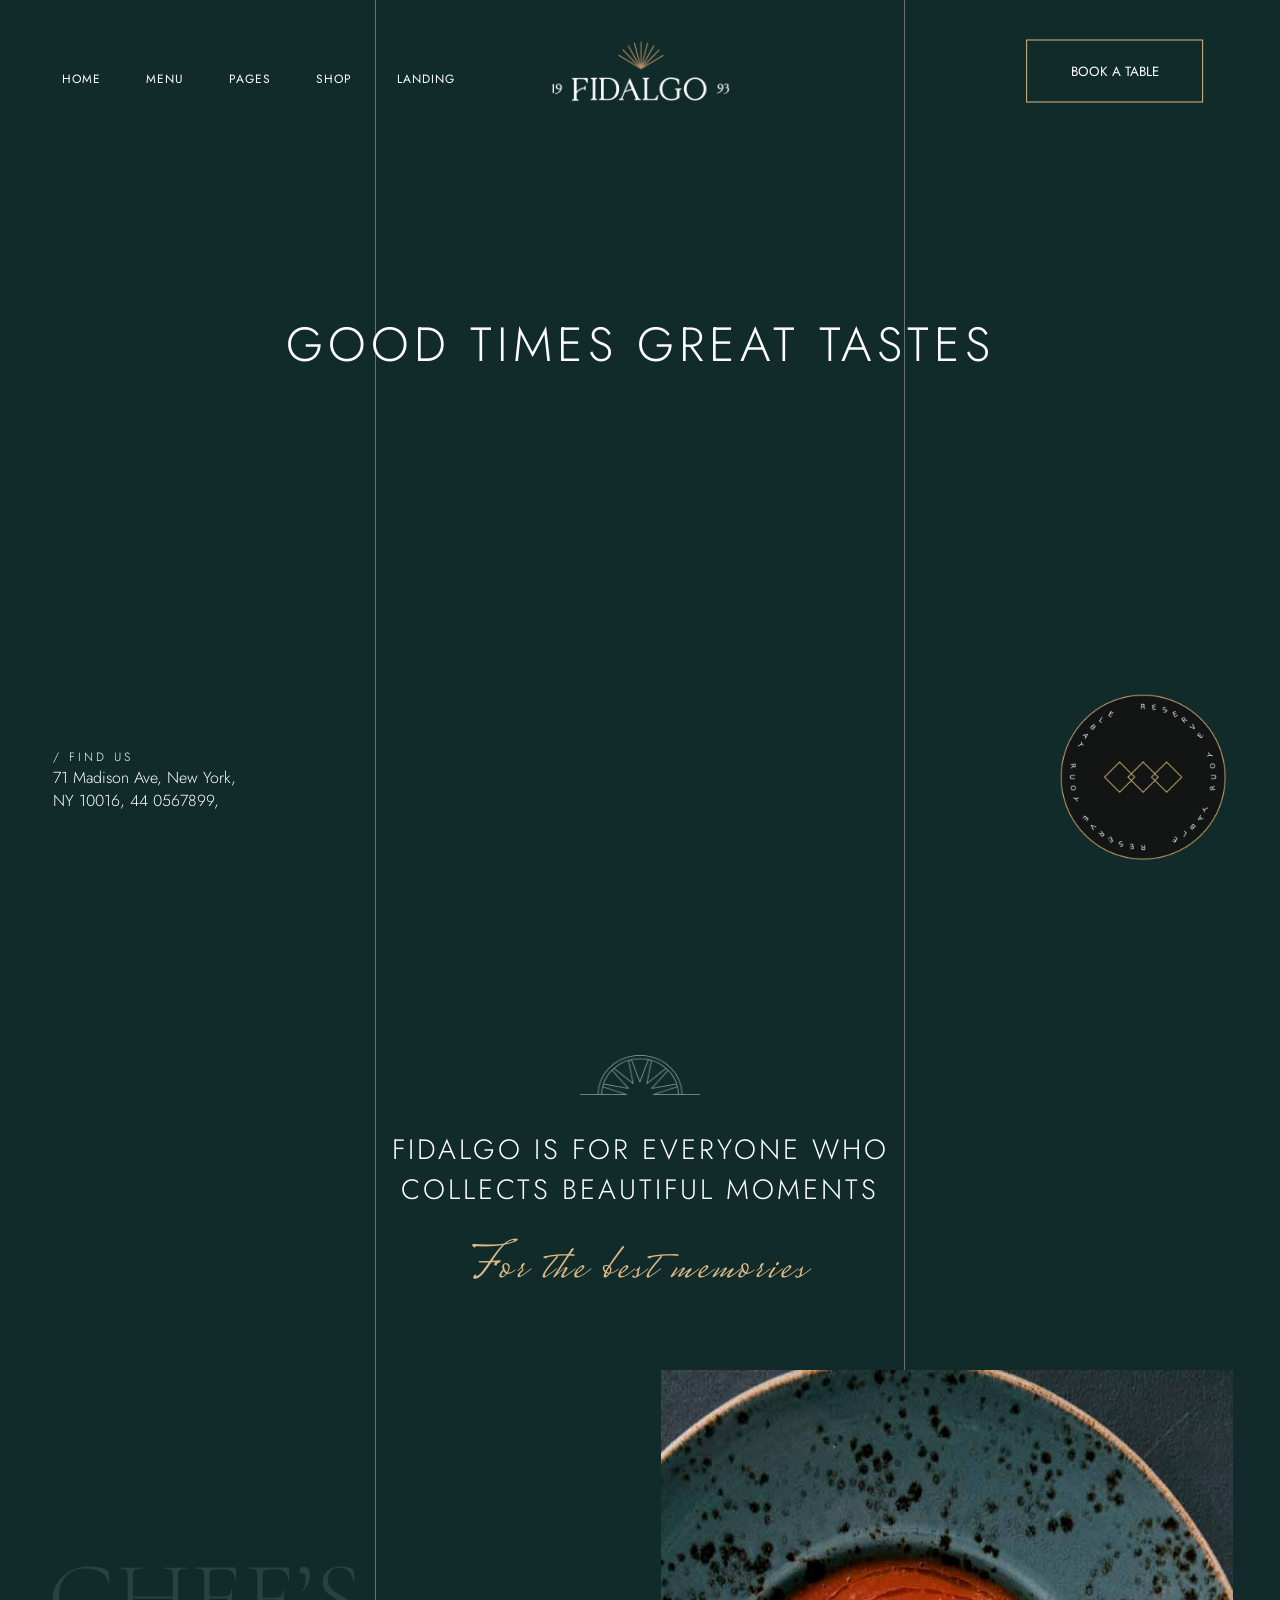
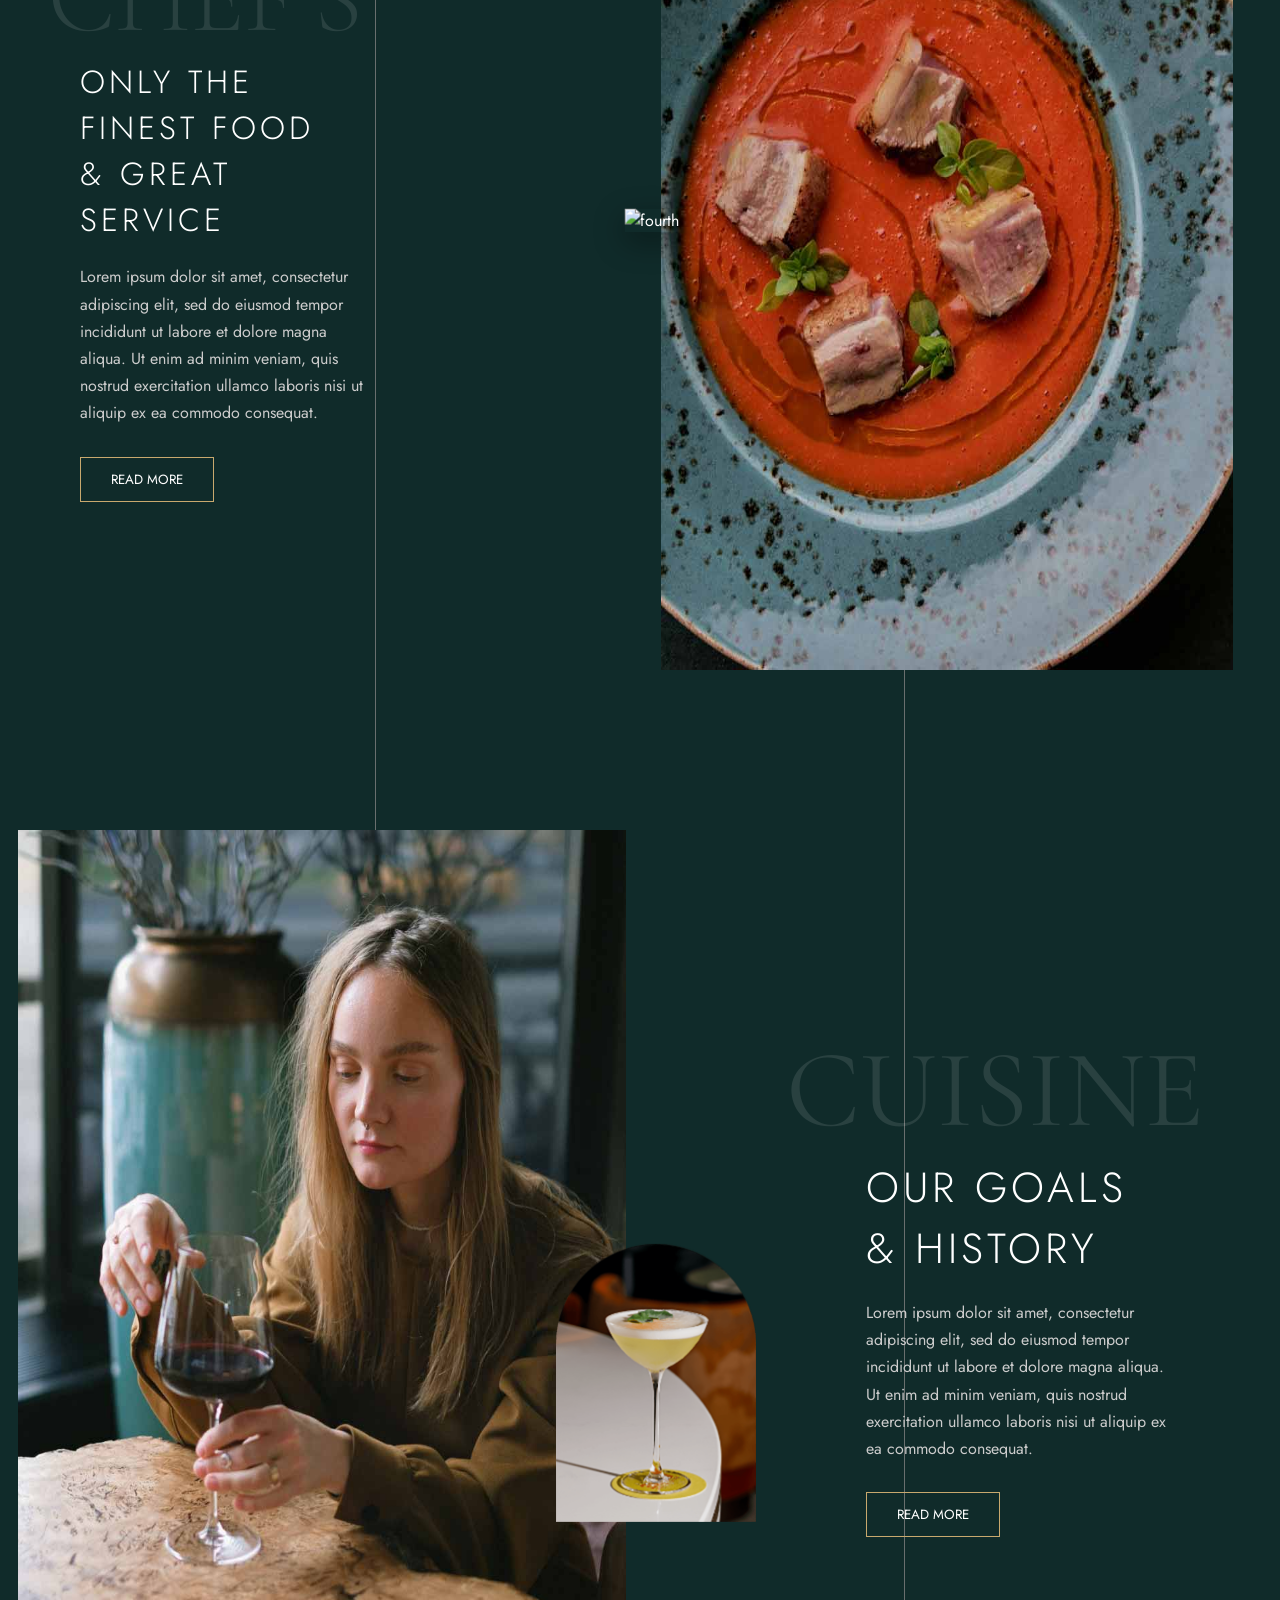
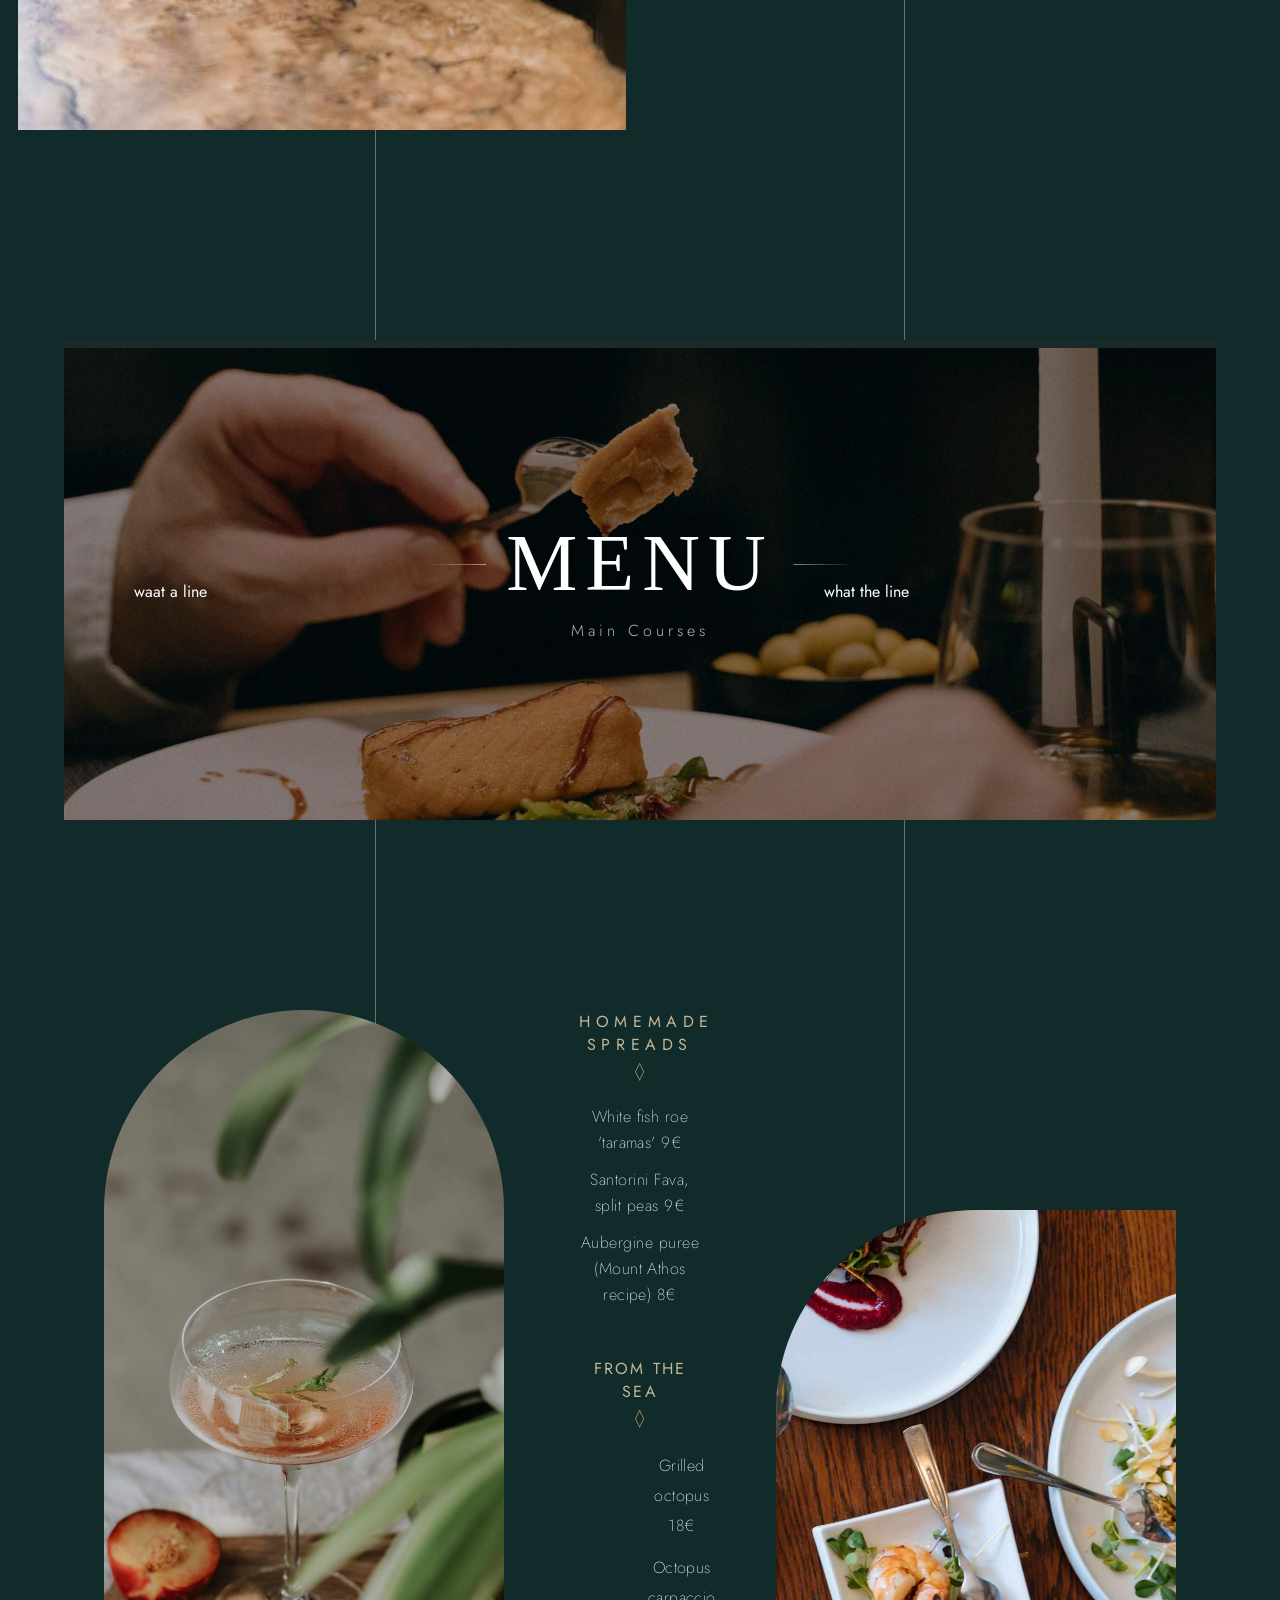
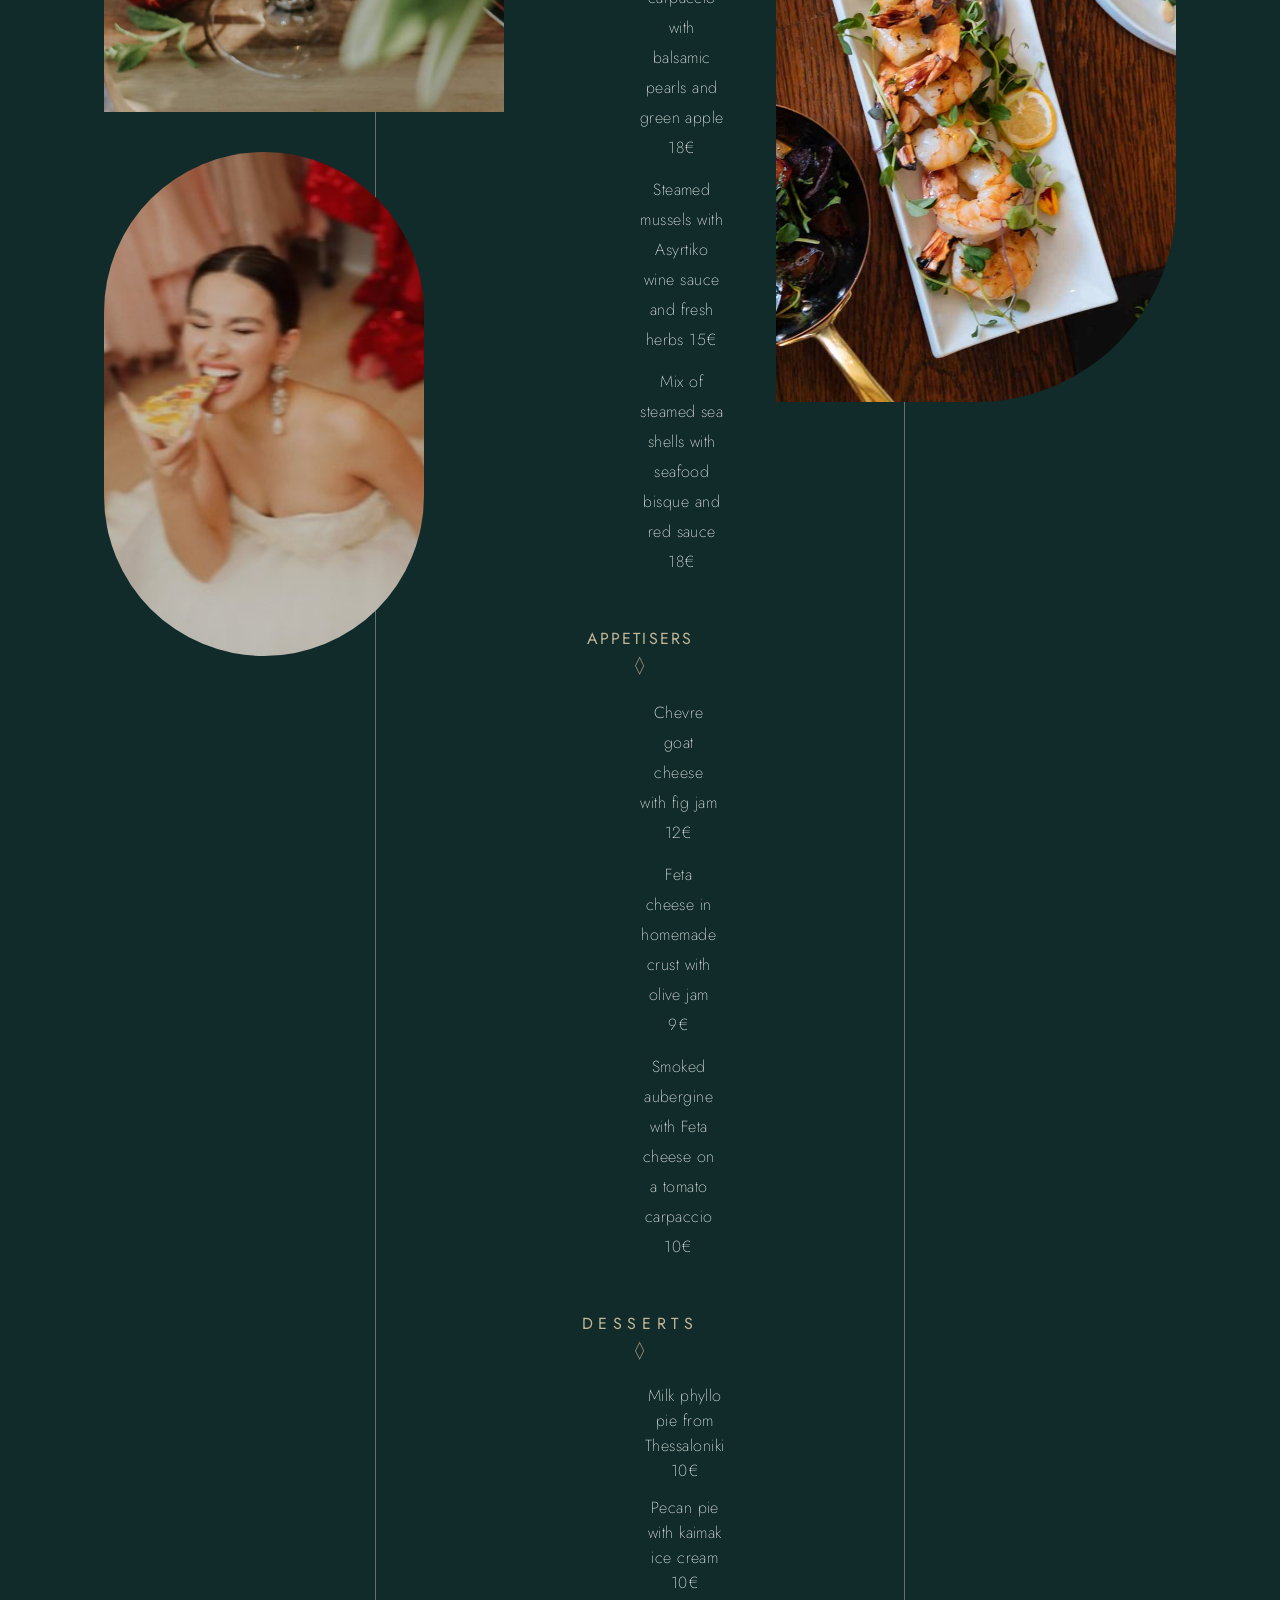
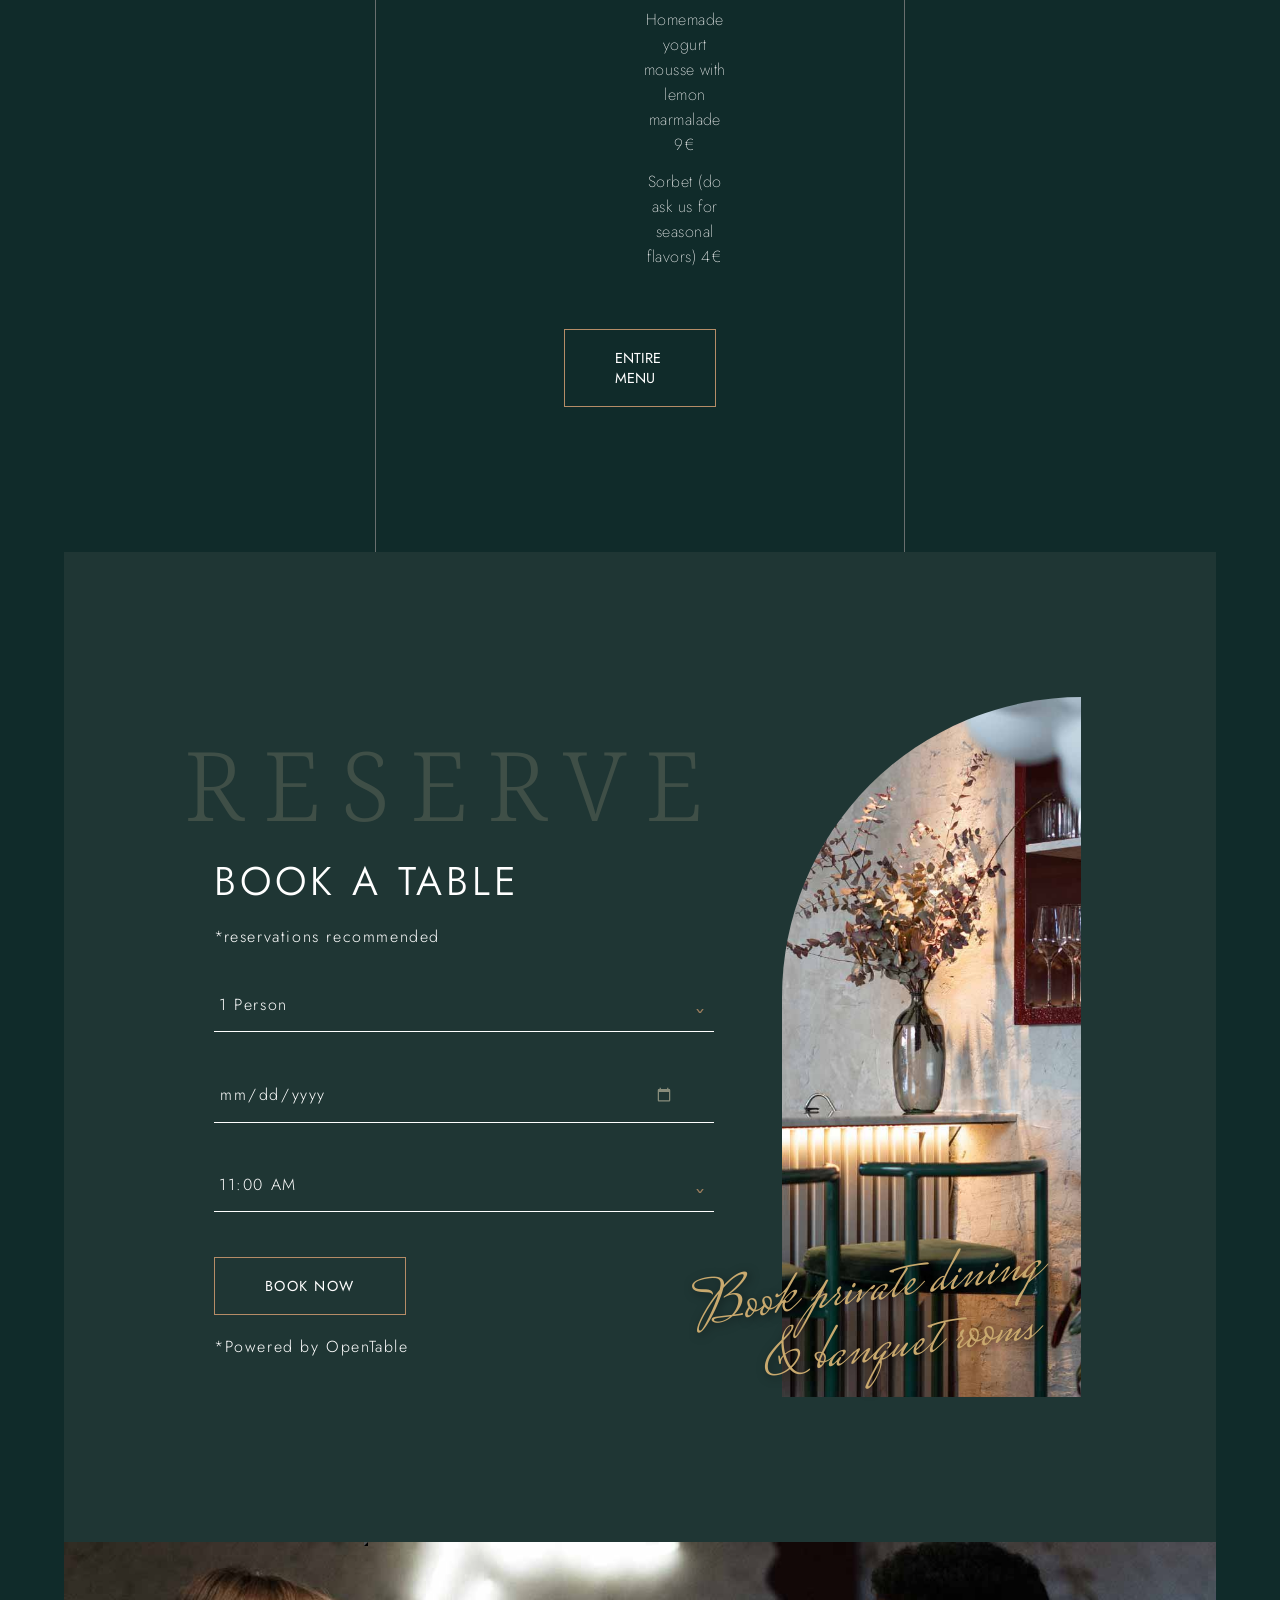
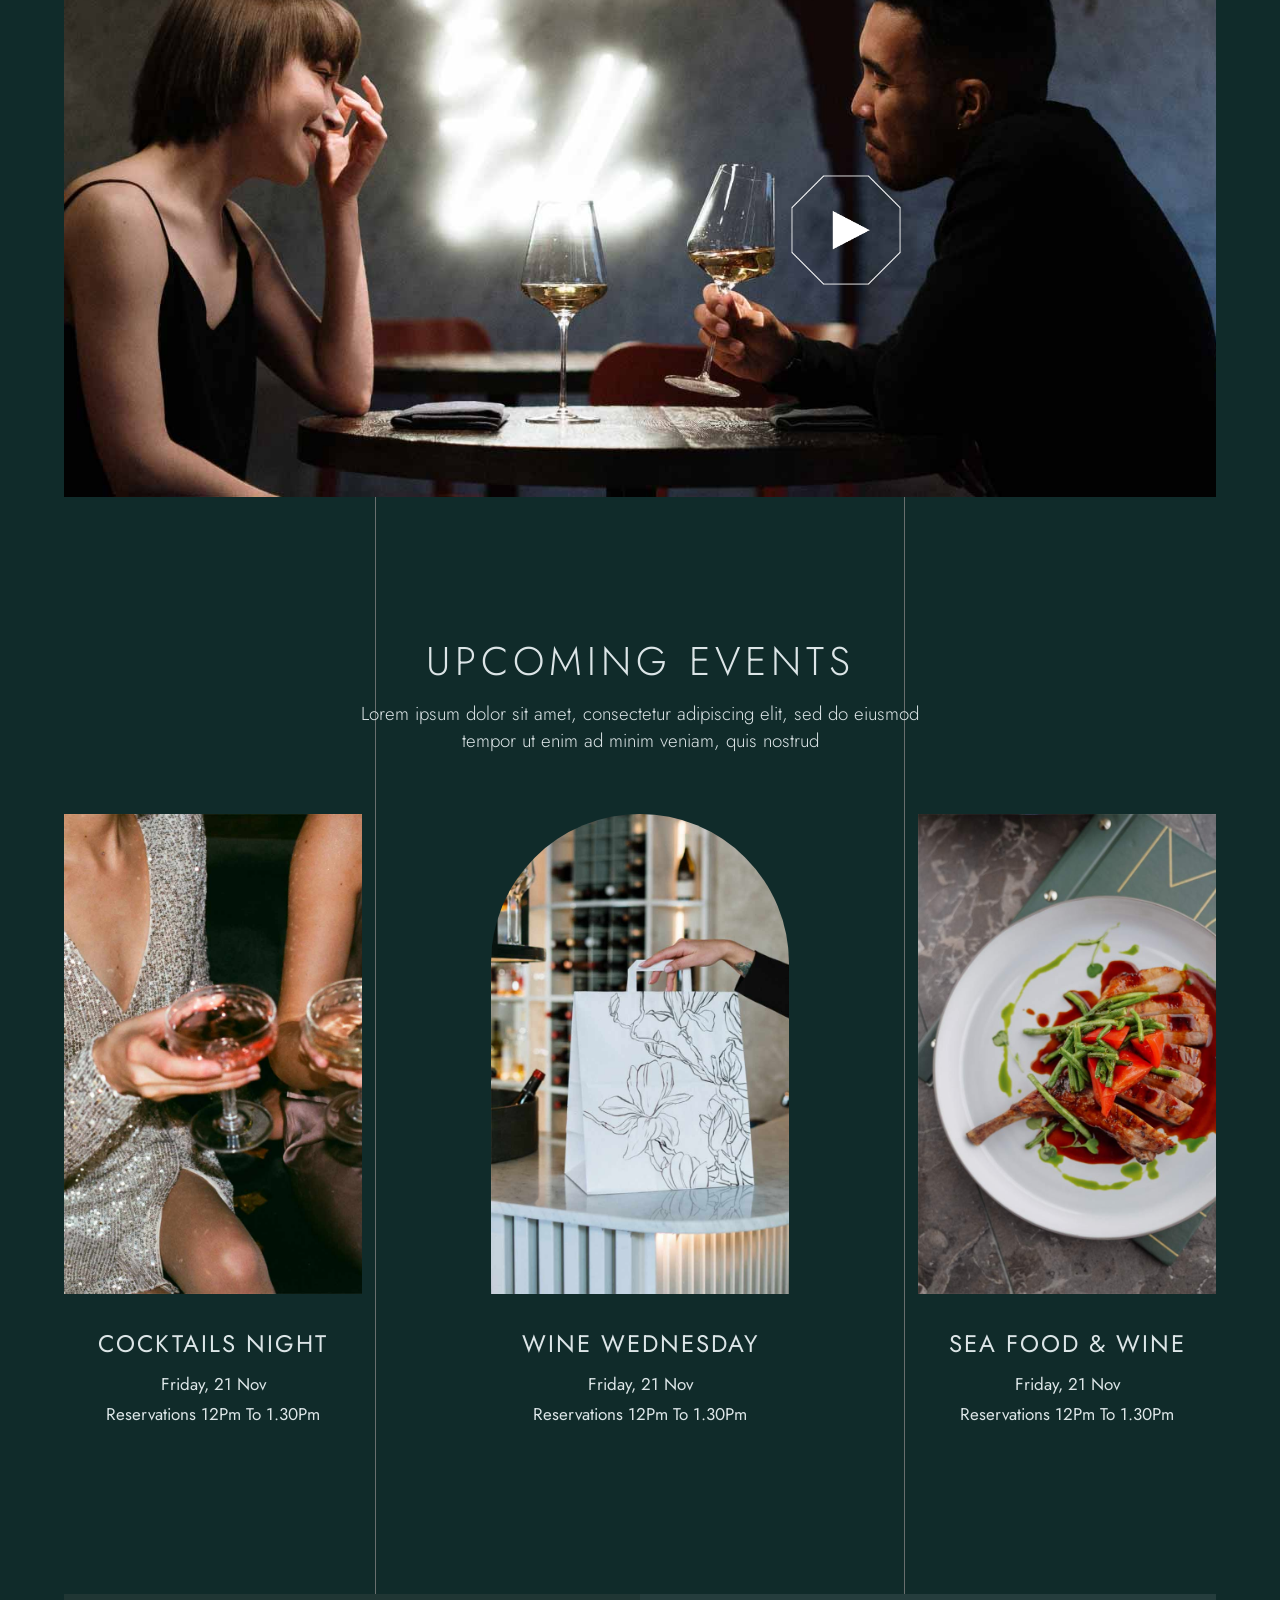
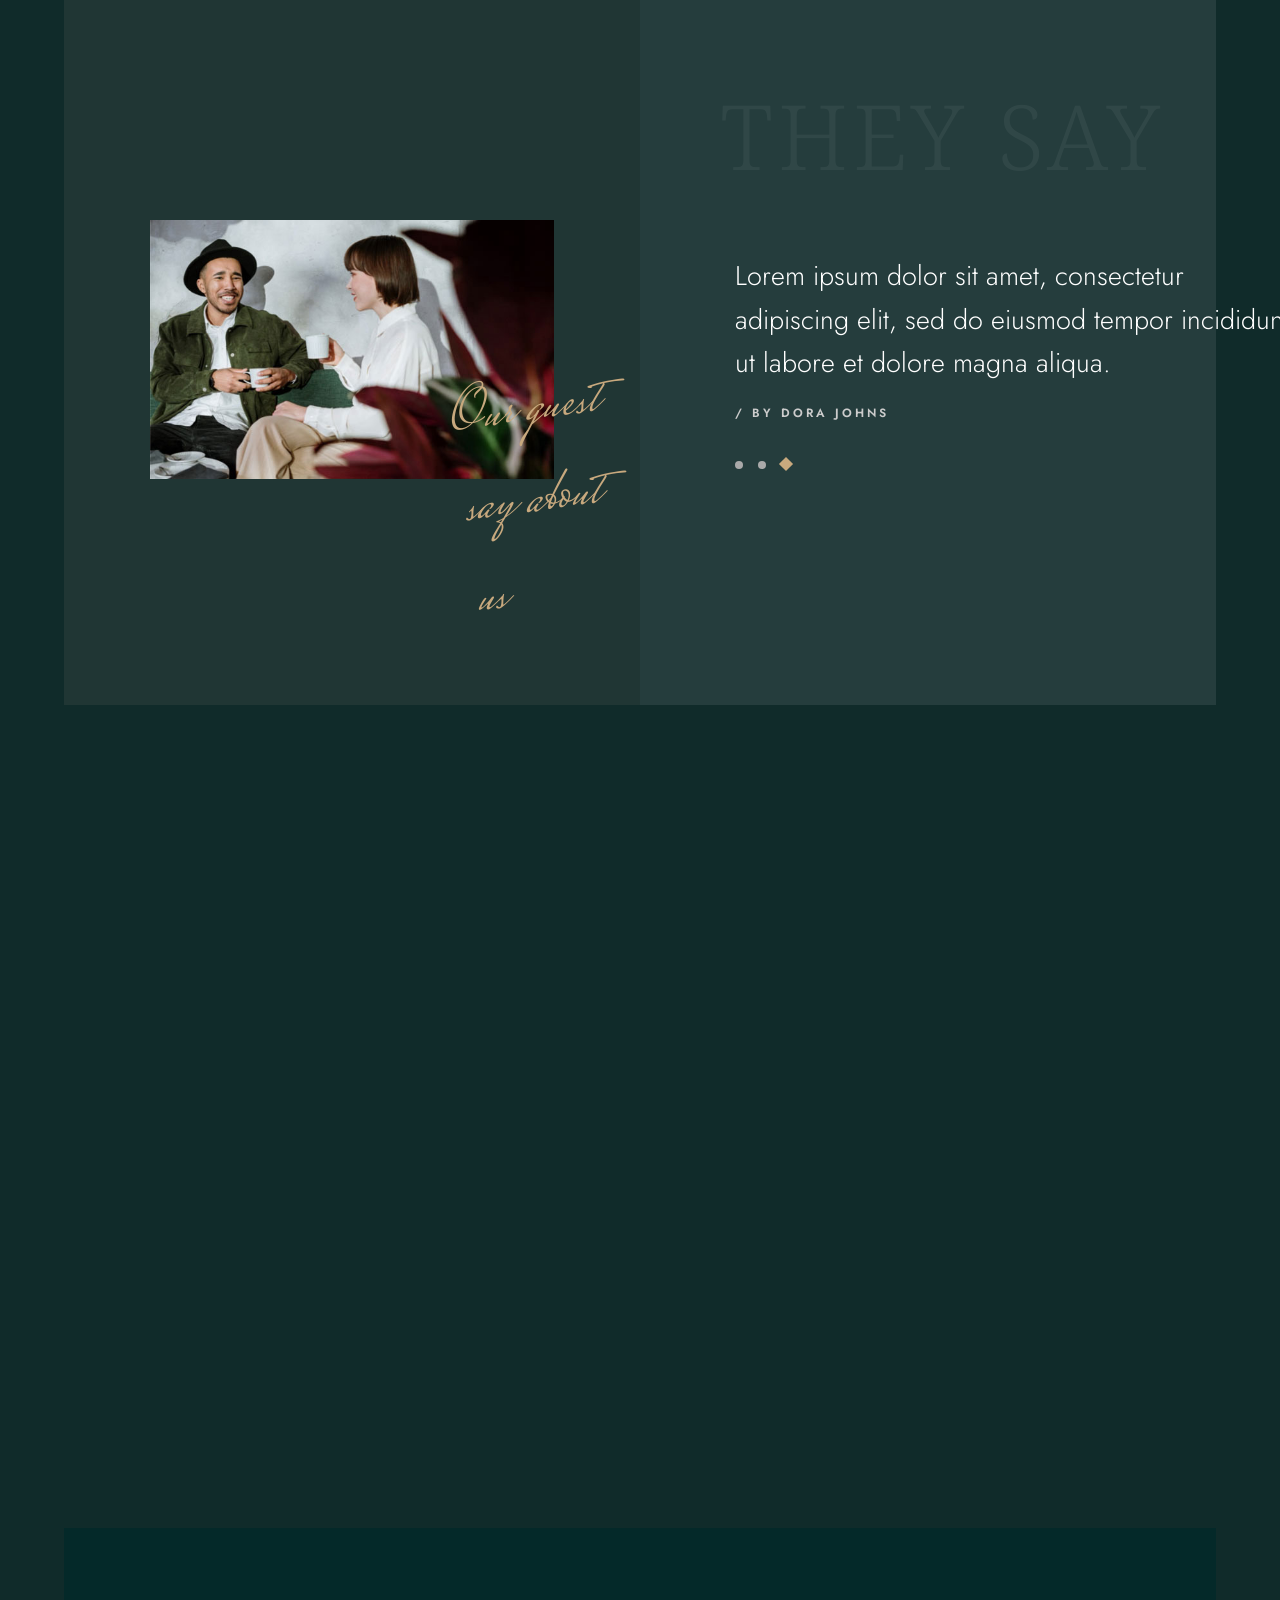
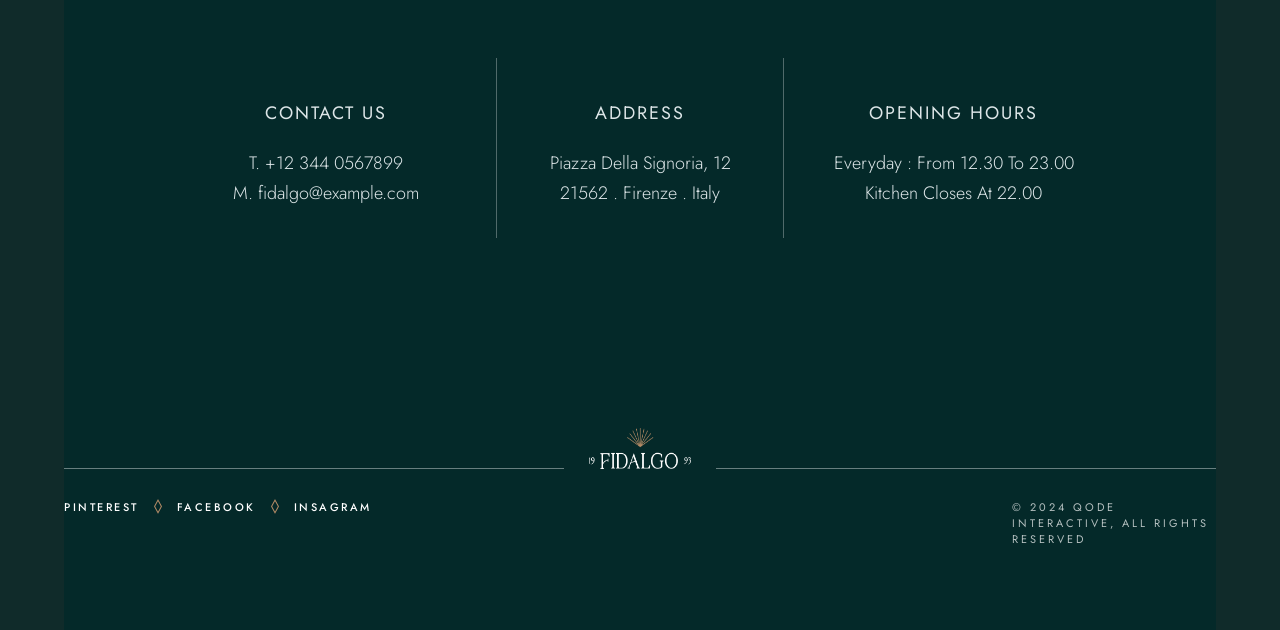
==== commit 6ab1a5a7: "Add files via upload" ====
--- a/index.html
+++ b/index.html
@@ -83,32 +83,32 @@
 
 
 <!-- BEGINNING OF FOURTH SECTION -->
-  <section class="chef-section">
-    <div class="chef-container">
+  <section class="fourth-section">
+    <div class="fourth-container">
 
       <!-- LEFT -->
-      <div class="chef-text">
-        <h1 class="chef-title">CHEF’S</h1>
-
-        <h2 class="chef-heading">
+      <div class="fourth-text">
+        <h1 class="fourth-title">CHEF’S</h1>
+
+        <h2 class="fourth-heading">
           ONLY THE FINEST FOOD <br>
           & GREAT SERVICE
         </h2>
 
-        <p class="chef-desc">
+        <p class="fourth-desc">
           Lorem ipsum dolor sit amet, consectetur adipiscing elit, sed do eiusmod tempor incididunt ut labore et dolore magna aliqua. Ut enim ad minim veniam, quis nostrud exercitation ullamco laboris nisi ut aliquip ex ea commodo consequat.        </p>
 
-        <button class="chef-btn">READ MORE</button>
+        <button class="fourth-btn">READ MORE</button>
       </div>
 
       <!-- RIGHT -->
-      <div class="chef-image">
+      <div class="fourth-image">
         <img src="h1-img9 (1).jpg" alt="Food">
       </div>
 
       <!-- FLOATING IMAGE -->
-      <div class="chef-floating">
-        <img src="h1-img1-202x281.jpg" alt="Chef">
+      <div class="fourth-floating">
+        <img src="h1-img1-202x281.jpg" alt="fourth">
       </div>
 
     </div>
@@ -116,21 +116,41 @@
 
  <!-- ENDING OF FOURTH SECTION -->
 
+
+ <!-- BEGINNIG OF FIFTH SECTION -->
 <section class="fifth-section">
-
-
-    <div class="fifth-section-b">
-        <img src="h1-img10-202x281.png" alt="" class="image-c">
-<img src="h1-img7.jpg" alt="" class="image-d">
-    </div>
-
-<div class="fifth-section-a">
-<p class="chef">CUISINE</p>
-<p class="great">OUR GOALS & HISTORY</p>
-<p class="lorem">Lorem ipsum dolor sit amet, consectetur adipiscing elit, sed do eiusmod tempor incididunt ut labore et dolore magna aliqua. Ut enim ad minim veniam, quis nostrud exercitation ullamco laboris nisi ut aliquip ex ea commodo consequat.</p>
-   <button class="read-more">READ MORE</button>
-</div>
-</section>
+    <div class="fifth-container">
+
+ <!-- LEFT-->
+      <div class="fifth-image">
+        <img src="h1-img7.jpg" alt="Food">
+      </div>
+
+      <!-- FLOATING IMAGE -->
+      <div class="fifth-floating">
+        <img src="h1-img10-202x281.png" alt="fifth">
+      </div>
+
+      <!-- RIGHT -->
+      <div class="fifth-text">
+        <h1 class="fifth-title">CUISINE</h1>
+
+        <h2 class="fifth-heading">
+          OUR GOALS <br>
+         & HISTORY
+        </h2>
+
+        <p class="fifth-desc">
+          Lorem ipsum dolor sit amet, consectetur adipiscing elit, sed do eiusmod tempor incididunt ut labore et dolore magna aliqua. Ut enim ad minim veniam, quis nostrud exercitation ullamco laboris nisi ut aliquip ex ea commodo consequat.        </p>
+
+        <button class="fifth-btn">READ MORE</button>
+      </div>
+
+     
+
+    </div>
+  </section>
+<!-- ENDING OF FIFTH SECTION -->
 
 <!-- COMPLEX AREA -->
  <!-- ============================
--- a/styles.css
+++ b/styles.css
@@ -219,9 +219,11 @@
 
     color: burlywood;
 }
-
-
-    .chef-section {
+/*ENDING OF THIRD SECTION */
+
+/* BEGINNING OF FOURTH SECTIN */
+
+    .fourth-section {
       /* background: #0e2f2d; */
       padding: 80px 20px;
          width: calc(100vw - 55px); /* full width minus 20px + 20px */
@@ -231,7 +233,7 @@
     }
 
     /* MAIN CONTAINER (IMPORTANT 🔥) */
-    .chef-container {
+    .fourth-container {
       max-width: 1200px;
       min-height: 70vh;
       margin: 0 auto;
@@ -243,12 +245,12 @@
     }
 
     /* LEFT TEXT */
-    .chef-text {
+    .fourth-text {
       flex: 1;
       color: #fff;
     }
 
-    .chef-title {
+    .fourth-title {
       font-family: 'Cormorant', serif;
       /* margin-left: -5rem; */
       font-size: 100px;
@@ -257,7 +259,7 @@
       /* margin-bottom: -20px; */
     }
 
-    .chef-heading {
+    .fourth-heading {
       font-size: 32px;
         font-family: 'Jost', sans-serif;
       letter-spacing: 4px;
@@ -267,7 +269,7 @@
       width: 45%;
     }
 
-    .chef-desc {
+    .fourth-desc {
       font-size: 16px;
       line-height: 1.7;
       margin-bottom: 30px;
@@ -276,7 +278,7 @@
       color: #ccc;
     }
 
-    .chef-btn {
+    .fourth-btn {
       padding: 12px 30px;
       margin-left: 2rem;
       border: 1px solid #c9a96e;
@@ -286,25 +288,25 @@
     }
 
     /* RIGHT IMAGE */
-    .chef-image {
+    .fourth-image {
       flex: 1;
     }
 
-    .chef-image img {
+    .fourth-image img {
       width: 100%;
            min-height: 100vh;
       display: block;
     }
 
     /* FLOATING IMAGE */
-    .chef-floating {
+    .fourth-floating {
       position: absolute;
       top: 50%;
       left: 50%;
       transform: translate(-30%, -50%);
     }
 
-    .chef-floating img {
+    .fourth-floating img {
       width: 200px;
       height: auto;
       box-shadow: 0 10px 30px rgba(0,0,0,0.4);
@@ -312,115 +314,146 @@
 
     /* RESPONSIVE 🔥 */
     @media (max-width: 900px) {
-      .chef-container {
+      .fourth-container {
         flex-direction: column;
         text-align: center;
       }
 
-      .chef-floating {
+      .fourth-floating {
         position: static;
         transform: none;
         margin-top: 20px;
       }
 
-      .chef-title {
+      .fourth-title {
         font-size: 50px;
       }
 
-      .chef-heading {
+      .fourth-heading {
         font-size: 24px;
       }
     }
-
-
-
-.fifth-section{
-    display: flex;
-    padding-left: 9rem;
-    margin-top:100rem;
-    /* justify-content: center; */
-    /* gap: 100px; */
-    /* margin-left: 20rem; */
-}
-
-.fifth-section-a{
-    width:20%;
-    margin-top: 90px;
-
-}
-
-.fifth-section-a .chef{
-  font-size: 100px;
-  font-weight: 4;
-  font-family: 'Noto Serif', serif;
-  font-weight: 200;
-  letter-spacing: 10px;
-  opacity: 0.2;
-  margin-left: -10rem;
-  /* padding-top: 40px; */
-
-}
-
-
-
-.fifth-section-a .great{
-   font-size: 36px;
-   /* letter-spacing: 2px; */
-   font-weight: 300;
-   letter-spacing: 3px;
-   line-height: 40px;
-   /* padding-left: 105px; */
-   margin-left: -50px;
-   /* background-color: yellow; */
-   width:90% ;
-}
-.fifth-section-a .lorem{
-   font-weight: 200;
-   margin-top: 21px;
-   line-height: 30px;
-   /* padding-left: 70px; */
-      margin-left: -50px;
-   /* background-color: green; */
-   width:298px ;
-
-}
-
-.fifth-section-a .read-more{
-    background: none;
-  height: 6.8vh;
-    width: 65%;
-    border: 1px solid burlywood;
-    cursor: pointer;
-    margin-top: 25px;
-      margin-left: -50px;
-
-}
-.fifth-section-b{
-    margin-left: 4.7rem;
-}
-
-.fifth-section-b .image-c{
-   /* display: flex; */
-   position: absolute;
-   margin-top: 300px;
-   margin-left: 30rem;
-   /* background-color: blue; */
-}
-
-.fifth-section-b .image-d{
-     /* flex-shrink: 0; */
-     width: 68%;
-
-}
-.image-d {
-     flex-shrink: 0; 
-    
-}
-.image-d img{
-    /* width: 100%; */
-    height: auto;
-
-}
+/* ENDING OF FOURTH SECTION */
+
+/* BEGINNING OF FIFTH SECTION */
+    .fifth-section {
+      /* background: #0e2f2d; */
+      padding: 80px 20px;
+         width: calc(100vw - 55px); /* full width minus 20px + 20px */
+  margin-left: calc(-50vw + 50% + 28px); /* shift + add left spacing */
+      /* background-color: green; */
+  min-height: 70vh;
+  position: relative;
+    }
+
+    /* MAIN CONTAINER (IMPORTA`NT 🔥) */
+    .fifth-container {
+      max-width: 1200px;
+      min-height: 70vh;
+      margin: 0 auto;
+      display: flex;
+      align-items: center;
+      justify-content: space-between;
+      /* gap: 120px; */
+      /* position: relative; */
+    }
+
+    /* LEFT TEXT */
+    .fifth-text {
+      flex: 1;
+      color: #fff;
+      /* margin-left: 5rem; */
+    }
+
+    .fifth-title {
+      font-family: 'Cormorant', serif;
+      margin-left: 10rem;
+      /* margin-top: 10rem; */
+      /* margin-left: -5rem; */
+      font-size: 110px;
+      font-weight: 400;
+      opacity: 0.1;
+      /* margin-bottom: -20px; */
+    }
+
+    .fifth-heading {
+      font-size: 42px;
+        font-family: 'Jost', sans-serif;
+      letter-spacing: 4px;
+      margin-left: 15rem;
+      font-weight: 300;
+      margin-bottom: 20px;
+      /* padding-left: 10rem; */
+      width: 45%;
+    }
+
+    .fifth-desc {
+      font-size: 16px;
+      line-height: 1.7;
+      margin-bottom: 30px;
+      max-width: 50%;
+            margin-left: 15rem;
+
+      color: #ccc;
+    }
+
+    .fifth-btn {
+      padding: 12px 30px;
+      margin-left: 15rem;
+      border: 1px solid #c9a96e;
+      background: transparent;
+      color: #fff;
+      cursor: pointer;
+    }
+
+    /* RIGHT IMAGE */
+    .fifth-image {
+      flex: 1;
+      margin-left: -30px;
+      /* padding-left: 10rem; */
+    }
+
+    .fifth-image img {
+      width: 100%;
+           min-height: 100vh;
+      display: block;
+    }
+
+    /* FLOATING IMAGE */
+    .fifth-floating {
+      position: absolute;
+      top: 60%;
+      left: 48%;
+      transform: translate(-30%, -50%);
+    }
+
+    .fifth-floating img {
+      width: 200px;
+      height: auto;
+      /* box-shadow: 0 10px 30px rgba(0,0,0,0.4); */
+    }
+
+    /* RESPONSIVE 🔥 */
+    @media (max-width: 900px) {
+      .fifth-container {
+        flex-direction: column;
+        text-align: center;
+      }
+
+      .fifth-floating {
+        position: static;
+        transform: none;
+        margin-top: 20px;
+      }
+
+      .fifth-title {
+        font-size: 50px;
+      }
+
+      .fifth-heading {
+        font-size: 24px;
+      }
+    }
 
 
 /* COMPLEX AREA */
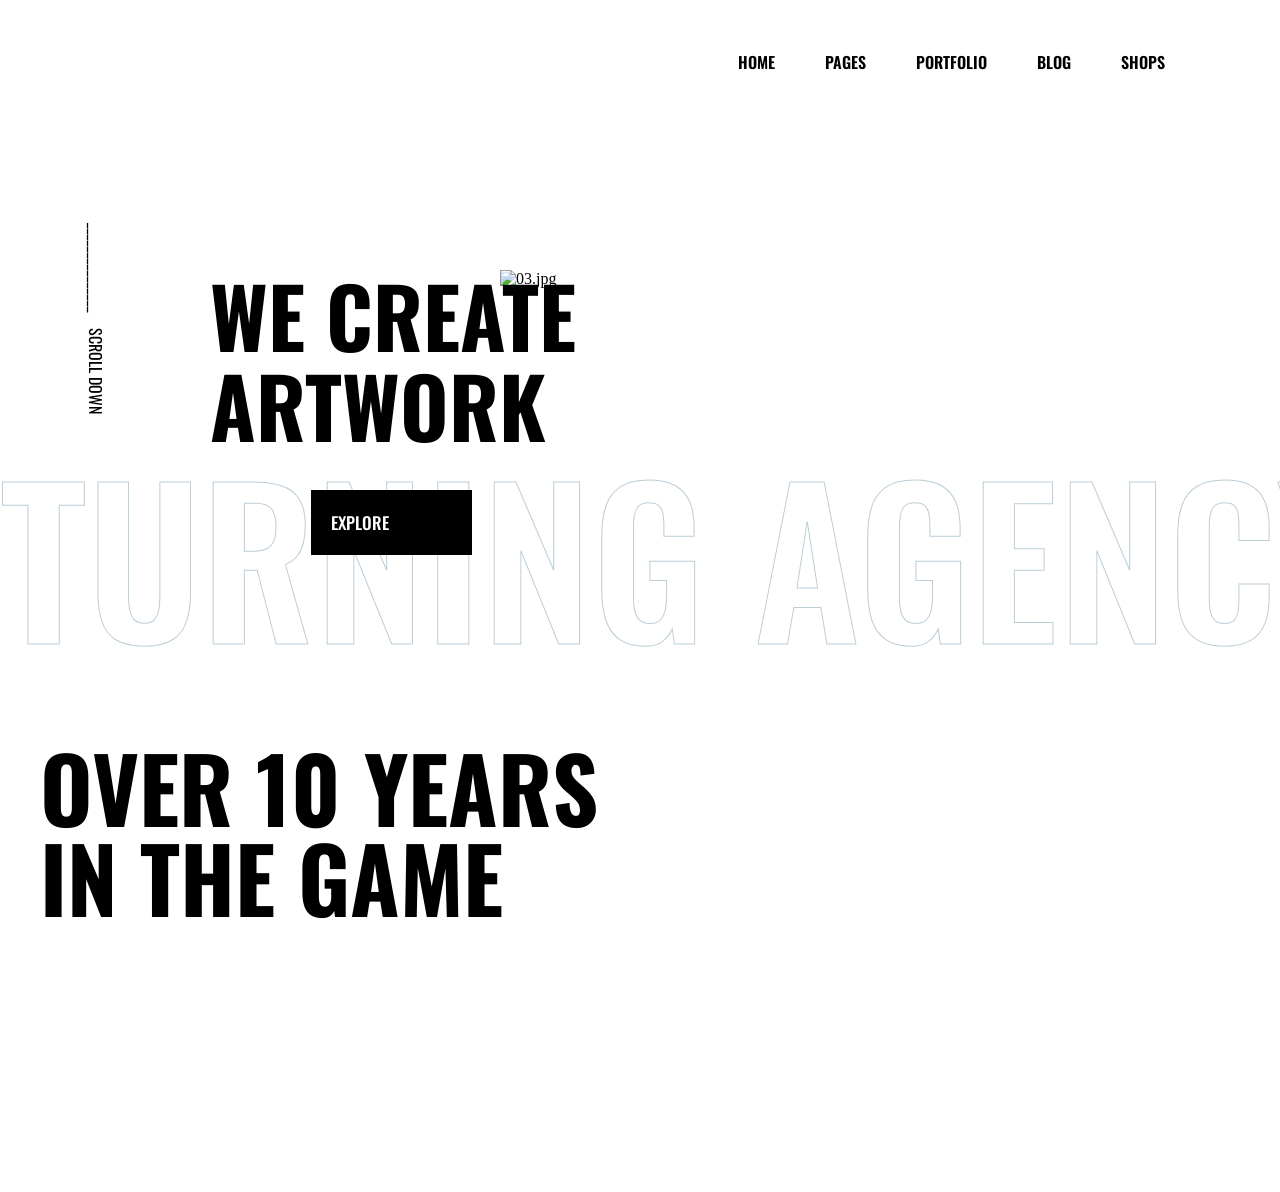
==== commit 8538a8d9: "Add files via upload" ====
--- a/index.html
+++ b/index.html
@@ -5,621 +5,80 @@
     <meta name="viewport" content="width=device-width, initial-scale=1.0">
     <title>Document</title>
     <link rel="stylesheet" href="styles.css">
-    <link href="https://fonts.googleapis.com/css2?family=Jost:wght@100;200;300;400;500;600;700;800;900&display=swap" rel="stylesheet">
-    <link href="https://fonts.googleapis.com/css2?family=Allura&display=swap" rel="stylesheet">
-    <link href="https://fonts.googleapis.com/css2?family=Alex+Brush&display=swap" rel="stylesheet">
-    <link href="https://fonts.googleapis.com/css2?family=Parisienne&display=swap" rel="stylesheet">
-   <link href="https://fonts.googleapis.com/css2?family=Allura&display=swap" rel="stylesheet">
-   <link href="https://fonts.googleapis.com/css2?family=Noto+Serif:wght@100;200;300;400;500;600;700;800;900&display=swap" rel="stylesheet">
-   <link href="https://fonts.googleapis.com/css2?family=Mrs+Saint+Delafield&display=swap" rel="stylesheet">
-   <link href="https://fonts.googleapis.com/css2?family=Cormorant:ital,wght@0,300;0,400;0,500;0,600;0,700;1,300;1,400;1,500;1,600;1,700&display=swap" rel="stylesheet">
-    
+    <link href='https://fonts.googleapis.com/css?family=Oswald' rel='stylesheet'>
 </head>
 <body>
-    <div class="main-div">
+    <div class="main-container">
 
- <div class="line-design">
-    </div>
+        <!-- BEGINNING OF FIRST SECTION -->
+        <div class="first-section">
 
-    <section class="heros">
-
-    <video autoplay muted loop playsinline class="heros-video">
-        <source src="production_id_4255506-1080p.mp4" type="video/mp4">
-    </video>
-
-    
-<section class="first-sections">
-            <nav>
-                <a href="" class="index">HOME</a>
-                <a href="page.html">MENU</a>
-                <a href="about.html">PAGES</a>
-                <a href="">SHOP</a>
-                <a href="">LANDING</a>
-            </nav>
-
-              <div class="first-two">
-                <!-- <div class="first-two-image"> -->
-                <img src="logo-main.png" alt="">
+            <div class="first-section-image">
+                <img src="logo.png" alt="">
             </div>
 
-           <button class="first-button">BOOK A TABLE</button>
-        </section>
+            <div class="first-section-b">
+            <a href="">HOME</a>
+            <a href="">PAGES</a>
+            <a href="">PORTFOLIO</a>
+            <a href="">BLOG</a>
+            <a href="">SHOPS</a>
 
-    <div class="first-four">
-    
-        <p class="booker">GOOD TIMES GREAT TASTES</p>
-        
-    </div>
-  
+            <div class="first-icon">
+            <img src="icon.png" alt="">
+            </div>
 
-<div class="first-five">
-    <div class="first-five-a">
-        <p class="find">/ FIND US</p>
-        <p>71 Madison Ave, New York,</p>
-        <p>NY 10016, 44 0567899,</p>
-    </div>
+            </div>
 
-    <div class="first-five-b">
-        <img src="reserve_table_badge_with_text.png" class="reserve-badge" >
-    </div>
+
+        </div>
+        <!-- ENDING OF FIRST SECTION -->
+
+        <!-- BEGINNING OF SECOND SECTION -->
+         <div class="second-section">
+
+
+<div class="second-one">
+<p>WE CREATE <br> ARTWORK</p>
+<P></P>
+<button class="explore-button">EXPLORE</button>
 </div>
 
-</section>
+<div class="second-two">
+<img src="03.jpg" alt="03.jpg" class="second-two-c">
+    <img src="rev-h1-circle.png" alt="" class="second-two-a">
+    <img src="h1-slider3-img-2.jpg" alt="" class="second-two-b"> 
+    <img src="converted_image.png" alt="" class="second-last"> 
+</div>
 
-    </section>
-    
+<div class="second-three">
+    <img src="vaKCcK0KrSyNaOl9NjEGeDunXvTXLPOtotyBgTyptbkaJwlMfI2BW0FgUSQFnCNbiVrndxJx4a8crT53Uschuoix87INa0ccD2XPAU1-JRism09JrpBSaS0QvRbTcldJgLyncSv2ZzS0BiTkWWZe98V8vEfVSrXsIJ50VTzL3lSl1bsGp9-G9hfhDLwfbQw1.jfif" alt="" class="second-three-a">
+    <img src="33PdFkU_5AUU3VuVyy_BIT5KUQf1TkHaQdZsGVEsvEqv_g6DUWpgOFVE-hi93BRIv_nrlMOl_XTFVsQ0YZRb1WXSLgXL-pKtH5M7ZKlGT8S1Nlj8v4ZkkkD8YPma3kmOICR_8dcgfam-Zf7HtpxfikM1mC6LmPqu9ghsirMHJWeGUp7Gto2T2TUnoE6kdVN2.jfif" alt="" class="second-three-b">
+    <img src="fFKV9s2Q0X9rD2B4oGVWfiDFktxDnZ1g0y3WfaC7ATC28VxxDdCYZmL2A_DPdf_Vqa_IbzsVXztGLFlhKUi4l0mckJyCgDOS5KVU4Vzozl1dL0_RQbJp75-j4MWKAj-HoWlxpTR3r4VM_QT0rUeOaQWkMZymJAMHtHhUhnl3xG6cG-fch3nWJNDQtCHtTas6.jfif" alt="" class="second-three-c">
+    <img src="image.png" alt="" class="second-three-d">
+</div>
+<div class="second-four">
+    <p>_______________</p>
+   <a href="">SCROLL DOWN</a>
+</div>
+         </div>
+         <!-- ENDING OF SECOND SECTION -->
 
+       
+         <!-- BEGINNINIG OF THIRD SECTION -->
+         <div class="third-scroll-wrapper">
+  <div class="third-scroll-track">
+    <span>TURNING AGENCY INTO PURE ART</span>
+    <span>TURNING AGENCY INTO PURE ART</span>
+  </div>
+</div>
+          <!-- ENDING OF THIRD SECTION -->
 
-<!-- BEGINNING OF SECOND SECTION -->
-<section class="second-section">
-    <img src="h1-icon-img.png" alt="">   
-</section>
-
-<section class="third-section">
-<p>FIDALGO IS FOR EVERYONE WHO</p>
-    <p>COLLECTS BEAUTIFUL MOMENTS</p>
-    <p class="memories">For the best memories</p>
-</section> 
-
-
-<!-- BEGINNING OF FOURTH SECTION -->
-  <section class="fourth-section">
-    <div class="fourth-container">
-
-      <!-- LEFT -->
-      <div class="fourth-text">
-        <h1 class="fourth-title">CHEF’S</h1>
-
-        <h2 class="fourth-heading">
-          ONLY THE FINEST FOOD <br>
-          & GREAT SERVICE
-        </h2>
-
-        <p class="fourth-desc">
-          Lorem ipsum dolor sit amet, consectetur adipiscing elit, sed do eiusmod tempor incididunt ut labore et dolore magna aliqua. Ut enim ad minim veniam, quis nostrud exercitation ullamco laboris nisi ut aliquip ex ea commodo consequat.        </p>
-
-        <button class="fourth-btn">READ MORE</button>
-      </div>
-
-      <!-- RIGHT -->
-      <div class="fourth-image">
-        <img src="h1-img9 (1).jpg" alt="Food">
-      </div>
-
-      <!-- FLOATING IMAGE -->
-      <div class="fourth-floating">
-        <img src="h1-img1-202x281.jpg" alt="fourth">
-      </div>
-
+          <!-- BEGINNING OF FOURTH SECTION -->
+           <div class="fourth-section">
+            <p>OVER 10 YEARS <br> IN THE GAME</p>
+           </div>
+           <!-- ENDING OF FOURTH SECTION -->
     </div>
-  </section>
-
- <!-- ENDING OF FOURTH SECTION -->
-
-
- <!-- BEGINNIG OF FIFTH SECTION -->
-<section class="fifth-section">
-    <div class="fifth-container">
-
- <!-- LEFT-->
-      <div class="fifth-image">
-        <img src="h1-img7.jpg" alt="Food">
-      </div>
-
-      <!-- FLOATING IMAGE -->
-      <div class="fifth-floating">
-        <img src="h1-img10-202x281.png" alt="fifth">
-      </div>
-
-      <!-- RIGHT -->
-      <div class="fifth-text">
-        <h1 class="fifth-title">CUISINE</h1>
-
-        <h2 class="fifth-heading">
-          OUR GOALS <br>
-         & HISTORY
-        </h2>
-
-        <p class="fifth-desc">
-          Lorem ipsum dolor sit amet, consectetur adipiscing elit, sed do eiusmod tempor incididunt ut labore et dolore magna aliqua. Ut enim ad minim veniam, quis nostrud exercitation ullamco laboris nisi ut aliquip ex ea commodo consequat.        </p>
-
-        <button class="fifth-btn">READ MORE</button>
-      </div>
-
-     
-
-    </div>
-  </section>
-<!-- ENDING OF FIFTH SECTION -->
-
-<!-- COMPLEX AREA -->
- <!-- ============================
-       FLOATING BUTTONS
-  ============================ -->
-  <!-- <div class="floating-buttons">
-    <button class="floating-btn">
-      <i class="fas fa-map-marker-alt"></i>
-    </button>
-    <button class="floating-btn">
-      <i class="fas fa-shopping-cart"></i>
-    </button>
-  </div> -->
-
-  <!-- ============================
-       MENU HERO SECTION
-  ============================ -->
-  <section class="menu-hero">
-
-    <!-- Navigation -->
-    <!-- <nav class="navbar">
-      <div class="logo">Chef's Kitchen</div>
-      <ul>
-        <li><a href="#">Home</a></li>
-        <li><a href="#">About</a></li>
-        <li><a href="#">Menu</a></li>
-        <li><a href="#">Reservations</a></li>
-        <li><a href="#">Contact</a></li>
-      </ul>
-    </nav> -->
-
-    <!-- Main Menu Content -->
-    <div class="menu-content">
-
-      <!-- Left - Cocktails -->
-      <!-- <div class="side-item">
-        <h2>COCKTAILS</h2>
-        <span>Special Mix</span>
-      </div> -->
-
-      <!-- Left Line -->
-      <div class="line">
-        <p>waat a line</p>
-      </div>
-
-      <!-- Center - Menu -->
-      <div class="center-content">
-        <h1>MENU</h1>
-        <p>Main Courses</p>
-      </div>
-
-      <!-- Right Line -->
-      <div class="line">
-        <p>what the line</p>
-      </div>
-
-      <!-- Right - Wine -->
-      <!-- <div class="side-item">
-        <h2>WINE</h2>
-        <span>Best Offers</span>
-      </div> -->
-
-    </div>
-
-  </section>
- <!-- COMPLEX END -->
-
- <!-- SECOND COMPLEX -->
-  
-  <!-- ============================
-       FLOATING BUTTONS
-  ============================ -->
-  <!-- <div class="floating-buttons">
-    <button class="floating-btn">
-      <i class="fas fa-map-marker-alt"></i>
-    </button>
-    <button class="floating-btn">
-      <i class="fas fa-shopping-cart"></i>
-    </button>
-  </div> -->
-
-  <!-- BACK TO TOP -->
-  <!-- <button class="back-to-top" onclick="window.scrollTo({top: 0, behavior: 'smooth'})">TOP</button> -->
-
-  <!-- ============================
-       MENU SECTION
-  ============================ -->
-  <section class="menu-section">
-
-    <!-- ============================
-         LEFT IMAGES
-    ============================ -->
-    <div class="left-images">
-
-      <!-- Image 1 - Cocktail (Rounded bottom-right) -->
-      <div class="img-wrapper">
-        <img src="h1-img6.jpg" alt="Cocktail">
-      </div>
-
-      <!-- Image 2 - Woman eating (Circle) -->
-      <div class="img-wrapper">
-        <img src="h1-img5-320x431.jpg" alt="Enjoying Food">
-      </div>
-
-      <!-- Image 3 - Another food (Circle) -->
-      <!-- <div class="img-wrapper">
-        <img src="https://images.unsplash.com/photo-1567620905732-2d1ec7ab7445?ixlib=rb-4.0.3&auto=format&fit=crop&w=600&q=80" alt="Delicious Food">
-      </div> -->
-
-    </div>
-
-    <!-- ============================
-         CENTER MENU
-    ============================ -->
-    <div class="center-menu">
-
-      <!-- HOMEMADE SPREADS -->
-      <div class="category">
-        <h2 class="category-title">HOMEMADE SPREADS</h2>
-        <span class="diamond">◇</span>
-        <div class="menu-items">
-          <p class="menu-item-text">White fish roe 'taramas' <span class="price">9€</span></p>
-          <p class="menu-item-text">Santorini Fava, split peas <span class="price">9€</span></p>
-          <p class="menu-item-text">Aubergine puree (Mount Athos recipe) <span class="price">8€</span></p>
-        </div>
-      </div>
-
-      <!-- FROM THE SEA -->
-      <div class="category">
-        <h2 class="category-title-b">FROM THE SEA</h2>
-        <span class="diamond">◇</span>
-        <div class="menu-items-b">
-          <p class="menu-item-text-b">Grilled octopus <span class="price">18€</span></p>
-          <p class="menu-item-text-b">Octopus carpaccio with balsamic pearls and green apple <span class="price">18€</span></p>
-          <p class="menu-item-text-b">Steamed mussels with Asyrtiko wine sauce and fresh herbs <span class="price">15€</span></p>
-          <p class="menu-item-text-b">Mix of steamed sea shells with seafood bisque and red sauce <span class="price">18€</span></p>
-        </div>
-      </div>
-
-      <!-- APPETISERS -->
-      <div class="category">
-        <h2 class="category-title-c">APPETISERS</h2>
-        <span class="diamond">◇</span>
-        <div class="menu-items-c">
-          <p class="menu-item-text-c">Chevre goat cheese with fig jam <span class="price">12€</span></p>
-          <p class="menu-item-text-c">Feta cheese in homemade crust with olive jam <span class="price">9€</span></p>
-          <p class="menu-item-text-c">Smoked aubergine with Feta cheese on a tomato carpaccio <span class="price">10€</span></p>
-        </div>
-      </div>
-
-      <!-- DESSERTS -->
-      <div class="category">
-        <h2 class="category-title">DESSERTS</h2>
-        <span class="diamond">◇</span>
-        <div class="menu-items-d">
-          <p class="menu-item-text-d">Milk phyllo pie from Thessaloniki <span class="price">10€</span></p>
-          <p class="menu-item-text-d">Pecan pie with kaimak ice cream <span class="price">10€</span></p>
-          <p class="menu-item-text-d">Homemade yogurt mousse with lemon marmalade <span class="price">9€</span></p>
-          <p class="menu-item-text-d">Sorbet (do ask us for seasonal flavors) <span class="price">4€</span></p>
-        </div>
-      </div>
-
-      <!-- ENTIRE MENU BUTTON -->
-      <a href="#" class="entire-menu-btn">ENTIRE MENU</a>
-
-    </div>
-
-    <!-- ============================
-         RIGHT IMAGES
-    ============================ -->
-    <div class="right-images">
-
-      <!-- Image 1 - Food plate (Rounded bottom-left) -->
-      <div class="img-wrapper">
-        <img src="h1-img4.jpg" alt="Gourmet Dish">
-      </div>
-
-      <!-- Image 2 - Seafood plate (Circle) -->
-      <!-- <div class="img-wrapper">
-        <img src="https://images.unsplash.com/photo-1559339352-11d035aa65de?ixlib=rb-4.0.3&auto=format&fit=crop&w=600&q=80" alt="Seafood Plate">
-      </div> -->
-
-    </div>
-
-  </section>
-
-  <!-- SECOND COMPLEX END -->
-
-
-  
-
-  <!-- THIRD COMPLEX -->
-   
-  <!-- ============================
-       FLOATING BUTTONS
-  ============================ -->
-  <!-- <div class="floating-buttons">
-    <button class="floating-btn">
-      <i class="fas fa-map-marker-alt"></i>
-    </button>
-    <button class="floating-btn">
-      <i class="fas fa-shopping-cart"></i>
-    </button>
-  </div> -->
-
-  <!-- BACK TO TOP
-  <button class="back-to-top" onclick="window.scrollTo({top: 0, behavior: 'smooth'})">TOP</button> -->
-
-  <!-- ============================
-       RESERVATION SECTION
-  ============================ -->
-  <section class="reservation-section"> 
-
-    <!-- ============================
-         LEFT SIDE - FORM
-    ============================ -->
-    <div class="reservation-left">
-
-      <!-- RESERVE Title -->
-      <h1 class="reserve-title">RESERVE</h1>
-
-      <!-- BOOK A TABLE -->
-      <h2 class="book-title">BOOK A TABLE</h2>
-
-      <!-- *reservations recommended -->
-      <p class="reservations-note">*reservations recommended</p>
-
-      <!-- Reservation Form -->
-      <form class="reservation-form">
-
-        <!-- PERSONS DROPDOWN -->
-        <div class="field-wrapper">
-          <select name="persons" id="persons">
-            <option value="1">1 Person</option>
-            <option value="2">2 Persons</option>
-            <option value="3">3 Persons</option>
-            <option value="4">4 Persons</option>
-            <option value="5">5 Persons</option>
-            <option value="6">6 Persons</option>
-            <option value="7">7 Persons</option>
-            <option value="8">8 Persons</option>
-            <option value="9">9 Persons</option>
-            <option value="10">10 Persons</option>
-          </select>
-        </div>
-
-        <!-- DATE PICKER -->
-        <div class="field-wrapper date-field">
-          <input type="date" name="date" id="date">
-        </div>
-
-        <!-- TIME DROPDOWN -->
-        <div class="field-wrapper">
-          <select name="time" id="time">
-            <option value="11:00">11:00 AM</option>
-            <option value="11:30">11:30 AM</option>
-            <option value="12:00">12:00 PM</option>
-            <option value="12:30">12:30 PM</option>
-            <option value="13:00">1:00 PM</option>
-            <option value="13:30">1:30 PM</option>
-            <option value="14:00">2:00 PM</option>
-            <option value="14:30">2:30 PM</option>
-            <option value="15:00">3:00 PM</option>
-            <option value="15:30">3:30 PM</option>
-            <option value="16:00">4:00 PM</option>
-            <option value="16:30">4:30 PM</option>
-            <option value="17:00">5:00 PM</option>
-            <option value="17:30">5:30 PM</option>
-            <option value="18:00">6:00 PM</option>
-            <option value="18:30">6:30 PM</option>
-            <option value="19:00">7:00 PM</option>
-            <option value="19:30">7:30 PM</option>
-            <option value="20:00">8:00 PM</option>
-            <option value="20:30">8:30 PM</option>
-            <option value="21:00">9:00 PM</option>
-            <option value="21:30">9:30 PM</option>
-            <option value="22:00">10:00 PM</option>
-          </select>
-        </div>
-
-        <!-- BOOK NOW BUTTON -->
-        <button type="submit" class="book-now-btn">BOOK NOW</button>
-
-      </form>
-
-      <!-- *Powered by OpenTable -->
-      <p class="powered-by">*Powered by OpenTable</p>
-
-    </div>
-
-    <!-- ============================
-         RIGHT SIDE - IMAGE
-    ============================ -->
-    <div class="reservation-right">
-
-      <!-- Restaurant Interior Image -->
-      <div class="reservation-image">
-        <img src="h1-img3.jpg" alt="Restaurant Interior">
-      </div>
-
-      <!-- Book Private Dining Text -->
-       <div class="take-up">
-      <a href="#" class="private-dining-text">Book private dining</a>
-      <a href="#" class="private-dining-text-b"> & banquet rooms</a>
-</div>
-    </div>
-
-  </section>
-
-
-   <!-- THIRD COMPLEX END -->
-
-   <!-- FOURTH COMPLEX -->
- <div class="sixth-section">
-        <!-- <a href=""><img src="play_octagon_thin.png" alt=""></a> -->
-        <button class="play-button" onclick="openVideo()">
-      <div class="play-icon"><img src="play_octagon_thin.png" alt=""></div>
-    </button>
-  </div>
-
-   <div class="video-overlay" id="videoOverlay" onclick="closeVideo()">
-    <!-- Video container - clicking inside does NOT close it -->
-    <div class="video-container" onclick="event.stopPropagation()">
-      <!-- Close button (X) -->
-      <button class="close-button" onclick="closeVideo()">✕</button>
-      <!-- The video element -->
-      <!-- Replace the src with your own video URL -->
-      <video id="myVideo" controls>
-        <source src="Top 10 best Restaurants in Naveces, Spain - Restaurant Reviews Worldwide (1080p, h264, youtube).mp4" type="video/mp4" />
-        Your browser does not support the video tag.
-      </video>
-    </div>
-  </div>
-
-    <!-- FOURTH COMPLEX END -->
-
-
-    <!-- FIFTH COMPLEX -->
-     <section class="fifth-complex">
-    
-        <p class="book">UPCOMING EVENTS</p>
-        <p>Lorem ipsum dolor sit amet, consectetur adipiscing elit, sed do eiusmod</p>
-        <p>tempor ut enim ad minim veniam, quis nostrud</p>
-    
-  </section>
- 
-
-   <section class="fifth-complex-b">
-    <div class="fifth-complex-one">
-        <p class="celeberate">COCKTAILS NIGHT</p>
-        <p>Friday, 21 Nov</p>
-        <p>Reservations 12Pm To 1.30Pm</p>
-    </div>
-    <div class="fifth-complex-two">
-             <p class="celeberate">WINE WEDNESDAY</p>
-        <p>Friday, 21 Nov</p>
-        <p>Reservations 12Pm To 1.30Pm</p> 
-    </div>
-    <div class="fifth-complex-three">  <p class="celeberate">SEA FOOD & WINE</p>
-        <p>Friday, 21 Nov</p>
-        <p>Reservations 12Pm To 1.30Pm</p></div>
-   </section>
-   <!-- FIFTH COMPLEX END -->
-    
-
-   <!-- SIXTH COMPLEX  -->
-<section class="testimonial">
-
-  <!-- LEFT IMAGE -->
-  <div class="left">
-    <img src="testimonials-img1.jpg" alt="people chatting">
-
-    <div class="image-text">
-      Our guest say about us
-    </div>
-  </div>
-
-  <!-- RIGHT CONTENT -->
-  <div class="right">
-
-    <h1 class="bg-text">THEY SAY</h1>
-
-    <div class="content">
-      <p class="quote">
-Lorem ipsum dolor sit amet, consectetur adipiscing elit, sed do eiusmod tempor incididunt ut labore et dolore magna aliqua.
-      </p>
-
-      <p class="author">/ BY DORA JOHNS</p>
-
-      <div class="dots">
-        <span></span>
-        <span></span>
-        <span class="active"></span>
-      </div>
-    </div>
-
-  </div>
-
-</section>
-    <!-- SIXTH COMPLEX END -->
-
-    <!-- SEVENTH COMPLEX  -->
-     
-  <section class="gallery-section" id="gallery">
-    <h2 class="gallery-heading" id="heading">Connect With Us</h2>
-
-    <div class="marquee-wrapper">
-      <div class="marquee-track" id="marqueeTrack">
-        <!-- Images injected by JavaScript -->
-      </div>
-    </div>
-
-    <p class="gallery-tagline" id="tagline">Inspired by you, always_#restaurante</p>
-  </section>
-
-
-     <!-- SEVENTH COMPLEX ENS -->
-    
-
-     
-<footer>
-       <!-- BEGINNING OF TENTH SECTION -->
-        <section class="tenth-section">
-            <div class="tenth-one">
-                <p class="contact">CONTACT US</p>
-                <p>T. +12 344 0567899</p>
-                <p>M. fidalgo@example.com</p>
-            </div>
-            <div class="tenth-two">
-                 <p class="contact">ADDRESS</p>
-                <p>Piazza Della Signoria, 12</p>
-                <p>21562 . Firenze . Italy</p> 
-            </div>
-            <div class="tenth-three">
-                   <p class="contact">OPENING HOURS</p>
-                <p>Everyday : From 12.30 To 23.00</p>
-                <p>Kitchen Closes At 22.00</p>  
-            </div>
-        </section>
-        <!-- ENDING OF TENTH SECTION -->
-
-        <!-- BEGINNING OF ELEVENTH SECTION -->
-         <section class="eleventh-section">
-            <div class="eleventh-one"></div>
-            <div class="eleventh-two">
-                <img src="logo-main.png" alt="">
-            </div>
-            <div class="eleventh-three"></div>
-         </section>
-         <!-- ENDING OF ELEVENTH SECTION -->
-
-         <!-- BEGINING OF TWELVETH SECTION -->
-          <section class="twelveth-section">
-            <div class="twelveth-section-one">
-            <div class="twelveth-one"><p>PINTEREST</p></div>
-            <div class="twelveth-two"><img src="landing-icon-footer.png" alt=""></div>
-           <div class="twelvth-three"><p>FACEBOOK</p></div>
-           <div class="twelvth-four"><img src="landing-icon-footer.png" alt=""></div>
-           <div class="twelvth-five"><p>INSAGRAM</p></div>
-</div>
-<div class="twelveth-section-two">
-    <p>© 2024 QODE INTERACTIVE, ALL RIGHTS RESERVED</p>
-</div>
-          </section>
-          <!-- ENDING OF TWELVETH SECTION -->
-    </footer>
-
-   
- </div>
- <script src="home.js"></script>
 </body>
 </html>
--- a/styles.css
+++ b/styles.css
@@ -1,2055 +1,398 @@
-*{margin: 0;
+*{
+    margin: 0;
     padding: 0;
     box-sizing: border-box;
-color: white;
-  font-family: 'Jost', sans-serif;
-
-}
+}
+
 body{
-    background-color: rgb(16,43,42);
+    color: black;
     overflow-x: hidden;
-
-}
-
-.line-design{
-    /* width: 600px; */
-    /* height: 50vh; */
+}
+
+/* .main-container{
+    width: 90%;
+    max-width: 1200px;
+    margin: 0 auto;
+    min-height: 100vh;
+} */
+/* BEGINNING OF FIRST SECTION */
+.first-section{
+    display: flex;
+    position: relative;
+      width: 100vw;
+  margin-left: calc(-50vw + 50%);
+  font-family: 'Oswald', sans-serif;
+  justify-content: space-between;
+  padding-left: 65px;
+  padding-top: 50px;
+  padding-right: 65px;
+  /* background-color: grey; */
+  min-height: 10vh;
+}
+
+.first-section-image{
+    width: 5%;
+}
+
+.first-section-image img{
+    width: 100%;
+}
+
+.first-section-b {
+    gap: 50px;
+    display: flex;
+    /* flex-direction: column; */
+ 
+}
+
+.first-section-b a{
+ font-family: 'Oswald', sans-serif;
+font-weight: 600;
+    text-decoration: none;
+    color: black;
+    font-size: 16px;
+}
+/* ENDING OF FIRST SECTION */
+
+
+
+/* BEGINNING OF SECOND SECTION */
+
+.second-section{
+    display: flex;
+         width: 100vw;
+  margin-left: calc(-50vw + 50%);
+  position: relative;
+  margin-top: 100px;
+  /* top: 90%; */
+  padding-right: 30px;
+
+  /* background-color: grey; */
+}
+
+.second-one{
+    /* background-color: blue; */
+    width: 45%;
+    min-height: 30vh;
+ font-family: 'Oswald', sans-serif;
+ /* padding-left: 19%; */
+ margin-top: 5rem;
+ position: absolute;
+ display: flex;
+ flex-direction: column;
+ align-items: flex-end;
+ z-index: 2;
+
+}
+
+.explore-button{
+    margin-top: 7%;
+    margin-right: 18%;
+    display: flex;
+    background-color: black;
+    color: white;
+    font-weight: 500;
+    font-size: 17px;
+ font-family: 'Oswald', sans-serif;
+    width: 28%;
+    padding-top: 20px;
+    padding-bottom: 20px;
+    align-items:flex-start;
+    font-weight: 500;
+    /* min-height: 30%; */
+    padding-left: 20px;
+    border: none;
+}
+
+.second-one p{
+    font-size: 83px;
+    font-weight:800;
+    line-height: 90px;
+}
+
+.second-two{
+    margin-left: 40%;
+}
+.second-two-a{
+    z-index: -1;
+    width: 60%;
+    /* margin-top: 7rem; */
+    position: relative;
+}
+.second-two-b{
+    /* z-index: 100; */
+    width: 15%;
+    position: absolute;
+    margin-left: -13rem;
+    margin-top: 3rem;
+    z-index: -1;
+    flex: 1;
+   
+}
+.second-two-c{
+    /* z-index: 100; */
+    flex: 1;
+    position: absolute;
+    width: 30%;
+    /* z-index: 100; */
+    margin-top: 5rem;
+}
+
+.second-three{
+    display: flex;
+    width: 2%;
+    height: auto;
+    /* min-height: 30vh; */
+    position: relative;
+    /* justify-content:right; */
+    gap: 5px;
+    padding-top: 10rem;
+    flex-direction: column;
+    /* left: 5rem; */
     /* background-color: yellow; */
-     position: absolute;
-  z-index: -1;
-  width:530px;
-  min-height: 1205rem;
-  /* background:#ddd; */
-  /* position:absolute; */
-  /* top:50%; */
-  left:50%;
-  transform:translate(-50%, -50%);
-  border: 1px solid gray;
-  border-bottom: none;
-  opacity: 0.8;
-
-}
-
-.main-div{
-    width: 90%;
-max-width: 1200px;
-min-height: 100vh;
-margin: 0 auto;
-}
-
-.heros{
-    position: relative;
-    height: 100vh;
-    overflow: hidden;
-    margin-top: 20px;
-            width: calc(100vw - 55px); /* full width minus 20px + 20px */
-  margin-left: calc(-50vw + 50% + 28px); /* shift + add left spacing */
-  min-height: 70vh;
+}
+
+.second-three-a{
+    width: 100%;
+    height: auto;
+}
+.second-three-b{
+    height: auto;
+        width: 100%;
+
+}
+
+.second-three-c{
+    height: auto;
+        width: 100%;
+
+}
+
+.second-three-d{
+    height: auto;
+        width: 100%;
+
+}
+
+.second-last{
+    display: block;
+    position: absolute;
+    /* margin-right: 30rem; */
+   align-items: center;
+   right: 42%;
+   bottom: 10%;
+}
+.second-four{
+    position: absolute;
+    display: flex;
+    transform: rotate(90deg); 
+    gap: 15px;
+    bottom: 20%;
+ font-family: 'Oswald', sans-serif;
+}
+.second-four a{
+text-decoration: none;
+color: black;
+
+}
+
+@media (max-width: 1200px) {
+  
+/* BEGINNING OF SECOND SECTION */
+
+.second-section{
+    display: flex;
+         width: 100vw;
+  margin-left: calc(-50vw + 50%);
   position: relative;
-}
-
-.heros-video{
-    position: absolute;
-    top: 0;
-    left: 0;
-    width: 100%;
-    height: 100%;
-    object-fit: cover;
+  top: 50%;
+  padding-right: 30px;
+
+  /* background-color: grey; */
+}
+
+.second-one{
+    /* background-color: blue; */
+    width: 45%;
+    min-height: 30vh;
+ font-family: 'Oswald', sans-serif;
+ /* padding-left: 19%; */
+ margin-top: 5rem;
+ position: absolute;
+ display: flex;
+ flex-direction: column;
+ align-items: flex-end;
+ z-index: 2;
+
+}
+
+.explore-button{
+    margin-top: 7%;
+    margin-right: 22%;
+    display: flex;
+    background-color: black;
+    color: white;
+    font-weight: 500;
+    font-size: 17px;
+ font-family: 'Oswald', sans-serif;
+    width: 28%;
+    padding-top: 20px;
+    padding-bottom: 20px;
+    align-items:flex-start;
+    font-weight: 500;
+    /* min-height: 30%; */
+    padding-left: 20px;
+    border: none;
+}
+
+.second-one p{
+    font-size: 83px;
+    font-weight:800;
+    line-height: 90px;
+}
+
+.second-two{
+    margin-left: 40%;
+}
+.second-two-a{
     z-index: -1;
-    /* opacity: 0.8; */
-}
-
-/* .hero-content{
-    position: relative;
-    color: white;
-    text-align: center;
-    top: 50%;
-    transform: translateY(-50%);
-} */
-
-.first-sections{
-      /* margin: 0 auto; */
-      position: relative;
-  padding: 30px;
-     padding-top: 30px;
-     padding-right: 11px;
-  padding-left: 14px;
-    margin: 20px;
-    /* max-width: 400%; */
-    /* height: 80vh; */
-    display: flex;
-    justify-content: space-between;
-    /* background-position: center; */
-
-}
-
-
-nav{
-    display: flex;
-    gap: 45px;
-}
-
-nav a{
-    font-size: 12px;
-    color: white;
-    text-decoration:  none;
-    letter-spacing: 1px;
-}
-
-nav a.home{
-text-decoration: underline;
-text-decoration-color: burlywood;
-text-underline-offset: 5px;
-}
- .first-two img{
- width: 15%;
-  height: auto;
-  display: block;
-  position: absolute;
-    top: 40%;
-  left: 50%;
-  transform: translate(-50%, -50%);
- }
-.first-button{
-  position: absolute;
-  width:15%;
-min-height:7vh;
- display: inline-block;
-  white-space: nowrap;
-      top: 40%;
-  left: 90%;
-  transform: translate(-50%, -50%);
-  background: none;
-  border: 1px solid burlywood;
-}
-
-.first-four{
-    /* display: flex;
-    justify-content: center; */
-    font-weight: 300;
-    text-align: center;
+    width: 60%;
+    /* margin-top: 7rem; */
+    position: relative;
+}
+.second-two-b{
+    /* z-index: 100; */
+    width: 15%;
+    position: absolute;
+    margin-left: -13rem;
+    margin-top: 3rem;
+    z-index: -1;
+    flex: 1;
+   
+}
+.second-two-c{
+    /* z-index: 100; */
+    flex: 1;
+    position: absolute;
+    width: 30%;
+    /* z-index: 100; */
+    margin-top: 5rem;
+}
+
+.second-three{
+    display: flex;
+    width: 2%;
+    height: auto;
+    /* min-height: 30vh; */
+    position: relative;
+    /* justify-content:right; */
+    gap: 5px;
+    padding-top: 10rem;
+    flex-direction: column;
+    /* left: 5rem; */
     /* background-color: yellow; */
-    font-size: 48px;
-    letter-spacing: 5px;
-    margin-top: 12rem;
-}
-
-
-
-.first-five-a{
-    /* font-size: 10px; */
-  /* transform: translate(-50%, -50%); */
-        position: absolute;
-     bottom: 12%; /* Aligns the bottom of the image with the bottom of the wrapper */
-  left: 2%;
-    /* top: 90%; */
-    /* margin-top: 7rem; */
-    /* position: absolute; */
-
-}
-
-.first-five-a {
-    /* font-size: 14px; */
-    font-weight: 300;
-}
-
-.first-five-a .find{
-    font-size: 12px;
-    font-weight: 300;
-    letter-spacing: 3px;
-    /* padding-bottom: 10px; */
-}
-.first-five-b img{
-    width:16%;
-    min-height: auto;
-         position: absolute;
-     bottom: 5%; /* Aligns the bottom of the image with the bottom of the wrapper */
-  right: 1%;
-    /* justify-content: flex-end;
-    align-items: flex-end; */
-    /* margin-left: 300px; */
-    /* position: absolute; */
-}
-
-.reserve-badge{
-  /* width:200px; */
-  /* position:absolute; */
-  /* bottom:40px; */
-  /* right:40px; */
-  animation: spin 12s linear infinite;
-}
-
-@keyframes spin{
-  from{transform:rotate(0deg);}
-  to{transform:rotate(360deg);}
-}
-
-
-.second-section{
-    display: flex;
-    justify-content: center;
-    margin-top: 135px;
-}
-.second-section img{
-    width:  120px;
-    height: 40px;
-}
-
-
-.third-section{
-    display: flex;
-    flex-direction: column;
-    justify-content: center;
-    align-items: center;
-    margin-top: 35px;
-    line-height: 40px;
-}
-
-.third-section p{
-    font-size: 28px;
-    font-weight: 300;
-    letter-spacing: 3px;
-}
-
-.third-section .memories{
-    font-size: 50px;
-    margin-top: 40px;
-    /* font-style: italic; */
-  font-family: 'Mrs Saint Delafield', cursive;
-
-    color: burlywood;
-}
-/*ENDING OF THIRD SECTION */
-
-/* BEGINNING OF FOURTH SECTIN */
-
-    .fourth-section {
-      /* background: #0e2f2d; */
-      padding: 80px 20px;
-         width: calc(100vw - 55px); /* full width minus 20px + 20px */
-  margin-left: calc(-50vw + 50% + 28px); /* shift + add left spacing */
-  min-height: 70vh;
+}
+
+.second-three-a{
+    width: 100%;
+    height: auto;
+}
+.second-three-b{
+    height: auto;
+        width: 100%;
+
+}
+
+.second-three-c{
+    height: auto;
+        width: 100%;
+
+}
+
+.second-three-d{
+    height: auto;
+        width: 100%;
+
+}
+
+.second-last{
+    display: block;
+    position: absolute;
+    width: 8%;
+    /* margin-right: 30rem; */
+   align-items: center;
+   right: 45%;
+   bottom: 9%;
+}
+}
+/* ENDING OF SECOND SECTION */
+
+
+
+/* BEGINNNING OF THIRD SECTION */
+.third-scroll-wrapper {
+  width: 100%;
+  /* overflow: hidden; */
+  /* background: #f5f5f5; */
   position: relative;
-    }
-
-    /* MAIN CONTAINER (IMPORTANT 🔥) */
-    .fourth-container {
-      max-width: 1200px;
-      min-height: 70vh;
-      margin: 0 auto;
-      display: flex;
-      align-items: center;
-      justify-content: space-between;
-      gap: 40px;
-      position: relative;
-    }
-
-    /* LEFT TEXT */
-    .fourth-text {
-      flex: 1;
-      color: #fff;
-    }
-
-    .fourth-title {
-      font-family: 'Cormorant', serif;
-      /* margin-left: -5rem; */
-      font-size: 100px;
-      font-weight: 300;
-      opacity: 0.1;
-      /* margin-bottom: -20px; */
-    }
-
-    .fourth-heading {
-      font-size: 32px;
-        font-family: 'Jost', sans-serif;
-      letter-spacing: 4px;
-      font-weight: 300;
-      margin-bottom: 20px;
-      margin-left: 2rem;
-      width: 45%;
-    }
-
-    .fourth-desc {
-      font-size: 16px;
-      line-height: 1.7;
-      margin-bottom: 30px;
-      max-width: 50%;
-      margin-left: 2rem;
-      color: #ccc;
-    }
-
-    .fourth-btn {
-      padding: 12px 30px;
-      margin-left: 2rem;
-      border: 1px solid #c9a96e;
-      background: transparent;
-      color: #fff;
-      cursor: pointer;
-    }
-
-    /* RIGHT IMAGE */
-    .fourth-image {
-      flex: 1;
-    }
-
-    .fourth-image img {
-      width: 100%;
-           min-height: 100vh;
-      display: block;
-    }
-
-    /* FLOATING IMAGE */
-    .fourth-floating {
-      position: absolute;
-      top: 50%;
-      left: 50%;
-      transform: translate(-30%, -50%);
-    }
-
-    .fourth-floating img {
-      width: 200px;
-      height: auto;
-      box-shadow: 0 10px 30px rgba(0,0,0,0.4);
-    }
-
-    /* RESPONSIVE 🔥 */
-    @media (max-width: 900px) {
-      .fourth-container {
-        flex-direction: column;
-        text-align: center;
-      }
-
-      .fourth-floating {
-        position: static;
-        transform: none;
-        margin-top: 20px;
-      }
-
-      .fourth-title {
-        font-size: 50px;
-      }
-
-      .fourth-heading {
-        font-size: 24px;
-      }
-    }
-/* ENDING OF FOURTH SECTION */
-
-/* BEGINNING OF FIFTH SECTION */
-    .fifth-section {
-      /* background: #0e2f2d; */
-      padding: 80px 20px;
-         width: calc(100vw - 55px); /* full width minus 20px + 20px */
-  margin-left: calc(-50vw + 50% + 28px); /* shift + add left spacing */
-      /* background-color: green; */
-  min-height: 70vh;
-  position: relative;
-    }
-
-    /* MAIN CONTAINER (IMPORTA`NT 🔥) */
-    .fifth-container {
-      max-width: 1200px;
-      min-height: 70vh;
-      margin: 0 auto;
-      display: flex;
-      align-items: center;
-      justify-content: space-between;
-      /* gap: 120px; */
-      /* position: relative; */
-    }
-
-    /* LEFT TEXT */
-    .fifth-text {
-      flex: 1;
-      color: #fff;
-      /* margin-left: 5rem; */
-    }
-
-    .fifth-title {
-      font-family: 'Cormorant', serif;
-      margin-left: 10rem;
-      /* margin-top: 10rem; */
-      /* margin-left: -5rem; */
-      font-size: 110px;
-      font-weight: 400;
-      opacity: 0.1;
-      /* margin-bottom: -20px; */
-    }
-
-    .fifth-heading {
-      font-size: 42px;
-        font-family: 'Jost', sans-serif;
-      letter-spacing: 4px;
-      margin-left: 15rem;
-      font-weight: 300;
-      margin-bottom: 20px;
-      /* padding-left: 10rem; */
-      width: 45%;
-    }
-
-    .fifth-desc {
-      font-size: 16px;
-      line-height: 1.7;
-      margin-bottom: 30px;
-      max-width: 50%;
-            margin-left: 15rem;
-
-      color: #ccc;
-    }
-
-    .fifth-btn {
-      padding: 12px 30px;
-      margin-left: 15rem;
-      border: 1px solid #c9a96e;
-      background: transparent;
-      color: #fff;
-      cursor: pointer;
-    }
-
-    /* RIGHT IMAGE */
-    .fifth-image {
-      flex: 1;
-      margin-left: -30px;
-      /* padding-left: 10rem; */
-    }
-
-    .fifth-image img {
-      width: 100%;
-           min-height: 100vh;
-      display: block;
-    }
-
-    /* FLOATING IMAGE */
-    .fifth-floating {
-      position: absolute;
-      top: 60%;
-      left: 48%;
-      transform: translate(-30%, -50%);
-    }
-
-    .fifth-floating img {
-      width: 200px;
-      height: auto;
-      /* box-shadow: 0 10px 30px rgba(0,0,0,0.4); */
-    }
-
-    /* RESPONSIVE 🔥 */
-    @media (max-width: 900px) {
-      .fifth-container {
-        flex-direction: column;
-        text-align: center;
-      }
-
-      .fifth-floating {
-        position: static;
-        transform: none;
-        margin-top: 20px;
-      }
-
-      .fifth-title {
-        font-size: 50px;
-      }
-
-      .fifth-heading {
-        font-size: 24px;
-      }
-    }
-
-
-/* COMPLEX AREA */
- /* ============================ */ 
-    .menu-hero {
-      position: relative;
-      width: 100%;
-      height: 480px;
-      /* Free food image from Unsplash */
-      background: url('h1-img2.jpg') center/cover no-repeat;
-      display: flex;
-      align-items: center;
-      justify-content: center;
-      overflow: hidden;
-      margin-top: 130px;
-    }
-
-    /* Dark Overlay */
-    .menu-hero::before {
-      content: '';
-      position: absolute;
-      top: 0;
-      left: 0;
-      width: 100%;
-      height: 100%;
-      background: rgba(0, 0, 0, 0.45);
-      z-index: 1;
-    }
-
-    /* Top & Bottom dark borders */
-    .menu-hero::after {
-      content: '';
-      position: absolute;
-      top: 0;
-      left: 0;
-      width: 100%;
-      height: 100%;
-      border-top: 8px solid #1a2a2a;
-      border-bottom: 8px solid #1a2a2a;
-      z-index: 2;
-    }
-
-    /* ============================
-       MENU CONTENT LAYOUT
-    ============================ */
-    .menu-content {
-      position: relative;
-      z-index: 3;
-      display: flex;
-      align-items: center;
-      justify-content: center;
-      width: 100%;
-      max-width: 1400px;
-      padding: 0 40px;
-    }
-
-    /* ============================
-       SIDE ITEMS (COCKTAILS & WINE)
-    ============================ */
-    .side-item {
-      display: flex;
-      flex-direction: column;
-      align-items: center;
-      gap: 8px;
-      cursor: pointer;
-      transition: opacity 0.3s ease;
-    }
-
-    .side-item:hover {
-      opacity: 0.7;
-    }
-
-    .side-item h2 {
-      font-family: 'Playfair Display', serif;
-      color: white;
-      font-size: 2.8rem;
-      font-weight: 400;
-      letter-spacing: 0.25em;
-      text-transform: uppercase;
-    }
-
-    /* .side-item span {
-      font-family: 'Jost', sans-serif;
-      color: rgba(255, 255, 255, 0.6);
-      font-size: 0.85rem;
-      font-weight: 300;
-      letter-spacing: 0.15em;
-    } */
-
-    /* ============================
-       DECORATIVE LINES
-    ============================ */
-    .line {
-      flex: 1;
-      height: 1px;
-    
-      margin: 0 30px;
-      max-width: 8000px;
-    }
-
-    /* ============================
-       CENTER CONTENT (MENU)
-    ============================ */
-    .center-content {
-      text-align: center;
-      padding: 0 20px;
-    }
-
-    .center-content h1 {
-      font-family: 'Playfair Display', serif;
-      color: white;
-      font-size: 5rem;
-      font-weight: 400;
-      letter-spacing: 0.10em;
-      text-transform: uppercase;
-      position: relative;
-    }
-
-    /* Decorative lines around MENU text */
-    .center-content h1::before,
-    .center-content h1::after {
-      content: '';
-      position: absolute;
-      top: 50%;
-      width: 60px;
-      height: 1px;
-      background: rgba(255, 255, 255, 0.5);
-    }
-
-    .center-content h1::before {
-      left: -80px;
-      background: linear-gradient(to left, rgba(255, 255, 255, 0.5), transparent);
-    }
-
-    .center-content h1::after {
-      right: -80px;
-      background: linear-gradient(to right, rgba(255, 255, 255, 0.5), transparent);
-    }
-
-    .center-content p {
-      font-family: 'Jost', sans-serif;
-      color: rgba(255, 255, 255, 0.7);
-      font-size: 1rem;
-      font-weight: 300;
-      letter-spacing: 0.25em;
-      margin-top: 10px;
-    }
-
-/* COMPLEX END */
-
-/* SECOND COMPLEX */
-
-    /* ============================
-       FLOATING BUTTONS
-    ============================ */
-    .floating-buttons {
-      position: fixed;
-      top: 20px;
-      right: 20px;
-      display: flex;
-      flex-direction: column;
-      gap: 10px;
-      z-index: 100;
-    }
-
-    .floating-btn {
-      width: 50px;
-      height: 50px;
-      border-radius: 50%;
-      background: #e91e63;
-      color: white;
-      border: none;
-      font-size: 1.2rem;
-      cursor: pointer;
-      display: flex;
-      align-items: center;
-      justify-content: center;
-      box-shadow: 0 4px 15px rgba(233, 30, 99, 0.4);
-      transition: transform 0.3s ease;
-    }
-
-    .floating-btn:hover {
-      transform: scale(1.1);
-    }
-
-    /* ============================
-       BACK TO TOP BUTTON
-    ============================ */
-    /* .back-to-top {
-      position: fixed;
-      bottom: 30px;
-      right: 30px;
-      padding: 10px 18px;
-      border: 1px solid rgba(194, 182, 151, 0.5);
-      background: transparent;
-      color: #c2b697;
-      font-family: 'Jost', sans-serif;
-      font-size: 0.8rem;
-      font-weight: 400;
-      letter-spacing: 0.15em;
-      cursor: pointer;
-      z-index: 100;
-      transition: all 0.3s ease;
-    }
-
-    .back-to-top:hover {
-      background: rgba(194, 182, 151, 0.1);
-    } */
-
-    /* ============================
-       MENU SECTION
-    ============================ */
-    .menu-section {
-      display: flex;
-      max-width: 1500px;
-      margin: 0 auto;
-      padding: 60px 40px;
-      gap: 20px;
-      min-height: 100vh;
-      font-family: 'Jost', sans-serif;
-      margin-top: 130px;
-
-    }
-
-    /* ============================
-       LEFT IMAGES COLUMN
-    ============================ */
-    .left-images {
-      flex: 0 0 25%;
-      display: flex;
-      flex-direction: column;
-      gap: 40px;
-      padding-top: 0;
-    }
-
-    .left-images .img-wrapper {
-      width: 115%;
-      max-width: 400px;
-      height:78vh;
-      aspect-ratio: 3/4;
-      overflow: hidden;
-      /* border-radius: 0 0 200px 0; */
-      border-top-right-radius: 200px;
-      border-top-left-radius: 200px;
-    }
-
-    .left-images .img-wrapper:nth-child(2) {
-      /* border-radius: 50%; */
-      aspect-ratio: 1/1;
-      max-width: 320px;
-      height:56vh;
-       border-top-right-radius: 200px;
-      border-top-left-radius: 200px;
-       border-bottom-right-radius: 200px;
-      border-bottom-left-radius: 200px;
-
-    }
-
-    .left-images .img-wrapper:nth-child(3) {
-      border-radius: 50%;
-      aspect-ratio: 1/1;
-      max-width: 300px;
-    }
-
-    .left-images .img-wrapper img {
-      width: 100%;
-      height: 100%;
-      object-fit: cover;
-      transition: transform 0.5s ease;
-    }
-
-    .left-images .img-wrapper:hover img {
-      transform: scale(1.05);
-    }
-
-    /* ============================
-       CENTER MENU CONTENT
-    ============================ */
-    .center-menu {
-      flex: 1;
-      display: flex;
-      flex-direction: column;
-      align-items: center;
-      padding: 0 40px;
-      font-family: 'Jost', sans-serif;
-      /* margin-top: 200px; */
-
-    }
-
-    /* Category Block */
-    .category {
-      text-align: center;
-      margin-bottom: 50px;
-      width:80%;
-      max-width: 600px;
-    }
-
-    .category-title {
-      font-family: 'Jost', sans-serif;
-      color: white;
-      font-size: 1rem;
-      font-weight: 400;
-      letter-spacing: 0.35em;
-      text-transform: uppercase;
-      color: #c2b697;
-      margin-bottom: 5px;
-    }
-
-    .category-title-b {
-      font-family: 'Jost', sans-serif;
-      color: white;
-      font-size: 1rem;
-      font-weight: 400;
-      letter-spacing: 0.13em;
-      text-transform: uppercase;
-      color: #c2b697;
-      margin-bottom: 5px;
-      /* background-color: yellow; */
-    }
-
-    .category-title-c {
-      font-family: 'Jost', sans-serif;
-      color: white;
-      font-size: 1rem;
-      font-weight: 400;
-      letter-spacing: 0.13em;
-      text-transform: uppercase;
-      color: #c2b697;
-      margin-bottom: 5px;
-      /* background-color: yellow; */
-    }
-
-    /* Diamond Decoration */
-    .diamond {
-      color: #c2b697;
-
-      font-size: 12px;
-       transform: scale(1, 2); /* Stretches horizontally by 200% */
-      /* transform: rotate(80deg); */
-      margin-bottom: 25px;
-      display: block;
-      opacity: 0.7;
-      color: burlywood;
-    }
-
-    /* Menu Items */
-    .menu-items {
-      display: flex;
-      flex-direction: column;
-      gap: 12px;
-      font-family: 'Jost', sans-serif;
-
-    }
-
-    .menu-items-b {
-      display: flex;
-      flex-direction: column;
-      gap: 12px;
-      font-family: 'Jost', sans-serif;
-      /* background-color: yellow; */
-      width: 70%;
-      margin-left: 60px;
-
-    }
-
-    .menu-items-c {
-      display: flex;
-      flex-direction: column;
-      gap: 12px;
-      font-family: 'Jost', sans-serif;
-      /* background-color: yellow; */
-      width: 65%;
-      margin-left: 60px;
-
-    }
-
-    .menu-items-d {
-      display: flex;
-      flex-direction: column;
-      gap: 12px;
-      font-family: 'Jost', sans-serif;
-      /* background-color: yellow; */
-      width: 75%;
-      margin-left: 60px;
-
-    }
-       .menu-item-text-d {
-      font-family: 'Cormorant Garamond', serif;
-      font-size: 16px;
-      font-weight: 200;
-      color: rgba(194, 182, 151, 0.75);
-      color: white;
-
-      line-height: 25px;
-      letter-spacing: 0.03em;
-      font-family: 'Jost', sans-serif;
-
-    }
-
-    .menu-item-text {
-      font-family: 'Cormorant Garamond', serif;
-      font-size: 16px;
-      font-weight: 200;
-      color: rgba(194, 182, 151, 0.75);
-      color: white;
-
-      line-height: 1.6;
-      letter-spacing: 0.03em;
-      font-family: 'Jost', sans-serif;
-
-    }
-
-    .menu-item-text-b {
-      font-family: 'Cormorant Garamond', serif;
-      font-size: 16px;
-      font-weight: 200;
-      color: rgba(194, 182, 151, 0.75);
-      color: white;
-
-      line-height: 30px;
-      letter-spacing: 0.03em;
-      font-family: 'Jost', sans-serif;
-
-    }
-
-    .menu-item-text-c {
-      font-family: 'Cormorant Garamond', serif;
-      font-size: 16px;
-      font-weight: 200;
-      color: rgba(194, 182, 151, 0.75);
-      color: white;
-
-      line-height: 30px;
-      letter-spacing: 0.03em;
-      font-family: 'Jost', sans-serif;
-
-    }
-
-    .menu-item-text .price {
-      color: #c2b697;
-      color: white;
-      font-weight: 200;
-      font-family: 'Jost', sans-serif;
-
-    }
-
-    /* ============================
-       ENTIRE MENU BUTTON
-    ============================ */
-    .entire-menu-btn {
-      display: inline-block;
-      margin-top: 10px;
-      padding: 18px 50px;
-      border: 1px solid rgb(181,140,103);
-      background: transparent;
-      color:white ;
-      font-family: 'Jost', sans-serif;
-      font-size: 0.9rem;
-      font-weight: 400;
-      /* letter-spacing: 0.5em; */
-      text-transform: uppercase;
-      cursor: pointer;
-      transition: all 0.3s ease;
-      text-decoration: none;
-      font-family: 'Jost', sans-serif;
-
-    }
-
-    .entire-menu-btn:hover {
-      background: rgba(194, 182, 151, 0.1);
-      border-color: rgb(181,140,103);
-    }
-
-    /* ============================
-       RIGHT IMAGES COLUMN
-    ============================ */
-    .right-images {
-      flex: 0 0 25%;
-      display: flex;
-      flex-direction: column;
-      align-items: flex-end;
-      gap: 40px;
-      padding-top: 200px;
-    }
-
-    .right-images .img-wrapper {
-      width: 100%;
-      max-width: 400px;
-      height: 88vh;
-      aspect-ratio: 3/4;
-      overflow: hidden;
-      /* border-radius: 0 0 0 200px; */
-      border-top-left-radius: 200px;
-      border-bottom-right-radius: 200px;
-    }
-
-    .right-images .img-wrapper:nth-child(2) {
-      border-radius: 50%;
-      aspect-ratio: 1/1;
-      max-width: 350px;
-    }
-
-    .right-images .img-wrapper img {
-      width: 100%;
-      height: 100%;
-      object-fit: cover;
-      transition: transform 0.5s ease;
-    }
-
-    .right-images .img-wrapper:hover img {
-      transform: scale(1.05);
-    }
-
-    /* ============================
-       RESPONSIVE DESIGN
-    ============================ */
-    @media (max-width: 1200px) {
-      .menu-section {
-        padding: 40px 20px;
-      }
-
-      .left-images,
-      .right-images {
-        flex: 0 0 20%;
-      }
-
-      .left-images .img-wrapper {
-        max-width: 300px;
-      }
-
-      .right-images .img-wrapper {
-        max-width: 300px;
-      }
-    }
-
-    @media (max-width: 992px) {
-      .menu-section {
-        flex-direction: column;
-        align-items: center;
-      }
-
-      .left-images {
-        flex-direction: row;
-        justify-content: center;
-        flex-wrap: wrap;
-        order: 1;
-      }
-
-      .center-menu {
-        order: 2;
-        padding: 40px 20px;
-      }
-
-      .right-images {
-        flex-direction: row;
-        justify-content: center;
-        flex-wrap: wrap;
-        padding-top: 0;
-        order: 3;
-      }
-
-      .left-images .img-wrapper,
-      .right-images .img-wrapper {
-        max-width: 250px;
-      }
-    }
-
-    @media (max-width: 768px) {
-      .left-images .img-wrapper,
-      .right-images .img-wrapper {
-        max-width: 200px;
-      }
-
-      .category-title {
-        font-size: 0.9rem;
-      }
-
-      .menu-item-text {
-        font-size: 1rem;
-      }
-    }
-
-    @media (max-width: 480px) {
-      .left-images,
-      .right-images {
-        display: none;
-      }
-
-      .center-menu {
-        padding: 20px 15px;
-      }
-
-      .entire-menu-btn {
-        padding: 15px 35px;
-        font-size: 0.8rem;
-      }
-    }
-
-/* SECOND COMPLEX END */
-
-/* THIRD COMPLEX */
-
-    /* ============================
-       RESERVATION SECTION
-    ============================ */
-    .reservation-section {
-      display: flex;
-      max-width: 1600px;
-      margin: 0 auto;
-      padding: 80px 60px;
-      gap: 60px;
-      min-height: 100vh;
-      align-items: center;
-      padding-left: 120px;
-      background-color:rgb(31,54,52);
-      margin-top: 85px;
-      padding-top: 145px;
-      padding-bottom: 145px;
-    }
-
-    /* ============================
-       LEFT SIDE - FORM
-    ============================ */
-    .reservation-left {
-      flex: 1;
-      max-width: 600px;
-    }
-
-    /* RESERVE - Large thin heading */
-    .reserve-title {
-      font-family: 'Noto Serif', serif;
-      font-size: 6rem;
-      font-weight: 300;
-      color: rgba(194, 182, 151, 0.2);
-      letter-spacing: 0.2em;
-      text-transform: uppercase;
-      margin-bottom: 20px;
-      line-height: 1;
-    }
-
-    /* BOOK A TABLE */
-    .book-title {
-      font-family: 'Jost', sans-serif;
-      font-size: 2.5rem;
-      font-weight: 350;
-      color: rgb(255, 255, 255);
-      letter-spacing: 0.1em;
-      text-transform: uppercase;
-      margin-left: 30px;
-      margin-bottom: 15px;
-    }
-
-    /* *reservations recommended */
-    .reservations-note {
-      font-family: 'Jost', sans-serif;
-      font-size: 1rem;
-      font-weight: 300;
-            color: rgb(255, 255, 255);
-      letter-spacing: 0.1em;
-      margin-left: 30px;
-      margin-bottom: 30px;
-      /* font-style: italic; */
-    }
-
-    /* ============================
-       FORM STYLES
-    ============================ */
-    .reservation-form {
-      display: flex;
-      flex-direction: column;
-      gap: 35px;
-            color: rgb(255, 255, 255);
-      max-width: 500px;
-      margin-left: 30px;
-    }
-
-    /* Individual Field Wrapper */
-    .field-wrapper {
-      position: relative;
-      width: 100%;
-    color: rgb(255, 255, 255);
-    /* background-color: yellow; */
-
-    }
-
-    /* Select Dropdowns & Date Input */
-    .field-wrapper select,
-    .field-wrapper input[type="date"] {
-      width: 100%;
-      padding: 15px 40px 15px 5px;
-      background: transparent;
-      border: none;
-            color: rgb(255, 255, 255);
-      border-bottom: 1px solid rgb(255, 255, 255);
-      font-family: 'Jost', sans-serif;
-      font-size: 1rem;
-      font-weight: 300;
-      letter-spacing: 0.1em;
-      outline: none;
-      cursor: pointer;
-      appearance: none;
-      -webkit-appearance: none;
-      -moz-appearance: none;
-      transition: border-color 0.3s ease;
-    }
-
-    /* Focus State */
-    .field-wrapper select:focus,
-    .field-wrapper input[type="date"]:focus {
-      border-bottom-color: rgb(255, 255, 255);
-    }
-
-    /* Hover State */
-    .field-wrapper select:hover,
-    .field-wrapper input[type="date"]:hover {
-      border-bottom-color: rgb(255, 255, 255);
-    }
-
-    /* Custom Chevron Arrow */
-    .field-wrapper::after {
-      content: '˅';
-      position: absolute;
-      right: 10px;
-      top: 50%;
-      transform: translateY(-50%);
-      color: rgb(154,125,94);
-      font-size: 1rem;
-      pointer-events: none;
-       transform: scaleX(1.5)
-    }
-
-    /* Dropdown Options Styling */
-    .field-wrapper select option {
-            color: rgb(255, 255, 255);
-background-color: rgb(16,43,42);
-      font-family: 'Jost', sans-serif;
-      padding: 10px;
-      
-    }
-
-    /* Date Input Calendar Icon Color */
-    .field-wrapper input[type="date"]::-webkit-calendar-picker-indicator {
-      filter: invert(0.7) sepia(0.5) hue-rotate(10deg);
-      cursor: pointer;
-      opacity: 0.6;
-      transition: opacity 0.3s ease;
-    }
-
-    .field-wrapper input[type="date"]::-webkit-calendar-picker-indicator:hover {
-      opacity: 1;
-    }
-
-    /* Remove default date arrow for custom chevron */
-    .date-field::after {
-      display: none;
-    }
-
-    /* ============================
-       BOOK NOW BUTTON
-    ============================ */
-    .book-now-btn {
-      display: inline-block;
-      width: fit-content;
-      padding: 18px 50px;
-      border: 1px solid rgb(181,140,103);
-            color: rgb(255, 255, 255);
-      background: transparent;
-      font-family: 'Jost', sans-serif;
-      font-size: 0.9rem;
-      font-weight: 400;
-      letter-spacing: 0.10em;
-      text-transform: uppercase;
-      cursor: pointer;
-      transition: all 0.3s ease;
-      margin-top: 10px;
-    }
-
-    .book-now-btn:hover {
-      background: rgba(194, 182, 151, 0.1);
-      border-color: #c2b697;
-    }
-
-    /* *Powered by OpenTable */
-    .powered-by {
-      font-family: 'Jost', sans-serif;
-      font-size: 1rem;
-      font-weight: 300;
-   color: rgb(255, 255, 255);
-      letter-spacing: 0.1em;
-      margin-top: 20px;
-      margin-left: 30px;
-      /* font-style: italic; */
-    }
-
-    /* ============================
-       RIGHT SIDE - IMAGE
-    ============================ */
-    .reservation-right {
-      flex: 1;
-      position: relative;
-      max-width: 900px;
-      height: 700px;
-    }
-
-    .reservation-image {
-      width: 100%;
-      height: 100%;
-      overflow: hidden;
-      border-radius: 300px 0 0 0;
-    }
-
-    .reservation-image img {
-      width: 80%;
-      height: 100%;
-      object-fit: cover;
-      transition: transform 0.5s ease;
-    }
-
-    .reservation-image:hover img {
-      transform: scale(1.03);
-    }
-.take-up{
-    margin-top: -70px;
-    margin-left: 21px;
-        transform: rotate(-8deg);
-
-}
-
-    /* "Book private dining" Script Text */
-    .private-dining-text {
-      position: absolute;
-      /* bottom: 30px; */
-      left: 20%;
-      transform: translateX(-50%);
-      font-family: 'Mrs Saint Delafield', cursive;
-      font-size: 4rem;
-      /* width: 30%; */
-      color: #c9a96e;
-      white-space: nowrap;
-      text-shadow: 2px 2px 10px rgba(0, 0, 0, 0.5);
-      cursor: pointer;
-      transition: color 0.3s ease;
-      /* color: yellow; */
-      text-decoration: none;
-      margin-top: -100px;
-      /* width: 500px; */
-    }
-
-
-    .private-dining-text-b {
-      position: absolute;
-      /* bottom: 30px; */
-      left: 20%;
-      transform: translateX(-50%);
-      font-family: 'Mrs Saint Delafield', cursive;
-      font-size: 4rem;
-      /* width: 30%; */
-      color: #c9a96e;
-      white-space: nowrap;
-      text-shadow: 2px 2px 10px rgba(0, 0, 0, 0.5);
-      cursor: pointer;
-      transition: color 0.3s ease;
-      /* color: yellow; */
-      text-decoration: none;
-      margin-top: -40px;
-      padding-left: 50px;
-      /* width: 500px; */
-    }
-
-
-    .private-dining-text:hover {
-      color: #e0c78a;
-    }
-
-    /* ============================
-       RESPONSIVE DESIGN
-    ============================ */
-    @media (max-width: 1200px) {
-      .reservation-section {
-        padding: 60px 40px;
-        gap: 40px;
-      }
-
-      .reserve-title {
-        font-size: 4.5rem;
-      }
-
-      .reservation-right {
-        height: 600px;
-      }
-    }
-
-    @media (max-width: 992px) {
-      .reservation-section {
-        flex-direction: column;
-        align-items: center;
-        text-align: center;
-      }
-
-      .reservation-left {
-        max-width: 100%;
-        display: flex;
-        flex-direction: column;
-        align-items: center;
-      }
-
-      .reservation-form {
-        width: 100%;
-        max-width: 500px;
-      }
-
-      .reserve-title {
-        font-size: 4rem;
-      }
-
-      .reservation-right {
-        width: 100%;
-        max-width: 600px;
-        height: 500px;
-      }
-
-      .book-now-btn {
-        align-self: center;
-      }
-    }
-
-    @media (max-width: 768px) {
-      .reserve-title {
-        font-size: 3rem;
-        letter-spacing: 0.2em;
-      }
-
-      .book-title {
-        font-size: 1.4rem;
-      }
-
-      .reservation-right {
-        height: 400px;
-      }
-
-      .private-dining-text {
-        font-size: 2rem;
-      }
-    }
-
-    @media (max-width: 480px) {
-      .reservation-section {
-        padding: 40px 20px;
-      }
-
-      .reserve-title {
-        font-size: 2.2rem;
-        letter-spacing: 0.15em;
-      }
-
-      .book-title {
-        font-size: 1.2rem;
-        letter-spacing: 0.2em;
-      }
-
-      .reservation-right {
-        height: 350px;
-      }
-
-      .private-dining-text {
-        font-size: 1.5rem;
-      }
-
-      .book-now-btn {
-        padding: 15px 35px;
-        font-size: 0.8rem;
-      }
-    }
-
-/* THIRD COMPLEX END*/
-
-/* FOURTH COMPLEX */
-/* BEGINNING OF SIXTH SECTION */
-.sixth-section{
-    width: 100%;
-    height: 555px;
-    /* background-color: yellow; */
-    background-image: url(h1-img8.jpg);
-    background-size: cover;
-    /* background-position: -160px; */
-    background-repeat: no-repeat;
-    /* margin-top: 500px; */
-    /* background-position-x: -50px; */
-}
-
-.sixth-section img{
-        /* position: absolute;
-    width: 9%;
-    opacity: 8; */
-    /* width: 150px; */
-    margin-left: 60rem;
-    margin-top: 36rem;
-
-     width: 150px;
-  height: 150px;
-}
-
-    /* .hero {
-      min-height: 100vh;
-      display: flex;
-      flex-direction: column;
-      align-items: center;
-      justify-content: center;
-      background: linear-gradient(to bottom, hsl(180, 30%, 15%), hsl(180, 30%, 10%));
-    } */
-    .hero h1 {
-      font-size: 3rem;
-      margin-bottom: 1rem;
-      text-align: center;
-    }
-    .hero p {
-      font-size: 1.1rem;
-      color: rgba(255, 255, 255, 0.7);
-      margin-bottom: 3rem;
-      text-align: center;
-      max-width: 500px;
-    }
-    /* ===== PLAY BUTTON ===== */
-    .play-button {
-      width: 0px;
-      height: 0px;
-      /* border-radius: 50%; */
-      /* border: 2px solid rgba(255, 255, 255, 0.5); */
-      background: none;
-      cursor: pointer;
-      display: flex;
-      align-items: center;
-      justify-content: center;
-      /* transition: all 0.3s ease; */
-      margin-left: 300px;
-      background-color: yellow;
-    }
-    /* .play-button:hover {
-      transform: scale(1.1);
-      border-color: white;
-      background: rgba(255, 255, 255, 0.1);
-      border: 1px solid yellow;
-    } */
-    /* Triangle play icon using CSS borders */
-    /* .play-icon {
-      width: 0;
-      height: 0;
-      border-top: 12px solid transparent;
-      border-bottom: 12px solid transparent;
-      border-left: 20px solid white;
-      margin-left: 4px;
-    } */
-    /* ===== VIDEO OVERLAY (hidden by default) ===== */
-    .video-overlay {
-      display: none; /* hidden until JS shows it */
-      position: fixed;
-      top: 0;
-      left: 0;
-      width: 100%;
-      height: 100%;
-      background: rgba(0, 0, 0, 0.9);
-      z-index: 100;
-      align-items: center;
-      justify-content: center;
-    }
-    /* When we add "active" class, show it */
-    .video-overlay.active {
-      display: flex;
-    }
-    .video-container {
-      position: relative;
-      width: 90%;
-      max-width: 800px;
-    }
-    .video-container video {
-      width: 100%;
-      border-radius: 8px;
-    }
-    /* ===== CLOSE BUTTON ===== */
-    .close-button {
-      position: absolute;
-      top: -40px;
-      right: 0;
-      background: none;
-      border: none;
-      color: white;
-      font-size: 2rem;
-      cursor: pointer;
-      transition: color 0.3s ease;
-    }
-    .close-button:hover {
-      color: red;
-    }
-/* ENDING */
-
-/* FOURTH COMPLEX END */
-
-/* FIFTH COMPLEX */
-.fifth-complex{
-    margin-top: 135px;
-text-align: center;
-margin-bottom: 50px;
-}
-.fifth-complex p.book{
-    font-size: 40px;
-    letter-spacing:5px;
-    padding-bottom: 10px;
-    font-weight: 300;
-}
-.fifth-complex p{
-    font-weight: 300;
-    font-size: 18.7px;
-    color: rgb(220, 229, 231);
-
-}
-/* ENDING */
-
-/* BEGINNING OF FIFTH AREA */
-
-.fifth-complex-b{
-    display: flex;
-    justify-content: center;
-    gap: 129px;
-    margin-top: 60px;
-    margin-bottom: 300px;
-}
-.fifth-complex-one{
-   width: 380px;
-        height: 480px;
-    background-color: yellow;
-    background-image:url(events-img1.jpg);
-    background-size: cover;
-    text-align: center;
-}
-.fifth-complex-one p{
-    font-weight: 400;
-    line-height: 30px;
-    color: rgb(220, 229, 231);
-    font-size: 17px;
-    
-
-}
-
-.fifth-complex-one p.celeberate{
-        padding-top: 515px;
-    font-size: 24px;
-    font-weight: 400;
-    letter-spacing: 2px;
-    padding-bottom: 10px;
-
-}
-
-.fifth-complex-two{
-    width: 380px;
-        height: 480px;
-    background-color: yellow;
-    background-image: url(events-img2.jpg);
-    background-size: cover;
-    text-align: center;
-    border-top-left-radius: 200px;
-    border-top-right-radius: 200px;
-    
-}
-.fifth-complex-two p{
-    font-weight: 400;
-    line-height: 30px;
-    color: rgb(220, 229, 231);
-    font-size: 17px;
-}
-
-.fifth-complex-two p.celeberate{
-    padding-top: 515px;
-    font-size: 24px;
-    font-weight: 400;
-    letter-spacing: 2px;
-    padding-bottom: 10px;
-
-}
-
-.fifth-complex-three{
-  width: 380px;
-        height: 480px;
-    background-color: yellow;
-    background-image: url(events-img3.jpg);
-    background-size: cover;
-    text-align: center;
-    
-    
-}
-.fifth-complex-three p{
-    font-weight: 400;
-    line-height: 30px;
-    color: rgb(220, 229, 231);
-    font-size: 17px;
-
-}
-
-.fifth-complex-three p.celeberate{
-        padding-top: 515px;
-    font-size: 24px;
-    font-weight: 400;
-    letter-spacing: 2px;
-    padding-bottom: 10px;
-}
-
-/* FIFTH COMPLEX END */
-
-/* SISTH COMPLEX */
-/* SECTION LAYOUT */
-.testimonial{
+  padding: 40px 0;
+ font-family: 'Oswald', sans-serif;
+
+}
+
+.third-scroll-track {
   display: flex;
-  min-height: 79vh;
-}
-
-/* LEFT SIDE */
-.left{
-  width: 50%;
-  position: relative;
-  display:flex;
-  justify-content:center;
-  align-items:center;
-  background:rgb(32,54,52);
-}
-
-.left img{
-  width: 70%;
-  height: auto;
-  display:block;
-}
-
-/* TEXT ON IMAGE */
-.image-text{
-  position: absolute;
-  /* bottom: 30px; */
-  left: 400px;
-  color: #c8a97e;
- font-family: 'Mrs Saint Delafield', cursive;
-  font-size: 60px;
-  transform: rotate(-8deg);
-  margin-top: 300px;
-}
-
-/* RIGHT SIDE */
-.right{
-  width: 50%;
-  position: relative;
- background: rgb(37,61,61);
-  background-size: cover;
-  background-position: center;
-  color: white;
-  display:flex;
-  align-items:center;
-  justify-content:center;
-}
-
-/* BIG FADED TEXT */
-.bg-text{
-  position: absolute;
-  top: 80px;
-  left: 80px;
-  font-size:90px;
-  color: white;
-  opacity: 0.05;
-  letter-spacing: 5px;
-  font-family: 'Noto Serif', serif;
-  font-weight: 300;
-}
-
-/* CONTENT */
-.content{
-  max-width: 650px;
-}
-
-/* QUOTE */
-.quote{
-  font-size: 27px;
-  line-height: 1.6;
-  font-weight: 300;
-  margin-top: 30px;
-  margin-bottom: 20px;
-  margin-left: 95px;
-  /* background-color: yellow; */
-  width: 98%;
-
-}
-
-/* AUTHOR */
-.author{
-  font-size: 12px;
-  letter-spacing: 3px;
-  color: #ccc;
-  font-weight: 600;
-  margin-left: 95px;
-}
-
-/* DOTS */
-.dots{
-  margin-top: 30px;
-  margin-left: 95px;
-
-}
-
-.dots span{
-  display:inline-block;
-  width:8px;
-  height:8px;
-  background:#aaa;
-  margin-right:10px;
-  border-radius:50%;
-
-}
-
-.dots .active{
-  width:10px;
-  height:10px;
-  background:#c8a97e;
-  transform: rotate(45deg);
-  border-radius:0;
-}
-
-/* SIXTH COMPLEX END */
-
-
-/* SEVENTH COMPLEX */
-.gallery-section {
-      min-height: 85vh;
-      display: flex;
-      flex-direction: column;
-      align-items: center;
-      justify-content: center;
-      gap: 48px;
-      padding: 96px 0;
-      /* overflow: hidden; */
-    }
-
-    /* ── Heading ── */
-    .gallery-heading {
-      font-size: 2.3rem;
-      text-transform: uppercase;
-      letter-spacing: 0.25em;
-      text-align: center;
-      opacity: 0;
-      font-weight: 300;
-      transform: translateY(20px);
-      transition: opacity 0.6s ease-out, transform 0.6s ease-out;
-    }
-    .gallery-heading.visible {
-      opacity: 1;
-      transform: translateY(0);
-    }
-
-    /* ── Marquee wrapper ── */
-    .marquee-wrapper {
-      width: 100%;
-      overflow: hidden;
-    }
-
-    /* ── Marquee track ── */
-    .marquee-track {
-      display: flex;
-      align-items: center;
-      gap: 32px;
-      padding: 0 16px;
-      width: max-content;
-      animation: marquee-scroll 12s linear infinite;
-    }
-    .marquee-wrapper:hover .marquee-track {
-      animation-play-state: paused;
-    }
-
-    @keyframes marquee-scroll {
-      0%   { transform: translateX(0); }
-      100% { transform: translateX(-50%); }
-    }
-
-    /* ── Image card (shared) ── */
-    .gallery-card {
-      flex-shrink: 0;
-      overflow: hidden;
-      transition: transform 0.3s ease;
-    }
-    .gallery-card:hover {
-      transform: scale(1.05);
-    }
-    .gallery-card img {
-      width: 100%;
-      height: 100%;
-      object-fit: cover;
-      display: block;
-    }
-
-    /* ── Shape variants ── */
-    .shape-circle        { width: 224px; height: 224px; border-radius: 50%; }
-    .shape-arch          { width: 192px; height: 256px; border-radius: 50% 50% 4px 4px; }
-    .shape-square        { width: 208px; height: 208px; border-radius: 2px; }
-    .shape-rectangle-wide { width: 256px; height: 192px; border-radius: 2px; }
-    .shape-rectangle-tall { width: 192px; height: 256px; border-radius: 2px; }
-
-    /* ── Vertical offsets ── */
-    .offset-end    { align-self: flex-end; }
-    .offset-start  { align-self: flex-start; }
-    .offset-center { align-self: center; }
-
-    /* ── Tagline ── */
-    .gallery-tagline {
-      /* font-family: 'Courier New', monospace; */
-      font-size: 0.78rem;
-      text-transform: uppercase;
-      letter-spacing: 0.2em;
-      font-weight: 500;
-      /* color: #a0998e; */
-      text-align: center;
-      opacity: 0;
-      transform: translateY(20px);
-      transition: opacity 0.6s ease-out 0.2s, transform 0.6s ease-out 0.2s;
-    }
-    .gallery-tagline.visible {
-      opacity: 1;
-      transform: translateY(0);
-    }
-
-/* SEVENTH COMPLEX END */
-
-
-
-footer{
-    background-color: rgb(4, 41, 41);
-        width: 100%;
-max-width: 1600px;
-min-height: 78vh;
-margin-top: -42px;
-}
-
-/* BEGINNING OF TENTH SECTION */
-
-.tenth-section{
-    display: flex;
-    justify-content: center;
-    margin-top: 100px;
-    padding-top: 130px;
-    /* background-color: yellow; */
-}
- .tenth-section p{
-       /* color: blueviolet; */
-       color: rgb(220, 229, 231)
-
-       }
-
-.tenth-one{
-    width: 29.5%;
-    height: 30vh;
-    padding-top: 40px;
-    line-height: 25px;
-}
-
-.tenth-one p{
-    text-align: center;
-    font-weight: 300;
-      font-size: 18px;
-    line-height: 30px;
-
-
-}
-
-.tenth-one p.contact{
-    padding-bottom: 20px;
-    letter-spacing: 2px;
-    font-weight: 400;
-    font-size: 18px;
-}
-
-.tenth-two{
-    width: 25%;
-    height: 20vh;
-    padding-top: 40px;
-    line-height: 25px;
-    /* border-left: 1px solid white; */
-    border-left: 1px solid rgba(255,255,255,0.3);
-    border-right: 1px solid rgba(255,255,255,0.3);
-    /* border-right: 1px solid white; */
-    /* opacity: 0.3; */
-}
-
-.tenth-two p{
-    text-align: center;
-      /* opacity:unset; */
-    font-weight: 300;
-    font-size: 18px;
-    line-height: 30px;
-   }
-
-.tenth-two p.contact{
-    padding-bottom: 20px;
-    font-size: 18px;
-    letter-spacing: 2px;
-    font-weight: 400;
-    
-
-}
-
-.tenth-three{
-    width: 29.5%;
-    height: 30vh;
-    padding-top: 40px;
-    line-height: 25px;
-}
-
-.tenth-three p{
-    text-align: center;
-    /* font-size: 16px; */
-    font-weight: 300;
-      font-size: 18px;
-    line-height: 30px;
-
-}
-
-.tenth-three p.contact{
-    padding-bottom: 20px;
-    font-size: 18px;
-    letter-spacing: 2px;
-        font-weight: 400;
-
-
-}
-/* ENDING OF TENTH SECTION */
-
-/* BEGINNING OF ELEVENTH SECTION */
-.eleventh-section{
-    display: flex;
-    justify-content: center;
-    gap: 25px;
-    margin-top: 100px;
-}
-
-.eleventh-one{
-    width: 570px;
-    height: 1px;
-    margin-top: 40px;
-    background-color: white;
-    opacity: 0.4;
-}
-.eleventh-two{
-     display: flex;
-    justify-content: center;
-    width:  10%;
-    /* height: 200px; */
-    /* background-color: #c9a46a; */
-   
-}
-
-.eleventh-two img{
-   width: 100%;
-   /* background-color: yellow; */
-     /* flex-shrink: 0; */
-
-   /* height: 20vh; */
-
-}
-
-.eleventh-three{
-       width: 570px;
-    height: 1px;
-    background-color: white;
-    margin-top: 40px;
-    opacity: 0.4;
-
-
-}
-/* ENDING OF ELEVENTH SECTION */
-
-/* BEGINNING OF TWELVETH SECTION */
-.twelveth-section{
-    display: flex;
-    justify-content: center;
-gap: 40rem;
-margin-top: 30px;
-padding-bottom: 20px;
-
-}
-
-.twelveth-section-one{
-    display: flex;
-    font-size: 11px;
-    letter-spacing: 2.5px;
-    font-weight: 480;
-    gap: 15px;
-}
-
-.twelveth-section-one img{
-    width: 8px;
-    height: 15px;
-}
-
-.twelveth-section-two{
-font-size: 11px ;
-font-weight: 400;
-letter-spacing: 3px;
-opacity: 0.7;
-}+  width: max-content;
+  animation: scrollText 15s linear infinite;
+}
+
+.third-scroll-track span {
+  font-size: 200px;
+  /* font-weight: 700; */
+  color: transparent;
+  -webkit-text-stroke: 1px #bbced6;
+  font-weight: 550;
+  /* white-space: nowrap; */
+  margin-right: 100px;
+}
+
+/* 🔥 The magic */
+@keyframes scrollText {
+  0% {
+    transform: translateX(0);
+  }
+  100% {
+    transform: translateX(-50%);
+  }
+}
+/* ENDING OF THIRD SECTION */
+
+/* BEGINNING OF FOURTH SECTIO */
+.fourth-section{
+    width: 100%;
+    max-width: 1200px;
+    margin: 0 auto;
+    min-height: 50vh;
+    /* background-color: blue; */
+    font-size: 90px;
+    font-weight: 900;
+    line-height: 90px;
+ font-family: 'Oswald', sans-serif;
+}
+
+@media (max-width: 1200px){
+  .fourth-section{
+    width: 100%;
+    max-width: 1200px;
+    margin: 0 auto;
+    min-height: 50vh;
+    position: relative;
+    left: 10%;
+    /* background-color: blue; */
+    font-size: 90px;
+    font-weight: 900;
+    line-height: 90px;
+ font-family: 'Oswald', sans-serif;
+}  
+}
+/* ENDING OF FOURTH SECTION */
